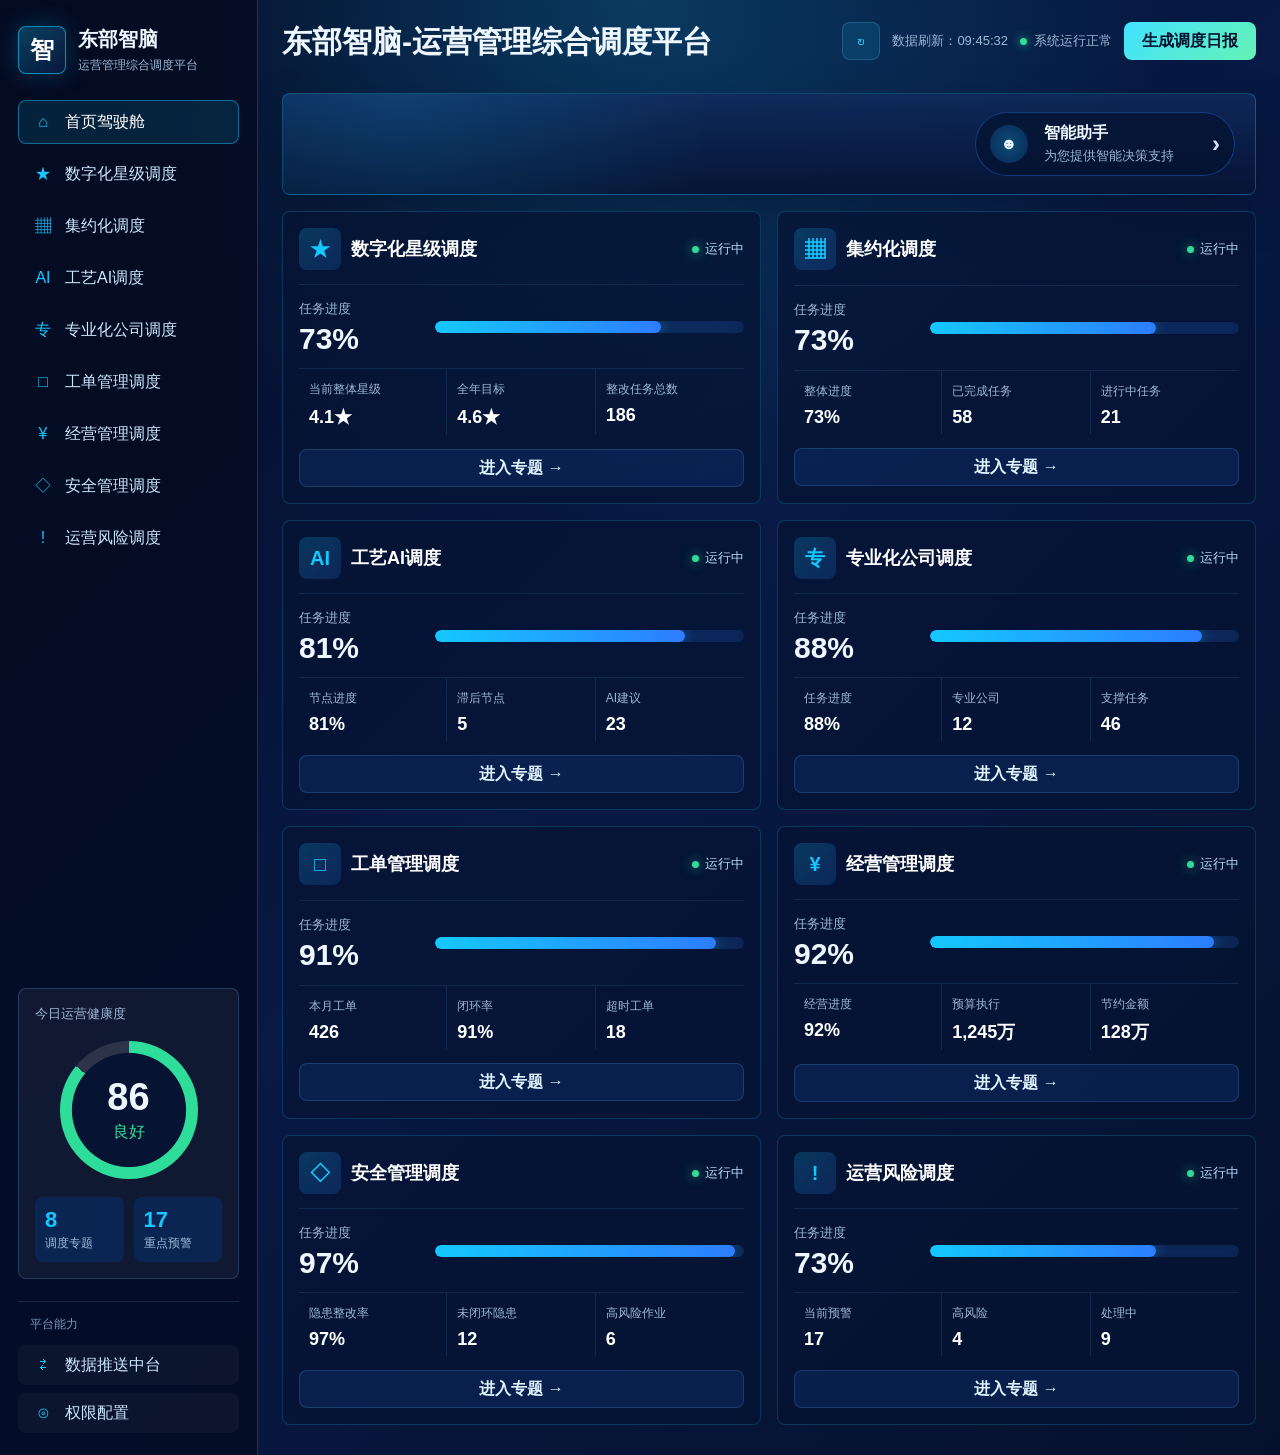
==== index.html @ 99621232 "Initial east brain web prototype" ====
<!doctype html>
<html lang="zh-CN">
  <head>
    <meta charset="UTF-8" />
    <meta name="viewport" content="width=device-width, initial-scale=1.0" />
    <title>东部智脑-运营管理综合调度平台</title>
    <link rel="stylesheet" href="./styles.css?v=20260704-1512" />
  </head>
  <body>
    <div class="app-shell">
      <aside class="sidebar">
        <div class="brand">
          <div class="brand-mark">智</div>
          <div>
            <div class="brand-title">东部智脑</div>
            <div class="brand-subtitle">运营管理综合调度平台</div>
          </div>
        </div>

        <nav class="module-nav" aria-label="功能导航">
          <button class="nav-item active" data-view="cockpit">
            <span class="nav-icon">⌂</span>
            <span>首页驾驶舱</span>
          </button>
        </nav>

        <section class="side-summary">
          <div class="side-label">今日运营健康度</div>
          <div class="health-ring">
            <strong>86</strong>
            <span>良好</span>
          </div>
          <div class="side-stats">
            <div><b>8</b><span>调度专题</span></div>
            <div><b>17</b><span>重点预警</span></div>
          </div>
        </section>

        <nav class="utility-nav" id="utilityNav" aria-label="平台配置"></nav>
      </aside>

      <main class="main">
        <header class="topbar">
          <div>
            <p class="eyebrow" id="topEyebrow">数据源 · 智能分析 · 联动交互 · 科学决策 · 提质增效</p>
            <h1 id="topTitle">东部智脑-运营管理综合调度平台</h1>
            <p class="subtitle" id="topSubtitle">围绕目标、调度、价值三层闭环，形成大区运营管理的一屏统览、专题穿透和风险联动。</p>
          </div>
          <div class="top-actions">
            <button class="icon-btn" title="刷新数据">↻</button>
            <span class="refresh-time">数据刷新：09:45:32</span>
            <span class="system-ok"><i></i>系统运行正常</span>
            <button class="primary-btn">生成调度日报</button>
          </div>
        </header>

        <section class="view active" id="cockpit">
          <section class="cockpit-overview assistant-only">
            <div class="overview-head">
              <button class="assistant-pill" id="assistantEntry" type="button">
                <span>☻</span>
                <div>
                  <strong>智能助手</strong>
                  <small>为您提供智能决策支持</small>
                </div>
                <b>›</b>
              </button>
            </div>
          </section>

          <section class="module-grid" id="moduleCards"></section>
        </section>

        <section class="view" id="moduleDetail">
          <div class="detail-toolbar">
            <button class="ghost-btn" data-view-jump="cockpit">← 返回驾驶舱</button>
            <div>
              <p class="eyebrow" id="detailEyebrow">专题调度</p>
              <h2 id="detailTitle">数字化星级调度</h2>
            </div>
          </div>

          <section class="detail-layout">
            <div class="detail-main">
              <section class="metric-grid" id="detailMetrics"></section>
              <section class="panel">
                <div class="panel-head">
                  <h2>专题工作方案</h2>
                  <span class="muted">当前版本为原型口径</span>
                </div>
                <div class="plan-grid" id="detailPlan"></div>
              </section>
              <section class="panel">
                <div class="panel-head">
                  <h2>重点任务台账</h2>
                  <span class="muted" id="taskCount">0 项</span>
                </div>
                <div class="table-wrap">
                  <table>
                    <thead>
                      <tr>
                        <th>任务事项</th>
                        <th>责任部门</th>
                        <th>状态</th>
                        <th>完成率</th>
                        <th>风险</th>
                      </tr>
                    </thead>
                    <tbody id="detailRows"></tbody>
                  </table>
                </div>
              </section>
            </div>
            <aside class="detail-aside">
              <section class="panel dark-panel">
                <h2>调度判断</h2>
                <p id="detailInsight"></p>
                <div class="mini-chart" id="miniChart"></div>
              </section>
              <section class="panel">
                <div class="panel-head">
                  <h2>风险与动作</h2>
                </div>
                <div class="risk-actions" id="detailActions"></div>
              </section>
            </aside>
          </section>
        </section>
      </main>
    </div>

    <script src="./app.js?v=20260704-1512"></script>
  </body>
</html>
---- styles.css ----
:root {
  --bg: #071333;
  --bg-soft: #0b1f49;
  --panel: #102a5c;
  --panel-2: #0d234f;
  --line: rgba(115, 190, 255, 0.22);
  --text: #eef7ff;
  --muted: #9eb7d6;
  --cyan: #15c8ff;
  --blue: #2d7dff;
  --green: #2fdd9a;
  --amber: #ffc857;
  --red: #ff6575;
  --white: #ffffff;
  --shadow: 0 18px 48px rgba(0, 0, 0, 0.24);
}

* { box-sizing: border-box; }
body {
  margin: 0;
  min-width: 1180px;
  font-family: "Microsoft YaHei", "PingFang SC", Arial, sans-serif;
  color: var(--text);
  background:
    radial-gradient(circle at 50% 0%, rgba(21, 200, 255, 0.22), transparent 34%),
    linear-gradient(135deg, #050a24 0%, #071944 48%, #05112c 100%);
}

button, input, select { font: inherit; }
button { cursor: pointer; }

.app-shell {
  min-height: 100vh;
  display: grid;
  grid-template-columns: 258px minmax(0, 1fr);
}

.sidebar {
  padding: 22px 18px;
  border-right: 1px solid var(--line);
  background: rgba(4, 11, 34, 0.82);
  display: flex;
  flex-direction: column;
  gap: 22px;
}

.brand {
  display: flex;
  align-items: center;
  gap: 12px;
  min-height: 56px;
}

.brand-mark {
  width: 48px;
  height: 48px;
  display: grid;
  place-items: center;
  border: 1px solid rgba(21, 200, 255, 0.62);
  border-radius: 8px;
  background: linear-gradient(145deg, rgba(21, 200, 255, 0.28), rgba(45, 125, 255, 0.12));
  color: #fff;
  font-size: 24px;
  font-weight: 900;
  box-shadow: 0 0 26px rgba(21, 200, 255, 0.22);
}

.brand-title { font-size: 20px; font-weight: 900; }
.brand-subtitle { margin-top: 4px; color: var(--muted); font-size: 12px; }

.module-nav { display: grid; gap: 8px; }

.nav-item {
  width: 100%;
  min-height: 44px;
  display: flex;
  align-items: center;
  gap: 10px;
  border: 1px solid transparent;
  border-radius: 8px;
  padding: 0 12px;
  color: #cde7ff;
  background: transparent;
  text-align: left;
}

.nav-icon {
  width: 24px;
  height: 24px;
  display: grid;
  place-items: center;
  color: var(--cyan);
}

.nav-item.active,
.nav-item:hover {
  border-color: rgba(21, 200, 255, 0.45);
  background: rgba(21, 200, 255, 0.12);
  color: #fff;
}

.side-summary {
  margin-top: auto;
  padding: 16px;
  border: 1px solid var(--line);
  border-radius: 8px;
  background: rgba(255, 255, 255, 0.05);
}

.side-label { color: var(--muted); font-size: 13px; }
.health-ring {
  width: 138px;
  height: 138px;
  margin: 18px auto;
  border-radius: 50%;
  display: grid;
  place-items: center;
  align-content: center;
  background:
    radial-gradient(circle, #071333 58%, transparent 59%),
    conic-gradient(var(--green) 0 86%, rgba(255,255,255,0.12) 86% 100%);
}
.health-ring strong { font-size: 38px; line-height: 1; }
.health-ring span { margin-top: 6px; color: var(--green); }
.side-stats { display: grid; grid-template-columns: 1fr 1fr; gap: 10px; }
.side-stats div {
  padding: 10px;
  border-radius: 8px;
  background: rgba(10, 40, 90, 0.8);
}
.side-stats b { display: block; font-size: 22px; color: var(--cyan); }
.side-stats span { color: var(--muted); font-size: 12px; }

.utility-nav {
  display: grid;
  gap: 8px;
  padding-top: 14px;
  border-top: 1px solid rgba(115, 190, 255, 0.16);
}

.utility-title {
  padding: 0 12px 4px;
  color: #7895b8;
  font-size: 12px;
}

.utility-item {
  min-height: 40px;
  background: rgba(255, 255, 255, 0.03);
}

.main { padding: 22px 24px 30px; overflow-x: hidden; }

.topbar {
  display: flex;
  align-items: flex-start;
  justify-content: space-between;
  gap: 18px;
}

.topbar > div > .eyebrow,
.topbar > div > .subtitle {
  display: none;
}

.topbar.module-mode {
  margin-bottom: 6px;
}

.topbar.module-mode .eyebrow,
.topbar.module-mode .subtitle,
.topbar.module-mode .top-actions {
  display: none;
}

.topbar.module-mode h1 {
  margin: 0;
}

.eyebrow {
  margin: 0 0 8px;
  color: var(--cyan);
  font-size: 13px;
  font-weight: 800;
}

h1, h2, h3, p { margin-top: 0; }
h1 { margin-bottom: 8px; font-size: 30px; letter-spacing: 0; }
h2 { margin-bottom: 0; font-size: 18px; }
h3 { margin-bottom: 8px; font-size: 15px; }
.subtitle { margin: 0; max-width: 760px; color: var(--muted); }

.top-actions {
  display: flex;
  align-items: center;
  gap: 12px;
}

.refresh-time,
.system-ok {
  color: var(--muted);
  font-size: 13px;
  white-space: nowrap;
}

.system-ok {
  display: flex;
  align-items: center;
  gap: 7px;
}

.system-ok i {
  width: 7px;
  height: 7px;
  border-radius: 50%;
  background: var(--green);
  box-shadow: 0 0 10px rgba(47, 221, 154, 0.8);
}
.primary-btn, .icon-btn, .text-btn, .ghost-btn {
  height: 38px;
  border-radius: 8px;
  border: 0;
}
.primary-btn {
  padding: 0 18px;
  color: #03112e;
  background: linear-gradient(135deg, #42e2ff, #64f2b6);
  font-weight: 900;
}

.task-create-btn {
  height: 38px;
  padding: 0 18px;
  border: 1px solid rgba(21, 200, 255, 0.38);
  border-radius: 8px;
  color: #dff8ff;
  background: linear-gradient(135deg, rgba(21, 200, 255, 0.2), rgba(45, 125, 255, 0.24));
  font-weight: 900;
}
.icon-btn {
  width: 38px;
  color: var(--cyan);
  background: rgba(21, 200, 255, 0.12);
  border: 1px solid var(--line);
}
.text-btn, .ghost-btn {
  padding: 0 12px;
  color: var(--cyan);
  background: rgba(21, 200, 255, 0.1);
  border: 1px solid rgba(21, 200, 255, 0.28);
}

.view { display: none; }
.view.active { display: block; }

.cockpit-overview {
  margin-top: 22px;
  padding: 20px 22px 16px;
  border: 1px solid rgba(21, 200, 255, 0.28);
  border-radius: 8px;
  background:
    radial-gradient(circle at 12% 0%, rgba(21, 200, 255, 0.14), transparent 36%),
    linear-gradient(180deg, rgba(16, 42, 92, 0.86), rgba(7, 19, 51, 0.92));
  box-shadow: var(--shadow);
}

.overview-head {
  display: flex;
  justify-content: space-between;
  gap: 18px;
  align-items: flex-start;
}

.cockpit-overview.assistant-only {
  padding: 18px 20px;
}

.cockpit-overview.assistant-only .overview-head {
  justify-content: flex-end;
}

.overview-head h2 {
  margin-bottom: 8px;
  font-size: 24px;
}

.overview-head p {
  margin-bottom: 0;
  color: var(--muted);
}

.assistant-pill {
  min-width: 260px;
  min-height: 58px;
  display: grid;
  grid-template-columns: 44px 1fr auto;
  align-items: center;
  gap: 10px;
  padding: 10px 14px;
  border: 1px solid rgba(45, 125, 255, 0.36);
  border-radius: 999px;
  background: rgba(4, 18, 48, 0.72);
  color: var(--text);
  text-align: left;
}

.assistant-pill > span {
  width: 38px;
  height: 38px;
  display: grid;
  place-items: center;
  border-radius: 50%;
  background: radial-gradient(circle, rgba(21, 200, 255, 0.32), rgba(45, 125, 255, 0.16));
}

.assistant-pill strong,
.assistant-pill small {
  display: block;
}

.assistant-pill small {
  margin-top: 3px;
  color: var(--muted);
}

.assistant-pill b {
  color: #cfe7ff;
  font-size: 24px;
}

.assistant-pill:hover {
  border-color: rgba(21, 200, 255, 0.68);
  box-shadow: 0 0 28px rgba(21, 200, 255, 0.16);
}

.overview-metrics {
  margin-top: 20px;
  display: grid;
  grid-template-columns: repeat(5, minmax(0, 1fr));
  gap: 14px;
}

.overview-card {
  min-height: 112px;
  display: flex;
  align-items: center;
  gap: 16px;
  padding: 16px;
  border: 1px solid rgba(115, 190, 255, 0.18);
  border-radius: 8px;
  background: rgba(6, 20, 52, 0.72);
}

.overview-card span,
.overview-card small {
  color: var(--muted);
}

.overview-card strong {
  display: block;
  margin: 6px 0 4px;
  font-size: 34px;
  line-height: 1;
}

.mini-ring {
  width: 72px;
  height: 72px;
  border-radius: 50%;
  background:
    radial-gradient(circle, #071333 54%, transparent 55%),
    conic-gradient(var(--cyan) 0 73%, rgba(255,255,255,0.12) 73% 100%);
}

.big-icon {
  width: 52px;
  height: 52px;
  display: grid;
  place-items: center;
  border: 1px solid rgba(21, 200, 255, 0.3);
  border-radius: 50%;
  color: var(--cyan) !important;
  font-weight: 900;
  font-size: 24px;
  background: rgba(21, 200, 255, 0.08);
}

.warn-card .big-icon {
  color: var(--red) !important;
  border-color: rgba(255, 101, 117, 0.4);
  background: rgba(255, 101, 117, 0.12);
}

.cockpit-hero {
  display: grid;
  grid-template-columns: minmax(0, 1fr) 330px;
  gap: 16px;
}
.hero-main,
.panel,
.risk-panel {
  border: 1px solid var(--line);
  border-radius: 8px;
  background: linear-gradient(180deg, rgba(16, 42, 92, 0.9), rgba(7, 19, 51, 0.92));
  box-shadow: var(--shadow);
}
.hero-main {
  min-height: 312px;
  display: grid;
  grid-template-columns: 360px 1fr;
  gap: 18px;
  padding: 18px;
}
.hero-kpis { display: grid; gap: 12px; }
.hero-kpis article,
.metric-card,
.module-card {
  border: 1px solid rgba(21, 200, 255, 0.2);
  border-radius: 8px;
  background: rgba(6, 20, 52, 0.72);
}
.hero-kpis article { padding: 16px; }
.hero-kpis span,
.metric-card span,
.module-card p,
.muted,
td small { color: var(--muted); }
.hero-kpis strong {
  display: block;
  margin: 10px 0 4px;
  font-size: 34px;
  color: #fff;
}
.hero-kpis small { color: var(--green); }

.core-map {
  position: relative;
  min-height: 274px;
  display: grid;
  place-items: center;
  overflow: hidden;
  border: 1px solid rgba(21, 200, 255, 0.18);
  border-radius: 8px;
  background:
    linear-gradient(rgba(21,200,255,.08) 1px, transparent 1px),
    linear-gradient(90deg, rgba(21,200,255,.08) 1px, transparent 1px);
  background-size: 34px 34px;
}
.core-center {
  width: 210px;
  height: 210px;
  border-radius: 50%;
  display: grid;
  place-items: center;
  align-content: center;
  text-align: center;
  border: 1px solid rgba(21, 200, 255, 0.52);
  background: radial-gradient(circle, rgba(21,200,255,.26), rgba(45,125,255,.09));
  box-shadow: 0 0 50px rgba(21, 200, 255, 0.22);
}
.core-center b { font-size: 26px; }
.core-center span { width: 150px; margin-top: 10px; color: #bde9ff; font-size: 13px; }
.orbit {
  position: absolute;
  width: 70px;
  height: 70px;
  display: grid;
  place-items: center;
  border-radius: 50%;
  border: 1px solid rgba(100, 242, 182, 0.45);
  background: rgba(6, 20, 52, 0.86);
  color: #fff;
  font-weight: 800;
}
.orbit-a { top: 22px; left: 28%; }
.orbit-b { top: 48px; right: 18%; }
.orbit-c { bottom: 28px; right: 26%; }
.orbit-d { bottom: 48px; left: 18%; }

.risk-panel { padding: 16px; }
.panel-head {
  display: flex;
  align-items: center;
  justify-content: space-between;
  gap: 12px;
  margin-bottom: 14px;
}
.risk-score {
  min-height: 120px;
  display: grid;
  place-items: center;
  align-content: center;
  border-radius: 8px;
  background: rgba(255, 101, 117, 0.12);
  border: 1px solid rgba(255, 101, 117, 0.24);
}
.risk-score strong { font-size: 48px; color: var(--red); }
.risk-score span { color: #ffd0d6; }
.risk-panel ul { margin: 16px 0 0; padding-left: 18px; color: #cfe6ff; }
.risk-panel li { margin: 9px 0; }

.module-grid {
  margin-top: 16px;
  display: grid;
  grid-template-columns: repeat(4, minmax(0, 1fr));
  gap: 16px;
}
.module-card {
  min-height: 250px;
  display: grid;
  grid-template-columns: 1fr;
  align-items: stretch;
  gap: 14px;
  padding: 16px;
}

.cockpit-module-card:hover {
  border-color: rgba(21, 200, 255, 0.62);
  transform: translateY(-2px);
}

.module-card-head {
  display: grid;
  grid-template-columns: 42px 1fr auto;
  align-items: center;
  gap: 10px;
  padding-bottom: 14px;
  border-bottom: 1px solid rgba(115, 190, 255, 0.12);
}

.module-card-head strong {
  font-size: 18px;
  color: #fff;
}

.module-icon {
  width: 42px;
  height: 42px;
  display: grid;
  place-items: center;
  border-radius: 8px;
  background: linear-gradient(135deg, rgba(21, 200, 255, 0.2), rgba(45, 125, 255, 0.18));
  color: var(--cyan);
  font-size: 20px;
  font-weight: 900;
}

.module-card-head em {
  display: flex;
  align-items: center;
  gap: 6px;
  color: #b7d7f7;
  font-style: normal;
  font-size: 13px;
}

.module-card-head i {
  width: 7px;
  height: 7px;
  border-radius: 50%;
  background: var(--green);
  box-shadow: 0 0 12px rgba(47, 221, 154, 0.7);
}

.module-primary {
  display: grid;
  grid-template-columns: 118px 1fr;
  gap: 18px;
  align-items: center;
}

.module-primary span {
  color: var(--muted);
  font-size: 13px;
}

.module-primary strong {
  display: block;
  margin-top: 6px;
  font-size: 30px;
  line-height: 1;
}

.module-progress {
  height: 12px;
  border-radius: 999px;
  background: rgba(45, 125, 255, 0.22);
  overflow: hidden;
  box-shadow: inset 0 0 12px rgba(0, 0, 0, 0.24);
}

.module-progress span {
  display: block;
  height: 100%;
  border-radius: inherit;
  background: linear-gradient(90deg, var(--cyan), var(--blue));
  box-shadow: 0 0 16px rgba(21, 200, 255, 0.45);
}

.module-mini-kpis {
  display: grid;
  grid-template-columns: repeat(3, 1fr);
  gap: 0;
  border-top: 1px solid rgba(115, 190, 255, 0.12);
}

.module-mini-kpis div {
  padding: 12px 10px 6px;
  border-right: 1px solid rgba(115, 190, 255, 0.12);
}

.module-mini-kpis div:last-child {
  border-right: 0;
}

.module-mini-kpis span {
  display: block;
  color: var(--muted);
  font-size: 12px;
}

.module-mini-kpis b {
  display: block;
  margin-top: 7px;
  color: #fff;
  font-size: 18px;
}

.module-enter {
  height: 38px;
  border: 1px solid rgba(115, 190, 255, 0.18);
  border-radius: 8px;
  color: #dff4ff;
  background: rgba(45, 125, 255, 0.12);
  font-weight: 800;
}

.cockpit-bottom {
  margin-top: 16px;
  display: grid;
  grid-template-columns: 1.2fr 1fr;
  gap: 16px;
}
.panel { padding: 16px; }
.warning-list,
.action-list,
.risk-actions,
.plan-grid { display: grid; gap: 10px; }
.warning-item,
.action-list div,
.risk-actions div,
.plan-item {
  padding: 12px;
  border: 1px solid rgba(115, 190, 255, 0.16);
  border-radius: 8px;
  background: rgba(255,255,255,0.05);
}
.warning-item {
  display: grid;
  grid-template-columns: 1fr auto;
  gap: 10px;
}
.warning-item strong { display: block; margin-bottom: 4px; }
.badge {
  align-self: start;
  padding: 5px 9px;
  border-radius: 999px;
  font-size: 12px;
  font-weight: 900;
}
.badge.good { color: var(--green); background: rgba(47, 221, 154, 0.14); }
.badge.warn { color: var(--amber); background: rgba(255, 200, 87, 0.14); }
.badge.danger { color: var(--red); background: rgba(255, 101, 117, 0.14); }
.badge.info { color: var(--cyan); background: rgba(21, 200, 255, 0.14); }
.action-list div {
  display: grid;
  grid-template-columns: 32px 1fr;
  align-items: center;
}
.action-list b {
  width: 26px;
  height: 26px;
  display: grid;
  place-items: center;
  border-radius: 50%;
  color: #03112e;
  background: var(--cyan);
}

.detail-toolbar {
  display: flex;
  align-items: center;
  gap: 16px;
  margin-bottom: 16px;
}
.detail-toolbar h2 { font-size: 26px; }
.detail-layout {
  display: grid;
  grid-template-columns: minmax(0, 1fr) 360px;
  gap: 16px;
}
.detail-main { display: grid; gap: 16px; }
.detail-aside { display: grid; align-content: start; gap: 16px; }
.metric-grid {
  display: grid;
  grid-template-columns: repeat(4, minmax(0, 1fr));
  gap: 12px;
}
.metric-card { padding: 16px; min-height: 116px; }
.metric-card strong {
  display: block;
  margin: 10px 0 4px;
  font-size: 30px;
}
.metric-card small { color: var(--muted); }
.plan-grid {
  grid-template-columns: repeat(3, minmax(0, 1fr));
}
.plan-item h3 { color: #fff; }
.plan-item p { margin-bottom: 0; color: var(--muted); line-height: 1.6; }
.table-wrap { overflow: auto; }
table { width: 100%; min-width: 760px; border-collapse: collapse; }
th, td {
  padding: 12px;
  border-bottom: 1px solid rgba(115, 190, 255, 0.16);
  text-align: left;
}
th {
  color: #b7d7f7;
  font-size: 13px;
  background: rgba(255,255,255,0.04);
}
td { color: #eaf7ff; font-size: 14px; }
.progress {
  width: 100px;
  height: 8px;
  margin-bottom: 4px;
  border-radius: 999px;
  background: rgba(255,255,255,0.12);
  overflow: hidden;
}
.progress span {
  display: block;
  height: 100%;
  border-radius: inherit;
  background: linear-gradient(90deg, var(--blue), var(--green));
}
.dark-panel {
  background: linear-gradient(180deg, rgba(7, 19, 51, 0.94), rgba(4, 10, 29, 0.94));
}
.dark-panel p { color: #cfe6ff; line-height: 1.7; }
.mini-chart {
  margin-top: 18px;
  display: grid;
  grid-template-columns: repeat(6, 1fr);
  align-items: end;
  gap: 8px;
  height: 160px;
}
.mini-chart div {
  min-height: 20px;
  border-radius: 6px 6px 0 0;
  background: linear-gradient(180deg, var(--cyan), var(--blue));
}

.permission-page {
  display: grid;
  gap: 16px;
}

.permission-toolbar {
  justify-content: flex-start;
}

.permission-toolbar .primary-btn {
  margin-left: auto;
}

.permission-metrics {
  display: grid;
  grid-template-columns: repeat(4, minmax(0, 1fr));
  gap: 12px;
}

.permission-metrics article {
  min-height: 116px;
  padding: 16px;
  border: 1px solid rgba(21, 200, 255, 0.2);
  border-radius: 8px;
  background: rgba(6, 20, 52, 0.72);
}

.permission-metrics span,
.permission-metrics small {
  color: var(--muted);
}

.permission-metrics strong {
  display: block;
  margin: 10px 0 4px;
  color: #fff;
  font-size: 34px;
}

.permission-filter-panel {
  display: flex;
  align-items: center;
  justify-content: space-between;
  gap: 16px;
  padding: 16px;
}

.permission-filter-panel p {
  margin-bottom: 0;
}

.permission-filters {
  display: grid;
  grid-template-columns: repeat(3, 180px);
  gap: 10px;
}

.permission-filters label,
.permission-form-grid label {
  display: grid;
  gap: 8px;
  color: var(--muted);
  font-size: 13px;
}

.permission-filters select,
.permission-form-grid select,
.permission-form-grid input {
  height: 38px;
  border: 1px solid rgba(115, 190, 255, 0.24);
  border-radius: 8px;
  color: var(--text);
  background: rgba(3, 14, 34, 0.78);
  padding: 0 10px;
}

.permission-layout {
  display: grid;
  grid-template-columns: minmax(0, 1fr) 340px;
  gap: 16px;
}

.permission-layout.single {
  grid-template-columns: minmax(0, 1fr);
}

.permission-table-panel,
.permission-side {
  padding: 16px;
}

.permission-table {
  display: grid;
  gap: 8px;
  margin-top: 14px;
}

.permission-head,
.permission-row {
  display: grid;
  grid-template-columns: 76px 150px 70px 126px minmax(220px, 1fr) 110px 64px 70px;
  align-items: center;
  gap: 10px;
}

.permission-head {
  padding: 10px;
  border-radius: 8px;
  color: #b7d7f7;
  background: rgba(115, 190, 255, 0.08);
  font-size: 13px;
  font-weight: 800;
}

.permission-row {
  padding: 10px;
  border: 1px solid rgba(115, 190, 255, 0.12);
  border-radius: 8px;
  background: rgba(4, 14, 37, 0.52);
}

.permission-row b {
  display: inline-grid;
  place-items: center;
  min-width: 44px;
  height: 28px;
  border-radius: 7px;
  color: var(--cyan);
  background: rgba(21, 200, 255, 0.1);
}

.permission-row strong {
  color: #fff;
}

.permission-row span {
  color: #cfe7ff;
}

.permission-tags {
  display: flex;
  flex-wrap: wrap;
  gap: 6px;
}

.permission-tags i {
  padding: 5px 8px;
  border-radius: 999px;
  color: var(--cyan);
  background: rgba(21, 200, 255, 0.1);
  font-size: 12px;
  font-style: normal;
}

.permission-row em {
  display: inline-grid;
  place-items: center;
  height: 28px;
  border-radius: 6px;
  font-style: normal;
  font-weight: 900;
}

.permission-row em.enabled {
  color: #041911;
  background: var(--green);
}

.permission-row em.disabled {
  color: #fff;
  background: var(--red);
}

.permission-levels {
  display: grid;
  gap: 12px;
  margin: 14px 0 22px;
}

.permission-levels div {
  display: grid;
  grid-template-columns: 70px 40px 1fr;
  align-items: center;
  gap: 10px;
}

.permission-levels span {
  color: var(--muted);
}

.permission-levels b {
  color: #fff;
}

.permission-levels i {
  height: 8px;
  border-radius: 999px;
  background: linear-gradient(90deg, var(--cyan), var(--green));
}

.permission-rule-list {
  display: grid;
  gap: 10px;
}

.permission-rule-list div {
  padding: 12px;
  border: 1px solid rgba(115, 190, 255, 0.14);
  border-radius: 8px;
  background: rgba(255, 255, 255, 0.05);
}

.permission-rule-list b,
.permission-rule-list span {
  display: block;
}

.permission-rule-list b {
  margin-bottom: 6px;
  color: #fff;
}

.permission-rule-list span {
  color: var(--muted);
  line-height: 1.55;
}

.permission-modal {
  width: min(900px, calc(100vw - 48px));
  max-height: calc(100vh - 48px);
  overflow: auto;
  border: 1px solid rgba(21, 200, 255, 0.26);
  border-radius: 8px;
  background: linear-gradient(180deg, rgba(12, 35, 78, 0.98), rgba(4, 12, 32, 0.98));
  box-shadow: 0 22px 80px rgba(0, 0, 0, 0.42);
}

.permission-modal header,
.permission-modal footer {
  display: flex;
  align-items: center;
  justify-content: space-between;
  gap: 12px;
  padding: 18px;
  border-bottom: 1px solid rgba(115, 190, 255, 0.16);
}

.permission-modal footer {
  justify-content: flex-end;
  border-top: 1px solid rgba(115, 190, 255, 0.16);
  border-bottom: 0;
}

.permission-form-grid {
  display: grid;
  grid-template-columns: repeat(3, minmax(0, 1fr));
  gap: 14px;
  padding: 18px;
}

.permission-checks {
  display: grid;
  grid-template-columns: repeat(3, minmax(0, 1fr));
  gap: 12px;
  padding: 0 18px 18px;
}

.permission-checks > span {
  grid-column: 1 / -1;
  color: #fff;
  font-weight: 900;
}

.permission-checks label {
  display: flex;
  align-items: center;
  gap: 8px;
  color: #cfe7ff;
}

.rule-modal-body,
.push-preview-modal-body {
  display: grid;
  gap: 16px;
  padding: 18px;
}

.rule-modal-body {
  grid-template-columns: 280px minmax(0, 1fr);
}

.rule-modal-body h3 {
  margin-bottom: 12px;
  color: #fff;
}

.push-page {
  display: grid;
  gap: 16px;
}

.push-toolbar {
  justify-content: flex-start;
}

.push-toolbar .primary-btn {
  margin-left: auto;
}

.push-summary-grid {
  display: grid;
  grid-template-columns: repeat(4, minmax(0, 1fr));
  gap: 12px;
}

.push-summary-grid article {
  min-height: 116px;
  padding: 16px;
  border: 1px solid rgba(21, 200, 255, 0.22);
  border-radius: 8px;
  background: linear-gradient(180deg, rgba(10, 34, 80, 0.76), rgba(4, 14, 40, 0.72));
}

.push-summary-grid span,
.push-summary-grid small {
  color: var(--muted);
}

.push-summary-grid strong {
  display: block;
  margin: 10px 0 4px;
  color: #fff;
  font-size: 34px;
}

.push-workbench {
  display: grid;
  grid-template-columns: minmax(0, 1.06fr) minmax(0, 0.94fr);
  gap: 16px;
}

.push-panel {
  padding: 16px;
}

.push-card-list {
  display: grid;
  gap: 12px;
  margin-top: 14px;
}

.push-rule-card,
.instant-push-card,
.preview-message,
.preview-config,
.push-message-box {
  border: 1px solid rgba(115, 190, 255, 0.16);
  border-radius: 8px;
  background: rgba(4, 14, 37, 0.58);
}

.push-rule-card {
  display: grid;
  gap: 10px;
  padding: 14px;
}

.push-rule-card > div:first-child {
  display: flex;
  justify-content: space-between;
  gap: 12px;
}

.push-rule-card b,
.instant-push-card strong {
  color: #fff;
  font-size: 17px;
}

.push-rule-card span,
.instant-push-card small,
.push-rule-card p,
.instant-push-card p,
.instant-push-card em {
  color: var(--muted);
}

.push-rule-card p,
.instant-push-card p {
  margin: 0;
  line-height: 1.6;
}

.push-meta {
  display: flex;
  flex-wrap: wrap;
  gap: 8px;
}

.push-meta i,
.push-meta em {
  padding: 6px 9px;
  border-radius: 999px;
  background: rgba(21, 200, 255, 0.1);
  color: var(--cyan);
  font-size: 12px;
  font-style: normal;
}

.push-meta em {
  color: #041911;
  background: var(--green);
}

.instant-push-grid {
  display: grid;
  grid-template-columns: repeat(2, minmax(0, 1fr));
  gap: 12px;
  margin-top: 14px;
}

.instant-push-card {
  min-height: 190px;
  display: grid;
  align-content: start;
  gap: 9px;
  padding: 14px;
  text-align: left;
  color: var(--text);
}

.instant-push-card:hover {
  border-color: rgba(21, 200, 255, 0.58);
  box-shadow: 0 0 26px rgba(21, 200, 255, 0.12);
  transform: translateY(-1px);
}

.instant-push-card em {
  font-style: normal;
}

.push-preview-board {
  padding: 16px;
}

.preview-layout {
  display: grid;
  grid-template-columns: 360px minmax(0, 1fr);
  gap: 14px;
  margin-top: 14px;
}

.preview-config {
  display: grid;
  gap: 12px;
  padding: 14px;
}

.preview-config label,
.push-preview-modal-body label {
  display: grid;
  gap: 8px;
  color: var(--muted);
  font-size: 13px;
}

.preview-config select,
.push-preview-modal-body select {
  height: 40px;
  border: 1px solid rgba(115, 190, 255, 0.24);
  border-radius: 8px;
  color: var(--text);
  background: rgba(3, 14, 34, 0.78);
  padding: 0 10px;
}

.preview-message {
  display: grid;
  gap: 12px;
  padding: 16px;
}

.preview-message b,
.push-preview-modal-body b {
  color: #fff;
  font-size: 18px;
}

.preview-message p {
  margin: 0;
  color: #cfe7ff;
  line-height: 1.7;
}

.preview-message div {
  display: flex;
  flex-wrap: wrap;
  gap: 8px;
}

.preview-message span {
  padding: 7px 10px;
  border-radius: 999px;
  color: var(--cyan);
  background: rgba(21, 200, 255, 0.1);
  font-size: 12px;
}

.push-preview-modal-body {
  grid-template-columns: 280px minmax(0, 1fr);
}

.push-preview-modal-body aside {
  display: grid;
  align-content: start;
  gap: 14px;
}

.push-message-box {
  margin-top: 12px;
  padding: 16px;
}

.push-message-box strong {
  display: block;
  margin-bottom: 10px;
  color: #fff;
  font-size: 20px;
}

.push-message-box p,
.push-message-box li {
  color: #cfe7ff;
  line-height: 1.7;
}

.push-message-box ul {
  margin: 12px 0 0;
  padding-left: 18px;
}

.star-page {
  display: grid;
  gap: 16px;
  min-width: 0;
}

.star-titlebar {
  margin-top: 18px;
  display: flex;
  align-items: center;
  gap: 16px;
}

.star-titlebar h2 {
  font-size: 28px;
}

.star-view-switch {
  margin-left: auto;
  display: flex;
  flex-wrap: wrap;
  justify-content: flex-end;
  gap: 10px;
}

.star-view-btn {
  height: 38px;
  padding: 0 14px;
  border: 1px solid rgba(21, 200, 255, 0.28);
  border-radius: 8px;
  color: #cfe7ff;
  background: rgba(21, 200, 255, 0.08);
  font-weight: 800;
}

.star-view-btn.active,
.star-view-btn:hover {
  color: #03112e;
  background: linear-gradient(135deg, var(--cyan), #64f2b6);
}

.intensive-page {
  min-height: calc(100vh - 120px);
}

.intensive-view-switch {
  max-width: 820px;
}

.intensive-empty-panel {
  margin-top: 24px;
  min-height: 520px;
  display: grid;
  place-items: center;
  background:
    radial-gradient(circle at 50% 18%, rgba(21, 200, 255, 0.14), transparent 34%),
    linear-gradient(180deg, rgba(18, 55, 111, 0.78), rgba(5, 17, 44, 0.86));
}

.empty-state {
  width: min(640px, 100%);
  display: grid;
  justify-items: center;
  gap: 12px;
  padding: 36px;
  color: #d9efff;
  text-align: center;
}

.empty-state span {
  display: inline-flex;
  align-items: center;
  height: 30px;
  padding: 0 12px;
  border: 1px solid rgba(21, 200, 255, 0.28);
  border-radius: 999px;
  color: var(--cyan);
  background: rgba(21, 200, 255, 0.1);
  font-weight: 900;
}

.empty-state h2 {
  font-size: 30px;
}

.empty-state p {
  max-width: 560px;
  color: var(--muted);
  line-height: 1.8;
}

.automation-dashboard {
  display: grid;
  gap: 18px;
  margin-top: 24px;
}

.automation-filter-card {
  display: grid;
  grid-template-columns: minmax(360px, 1fr) auto;
  align-items: center;
  gap: 18px;
  padding: 18px 20px;
  border: 1px solid rgba(21, 200, 255, 0.22);
  border-radius: 8px;
  background:
    radial-gradient(circle at 20% 0%, rgba(21, 200, 255, 0.16), transparent 36%),
    linear-gradient(180deg, rgba(18, 55, 111, 0.78), rgba(5, 17, 44, 0.86));
}

.automation-filter-card h2 {
  font-size: 26px;
}

.automation-intro {
  min-width: 0;
}

.automation-subnav {
  display: inline-flex;
  align-items: center;
  justify-content: center;
  gap: 8px;
  padding: 6px;
  border: 1px solid rgba(21, 200, 255, 0.24);
  border-radius: 8px;
  background: rgba(4, 14, 37, 0.52);
  box-shadow: inset 0 1px 0 rgba(255, 255, 255, 0.04);
}

.automation-subnav button {
  height: 40px;
  min-width: 108px;
  padding: 0 16px;
  border: 0;
  border-radius: 7px;
  color: #b7d7f7;
  background: transparent;
  font-weight: 900;
}

.automation-subnav button.active,
.automation-subnav button:hover {
  color: #03112e;
  background: linear-gradient(135deg, var(--cyan), #64f2b6);
}

.intensive-subject-card {
  grid-template-columns: minmax(320px, 1fr) auto;
}

.intensive-subnav button {
  min-width: 118px;
}

.intensive-filter-row {
  grid-template-columns: minmax(0, 1fr) minmax(0, 1fr) minmax(360px, 1fr);
  align-items: end;
}

.intensive-inline-switch {
  align-self: stretch;
  justify-content: stretch;
  width: 100%;
  min-width: 0;
  min-height: 56px;
  padding: 6px;
  border-radius: 8px;
  background:
    linear-gradient(180deg, rgba(9, 29, 68, 0.96), rgba(3, 14, 38, 0.96)),
    rgba(4, 14, 37, 0.72);
}

.intensive-inline-switch button {
  flex: 1;
  min-width: 0;
  height: 44px;
  padding: 0 10px;
  font-size: 16px;
  white-space: nowrap;
}

.acceptance-kpis {
  display: grid;
  grid-template-columns: repeat(4, minmax(0, 1fr));
  gap: 12px;
}

.acceptance-kpis article {
  min-height: 126px;
  display: grid;
  align-content: space-between;
  padding: 18px;
  border: 1px solid rgba(21, 200, 255, 0.22);
  border-radius: 8px;
  background:
    radial-gradient(circle at 90% 0%, rgba(80, 235, 189, 0.12), transparent 34%),
    rgba(5, 17, 44, 0.76);
}

.acceptance-kpis span,
.acceptance-kpis small {
  color: var(--muted);
  font-weight: 800;
}

.acceptance-kpis strong {
  color: #f4f9ff;
  font-size: 30px;
  line-height: 1.15;
}

.acceptance-region-summary {
  display: grid;
  grid-template-columns: repeat(5, minmax(0, 1fr));
  gap: 12px;
}

.acceptance-region-summary article {
  min-height: 150px;
  display: grid;
  grid-template-columns: auto minmax(0, 1fr);
  grid-template-rows: auto 1fr;
  gap: 12px;
  padding: 18px;
  border: 1px solid rgba(21, 200, 255, 0.2);
  border-radius: 8px;
  background:
    radial-gradient(circle at 85% 12%, rgba(80, 235, 189, 0.15), transparent 34%),
    linear-gradient(145deg, rgba(18, 55, 111, 0.86), rgba(5, 17, 44, 0.82));
  box-shadow: inset 0 1px 0 rgba(255, 255, 255, 0.04);
}

.acceptance-region-summary .rank-badge {
  width: 42px;
  height: 42px;
  display: grid;
  place-items: center;
  border-radius: 8px;
  color: #03112e;
  background: linear-gradient(135deg, var(--cyan), #64f2b6);
  font-weight: 1000;
}

.region-summary-main {
  display: grid;
  align-content: start;
  gap: 8px;
  min-width: 0;
}

.region-summary-main strong {
  color: #f4f9ff;
  font-size: 21px;
  line-height: 1.25;
}

.region-summary-main span {
  color: var(--muted);
  font-weight: 800;
}

.region-summary-score {
  grid-column: 1 / -1;
  display: grid;
  grid-template-columns: minmax(0, 1fr) auto;
  align-items: end;
  gap: 12px;
  padding-top: 12px;
  border-top: 1px solid rgba(115, 190, 255, 0.16);
}

.region-summary-score b {
  color: #f4f9ff;
  font-size: 40px;
  line-height: 1;
}

.region-summary-score i,
.acceptance-metric-row .delta-up,
.acceptance-metric-row .delta-down,
.acceptance-metric-row .delta-flat {
  display: inline-grid;
  place-items: center;
  min-height: 32px;
  border-radius: 8px;
  font-style: normal;
  font-weight: 1000;
}

.region-summary-score i {
  min-width: 70px;
  padding: 0 10px;
}

.region-summary-score .delta-up,
.acceptance-metric-row .delta-up {
  color: #42f0aa;
  background: rgba(66, 240, 170, 0.12);
  border: 1px solid rgba(66, 240, 170, 0.28);
}

.region-summary-score .delta-down,
.acceptance-metric-row .delta-down {
  color: #ff6f83;
  background: rgba(255, 94, 115, 0.12);
  border: 1px solid rgba(255, 94, 115, 0.3);
}

.acceptance-metric-row .delta-flat {
  color: #b8d8f7;
  background: rgba(115, 190, 255, 0.1);
  border: 1px solid rgba(115, 190, 255, 0.18);
}

.single-acceptance-panel .panel-head > b {
  color: #4cf1c3;
  font-size: 28px;
}

.acceptance-group-table {
  display: grid;
  gap: 14px;
}

.acceptance-indicator-group {
  overflow: hidden;
  border: 1px solid rgba(21, 200, 255, 0.18);
  border-radius: 8px;
  background: rgba(4, 14, 37, 0.54);
}

.acceptance-indicator-group > header {
  display: grid;
  grid-template-columns: minmax(0, 1fr) auto;
  align-items: center;
  gap: 12px;
  padding: 16px 18px;
  background:
    linear-gradient(90deg, rgba(21, 200, 255, 0.16), rgba(80, 235, 189, 0.08)),
    rgba(18, 55, 111, 0.72);
}

.acceptance-indicator-group > header strong {
  color: #f4f9ff;
  font-size: 20px;
}

.acceptance-indicator-group > header span {
  color: var(--muted);
  font-weight: 900;
}

.acceptance-subgroup {
  display: grid;
  gap: 8px;
  padding: 12px;
  border-top: 1px solid rgba(115, 190, 255, 0.12);
}

.acceptance-subtitle {
  justify-self: start;
  padding: 8px 12px;
  border-radius: 8px;
  color: #4cf1c3;
  background: rgba(21, 200, 255, 0.12);
  font-weight: 1000;
}

.acceptance-metric-head,
.acceptance-metric-row {
  display: grid;
  gap: 8px;
  align-items: stretch;
}

.acceptance-group-table.area .acceptance-metric-head,
.acceptance-group-table.area .acceptance-metric-row {
  grid-template-columns: minmax(180px, 1.25fr) 76px repeat(5, minmax(88px, 0.8fr));
}

.acceptance-group-table.single .acceptance-metric-head,
.acceptance-group-table.single .acceptance-metric-row {
  grid-template-columns: minmax(220px, 1.4fr) minmax(110px, 0.72fr) minmax(110px, 0.72fr);
}

.acceptance-metric-head {
  min-height: 44px;
  color: #b8d8f7;
  background: rgba(45, 125, 255, 0.18);
  border-radius: 8px;
  font-weight: 1000;
}

.acceptance-metric-row {
  min-height: 54px;
  padding: 8px;
  border: 1px solid rgba(21, 200, 255, 0.1);
  border-radius: 8px;
  background: rgba(3, 14, 38, 0.68);
}

.acceptance-metric-head span,
.acceptance-metric-row span {
  min-width: 0;
  display: grid;
  place-items: center;
  text-align: center;
  padding: 6px 8px;
  border-radius: 8px;
  font-size: 13px;
  font-weight: 900;
  line-height: 1.35;
}

.acceptance-metric-row span:first-child {
  justify-items: start;
  text-align: left;
  color: #e8f5ff;
}

.project-region-kpis article:first-child strong {
  font-size: 24px;
}

.intensive-project-panel {
  overflow: hidden;
}

.intensive-project-table {
  max-height: min(62vh, 680px);
  overflow-x: auto;
  overflow-y: auto;
  display: grid;
  gap: 8px;
  padding-bottom: 6px;
  border-radius: 8px;
  overscroll-behavior: contain;
}

.intensive-project-head,
.intensive-project-row {
  min-width: 1740px;
  display: grid;
  grid-template-columns: 230px 118px 132px repeat(14, minmax(86px, 1fr));
  gap: 8px;
  align-items: stretch;
}

.intensive-project-head {
  position: sticky;
  top: 0;
  z-index: 8;
  min-height: 48px;
  padding: 0 10px;
  border-radius: 8px;
  color: #b8d8f7;
  background: linear-gradient(180deg, #214d8c, #16396e);
  font-weight: 1000;
  box-shadow: 0 10px 24px rgba(0, 0, 0, 0.18);
}

.intensive-project-row {
  min-height: 76px;
  padding: 10px;
  border: 1px solid rgba(21, 200, 255, 0.12);
  border-radius: 8px;
  background: rgba(4, 14, 37, 0.66);
}

.intensive-project-head span,
.intensive-project-row > span,
.project-name-btn {
  min-width: 0;
  display: grid;
  place-items: center;
  text-align: center;
  border-radius: 8px;
  font-size: 13px;
  font-weight: 900;
  line-height: 1.35;
}

.project-name-btn {
  position: relative;
  justify-items: start;
  padding: 12px;
  border: 1px solid rgba(21, 200, 255, 0.18);
  color: #f4f9ff;
  background:
    radial-gradient(circle at 12% 20%, rgba(21, 200, 255, 0.14), transparent 34%),
    rgba(7, 30, 69, 0.72);
  cursor: pointer;
}

.sticky-project-col {
  position: sticky;
  left: 0;
  z-index: 5;
  box-shadow: 14px 0 22px rgba(3, 14, 38, 0.34);
}

.intensive-project-head .sticky-project-col {
  z-index: 12;
  background: linear-gradient(180deg, #214d8c, #16396e);
}

.intensive-project-row .sticky-project-col {
  z-index: 6;
  background:
    linear-gradient(90deg, rgba(7, 30, 69, 0.98), rgba(7, 30, 69, 0.9)),
    radial-gradient(circle at 12% 20%, rgba(21, 200, 255, 0.16), transparent 34%);
}

.project-name-btn:hover {
  border-color: rgba(21, 200, 255, 0.62);
  transform: translateY(-1px);
}

.project-name-btn strong {
  font-size: 18px;
}

.project-name-btn small {
  max-width: 100%;
  overflow: hidden;
  color: var(--muted);
  text-overflow: ellipsis;
  white-space: nowrap;
}

.intensive-project-row .score-pass,
.intensive-project-row .score-borderline,
.intensive-project-row .score-fail,
.intensive-project-row .delta-up,
.intensive-project-row .delta-down,
.intensive-project-row .delta-flat {
  display: grid;
  place-items: center;
  min-height: 42px;
  border-radius: 8px;
  font-weight: 1000;
}

.intensive-project-row .score-pass {
  border: 1px solid rgba(76, 241, 195, 0.42);
  color: #4cf1c3;
  background:
    radial-gradient(circle at 50% 0%, rgba(76, 241, 195, 0.12), transparent 60%),
    rgba(76, 241, 195, 0.1);
}

.intensive-project-row .score-borderline {
  border: 1px solid rgba(255, 196, 64, 0.46);
  color: #ffd56a;
  background: rgba(255, 196, 64, 0.1);
}

.intensive-project-row .score-fail {
  border: 1px solid rgba(255, 94, 115, 0.62);
  color: #ffc3cc;
  background:
    radial-gradient(circle at 50% 0%, rgba(255, 94, 115, 0.18), transparent 60%),
    rgba(255, 94, 115, 0.15);
}

.intensive-project-row .delta-up {
  border: 1px solid rgba(66, 240, 170, 0.32);
  color: #42f0aa;
  background: rgba(66, 240, 170, 0.1);
}

.intensive-project-row .delta-down {
  border: 1px solid rgba(255, 94, 115, 0.34);
  color: #ff6f83;
  background: rgba(255, 94, 115, 0.12);
}

.intensive-project-row .delta-flat {
  border: 1px solid rgba(115, 190, 255, 0.18);
  color: #b8d8f7;
  background: rgba(115, 190, 255, 0.08);
}

.intensive-task-modal .supervision-measure-table {
  max-height: min(54vh, 560px);
}

.single-acceptance-table {
  display: grid;
  gap: 8px;
}

.single-acceptance-head,
.single-acceptance-row {
  display: grid;
  grid-template-columns: 1.05fr 1.1fr 1.35fr minmax(110px, 0.65fr) minmax(90px, 0.5fr);
  gap: 8px;
  align-items: stretch;
}

.single-acceptance-head {
  min-height: 48px;
  padding: 0 10px;
  border-radius: 8px;
  color: #b8d8f7;
  background: rgba(45, 125, 255, 0.24);
  font-weight: 1000;
}

.single-acceptance-row {
  min-height: 62px;
  padding: 8px 10px;
  border: 1px solid rgba(21, 200, 255, 0.14);
  border-radius: 8px;
  background: rgba(4, 14, 37, 0.64);
}

.single-acceptance-head span,
.single-acceptance-row span {
  min-width: 0;
  display: grid;
  place-items: center;
  text-align: center;
  font-size: 13px;
  font-weight: 900;
  line-height: 1.35;
}

.single-acceptance-row span:nth-child(3) {
  color: #e8f5ff;
}

.acceptance-table {
  display: grid;
  gap: 8px;
}

.acceptance-table-head,
.acceptance-table-row {
  display: grid;
  grid-template-columns: 1fr 1fr 1.2fr 70px repeat(5, minmax(86px, 0.7fr));
  gap: 8px;
  align-items: stretch;
}

.acceptance-table.single-region .acceptance-table-head,
.acceptance-table.single-region .acceptance-table-row {
  grid-template-columns: 1fr 1fr 1.35fr 80px minmax(110px, 0.7fr);
}

.acceptance-table-head {
  min-height: 46px;
  padding: 0 10px;
  border-radius: 8px;
  color: #b8d8f7;
  background: rgba(45, 125, 255, 0.22);
  font-weight: 900;
}

.acceptance-table-row {
  min-height: 68px;
  padding: 10px;
  border: 1px solid rgba(21, 200, 255, 0.14);
  border-radius: 8px;
  background: rgba(4, 14, 37, 0.62);
}

.acceptance-table-row > span,
.acceptance-table-head > span {
  min-width: 0;
  display: grid;
  place-items: center;
  text-align: center;
  font-size: 13px;
  font-weight: 900;
  line-height: 1.35;
}

.acceptance-table-row > span:nth-child(1),
.acceptance-table-row > span:nth-child(2),
.acceptance-table-row > span:nth-child(3) {
  color: #d8ecff;
}

.merged-cell {
  min-height: 100%;
  padding: 8px;
  border-radius: 8px;
  background: rgba(21, 200, 255, 0.08);
}

.merged-cell.repeated {
  background: rgba(21, 200, 255, 0.025);
  border: 1px dashed rgba(21, 200, 255, 0.1);
}

.acceptance-table .score-pass,
.single-acceptance-table .score-pass {
  border: 1px solid rgba(76, 241, 195, 0.45);
  border-radius: 8px;
  color: #4cf1c3;
  background: rgba(76, 241, 195, 0.1);
}

.acceptance-table .score-borderline,
.single-acceptance-table .score-borderline {
  border: 1px solid rgba(255, 196, 64, 0.5);
  border-radius: 8px;
  color: #ffd56a;
  background: rgba(255, 196, 64, 0.1);
}

.acceptance-table .score-fail,
.single-acceptance-table .score-fail,
.acceptance-metric-row .score-fail {
  border: 1px solid rgba(255, 94, 115, 0.5);
  border-radius: 8px;
  color: #ffc8d1;
  background: rgba(255, 94, 115, 0.12);
}

.acceptance-metric-row .score-pass {
  border: 1px solid rgba(76, 241, 195, 0.45);
  color: #4cf1c3;
  background: rgba(76, 241, 195, 0.1);
}

.acceptance-metric-row .score-borderline {
  border: 1px solid rgba(255, 196, 64, 0.5);
  color: #ffd56a;
  background: rgba(255, 196, 64, 0.1);
}

.intensive-rules-overview {
  overflow: hidden;
}

.rules-hero {
  display: grid;
  grid-template-columns: minmax(0, 1fr) auto;
  gap: 18px;
  align-items: center;
  margin-bottom: 16px;
  padding: 22px;
  border: 1px solid rgba(21, 200, 255, 0.2);
  border-radius: 8px;
  background:
    radial-gradient(circle at 12% 20%, rgba(21, 200, 255, 0.18), transparent 32%),
    rgba(5, 17, 44, 0.74);
}

.rules-hero h2 {
  margin: 0 0 8px;
  color: #f4f9ff;
  font-size: 28px;
}

.rules-hero p {
  margin: 0;
  color: var(--muted);
  font-weight: 900;
}

.rules-hero strong {
  padding: 12px 18px;
  border-radius: 8px;
  color: #fff;
  background: linear-gradient(135deg, #d81925, #f34e4e);
  box-shadow: 0 12px 34px rgba(216, 25, 37, 0.28);
}

.rules-overview-table {
  display: grid;
  gap: 14px;
}

.rule-group {
  display: grid;
  grid-template-columns: 154px minmax(0, 1fr);
  border: 1px solid rgba(21, 200, 255, 0.2);
  border-radius: 8px;
  overflow: hidden;
  background: rgba(5, 17, 44, 0.68);
}

.rule-group-title {
  display: grid;
  align-content: center;
  gap: 14px;
  padding: 18px;
  color: #f4f9ff;
  border-right: 1px solid rgba(255, 255, 255, 0.1);
}

.rule-group-title em {
  width: 52px;
  height: 52px;
  display: grid;
  place-items: center;
  border-radius: 10px;
  color: #fff;
  font-size: 24px;
  font-style: normal;
  font-weight: 1000;
}

.rule-group-title div {
  display: grid;
  gap: 8px;
}

.rule-group-title strong {
  font-size: 18px;
  line-height: 1.35;
}

.rule-group-title span {
  color: var(--muted);
  font-weight: 900;
}

.rule-group.blue .rule-group-title em { background: #1558d6; }
.rule-group.green .rule-group-title em { background: #15a85e; }
.rule-group.orange .rule-group-title em { background: #f27a16; }
.rule-group.purple .rule-group-title em { background: #7c3fce; }

.rule-group-table {
  display: grid;
  min-width: 0;
}

.rule-head,
.rule-row {
  display: grid;
  grid-template-columns: 1fr 1fr 0.62fr 1.45fr 1.65fr 0.48fr;
}

.rule-head {
  min-height: 44px;
  color: #b8d8f7;
  background: rgba(45, 125, 255, 0.2);
  font-weight: 1000;
}

.rule-row {
  min-height: 58px;
  border-top: 1px solid rgba(255, 255, 255, 0.08);
}

.rule-head span,
.rule-row span {
  min-width: 0;
  display: grid;
  align-items: center;
  padding: 10px 12px;
  border-right: 1px solid rgba(255, 255, 255, 0.08);
  color: #d8ecff;
  font-size: 12px;
  font-weight: 850;
  line-height: 1.45;
}

.rule-row span:nth-child(4),
.rule-row span:nth-child(5) {
  color: var(--muted);
}

.rule-total {
  display: grid;
  grid-template-columns: minmax(0, 1fr) auto;
  align-items: center;
  padding: 16px 22px;
  border-radius: 8px;
  color: #f4f9ff;
  background: linear-gradient(135deg, rgba(21, 200, 255, 0.28), rgba(80, 235, 189, 0.18));
  font-weight: 1000;
}

.rule-total strong {
  color: #4cf1c3;
  font-size: 28px;
}

.intensive-rule-grid {
  display: grid;
  grid-template-columns: repeat(3, minmax(0, 1fr));
  gap: 14px;
}

.intensive-rule-grid article {
  min-height: 170px;
  display: grid;
  align-content: start;
  gap: 12px;
  padding: 18px;
  border: 1px solid rgba(21, 200, 255, 0.22);
  border-radius: 8px;
  background: rgba(5, 17, 44, 0.74);
}

.intensive-rule-grid strong {
  color: var(--cyan);
  font-size: 28px;
}

.intensive-rule-grid b {
  color: #f4f9ff;
  font-size: 18px;
}

.intensive-rule-grid span {
  color: var(--muted);
  line-height: 1.7;
  font-weight: 800;
}

.automation-subpage-empty {
  min-height: 460px;
  display: grid;
  place-items: center;
  background:
    radial-gradient(circle at 50% 16%, rgba(21, 200, 255, 0.14), transparent 34%),
    linear-gradient(180deg, rgba(18, 55, 111, 0.78), rgba(5, 17, 44, 0.86));
}

.automation-filters {
  display: grid;
  grid-template-columns: repeat(2, minmax(180px, 1fr));
  gap: 12px;
  min-width: min(460px, 100%);
}

.automation-filter-row {
  display: grid;
  grid-template-columns: repeat(3, minmax(180px, 1fr));
  gap: 14px;
  padding: 16px 18px;
  border: 1px solid rgba(21, 200, 255, 0.2);
  border-radius: 8px;
  background:
    linear-gradient(90deg, rgba(21, 200, 255, 0.08), transparent 42%),
    rgba(5, 17, 44, 0.74);
}

.automation-filters label,
.automation-filter-row label {
  display: grid;
  gap: 8px;
  color: var(--muted);
  font-weight: 800;
}

.automation-filters select,
.automation-filter-row select {
  height: 42px;
  padding: 0 12px;
  border: 1px solid rgba(45, 125, 255, 0.46);
  border-radius: 8px;
  color: #f4f9ff;
  background: rgba(4, 14, 37, 0.9);
  font: inherit;
  font-weight: 900;
}

.automation-kpis {
  display: grid;
  grid-template-columns: repeat(5, minmax(0, 1fr));
  gap: 12px;
}

.automation-kpis article {
  min-height: 132px;
  display: grid;
  align-content: space-between;
  padding: 18px;
  border: 1px solid rgba(21, 200, 255, 0.22);
  border-radius: 8px;
  background: rgba(5, 17, 44, 0.72);
}

.automation-kpis span,
.automation-kpis small {
  color: var(--muted);
  font-weight: 800;
}

.automation-kpis strong {
  color: #f2f8ff;
  font-size: 38px;
  line-height: 1;
}

.region-board-kpis {
  grid-template-columns: repeat(5, minmax(0, 1fr));
}

.automation-layout {
  display: grid;
  grid-template-columns: 1.1fr 1fr 1fr;
  gap: 14px;
}

.automation-region-layout {
  display: grid;
  grid-template-columns: 1fr 1fr 1.15fr;
  gap: 14px;
}

.automation-panel {
  min-height: 260px;
}

.score-band-list,
.automation-rank-list {
  display: grid;
  gap: 12px;
}

.region-score-list,
.region-risk-list {
  display: grid;
  gap: 10px;
}

.region-score-list > div {
  min-height: 62px;
  display: grid;
  grid-template-columns: 42px minmax(0, 1fr) auto;
  align-items: center;
  gap: 12px;
  padding: 12px;
  border: 1px solid rgba(45, 125, 255, 0.2);
  border-radius: 8px;
  background: rgba(4, 14, 37, 0.58);
}

.region-score-list em {
  width: 34px;
  height: 34px;
  display: grid;
  place-items: center;
  border-radius: 8px;
  color: #04112c;
  background: linear-gradient(135deg, var(--cyan), #64f2b6);
  font-style: normal;
  font-weight: 900;
}

.region-score-list span,
.region-risk-list strong {
  display: grid;
  gap: 2px;
  color: #f3f8ff;
  font-weight: 900;
}

.region-score-list small,
.region-risk-list small {
  color: var(--muted);
  font-size: 12px;
  font-weight: 800;
}

.region-score-list b {
  color: #f3f8ff;
  font-size: 22px;
}

.region-risk-list > div {
  display: grid;
  grid-template-columns: minmax(120px, 0.7fr) minmax(0, 1fr);
  gap: 10px;
  align-items: center;
  padding: 12px;
  border: 1px solid rgba(255, 94, 115, 0.22);
  border-radius: 8px;
  background: linear-gradient(90deg, rgba(255, 94, 115, 0.14), rgba(4, 14, 37, 0.58));
}

.region-risk-list span {
  color: #ffd7df;
  font-weight: 900;
  text-align: right;
}

.region-detail-panel {
  overflow: hidden;
}

.region-detail-scroll {
  overflow-x: auto;
  padding-bottom: 8px;
}

.region-detail-scroll::-webkit-scrollbar {
  height: 10px;
}

.region-detail-scroll::-webkit-scrollbar-track {
  background: rgba(4, 14, 37, 0.72);
  border-radius: 999px;
}

.region-detail-scroll::-webkit-scrollbar-thumb {
  background: linear-gradient(90deg, rgba(21, 200, 255, 0.72), rgba(80, 235, 189, 0.72));
  border-radius: 999px;
}

.region-detail-table {
  display: grid;
  --sticky-project: 190px;
  --sticky-score: 104px;
  --sticky-status: 104px;
  gap: 8px;
}

.region-detail-table.wide {
  min-width: 3000px;
}

.region-detail-head,
.region-detail-row {
  display: grid;
  grid-template-columns: var(--sticky-project) var(--sticky-score) var(--sticky-status) 92px repeat(11, 92px) repeat(14, 94px) 190px;
  gap: 0;
  align-items: center;
}

.region-detail-head {
  min-height: 42px;
  overflow: visible;
  border-radius: 8px;
  color: #b8d8f7;
  background: linear-gradient(180deg, rgba(34, 83, 154, 0.92), rgba(27, 65, 124, 0.92));
  font-weight: 900;
  box-shadow: inset 0 -1px 0 rgba(255, 255, 255, 0.06);
}

.region-detail-row {
  position: relative;
  min-height: 64px;
  overflow: visible;
  border: 1px solid rgba(21, 200, 255, 0.14);
  border-radius: 8px;
  background: linear-gradient(180deg, rgba(6, 22, 52, 0.86), rgba(4, 15, 38, 0.9));
  box-shadow: inset 0 1px 0 rgba(255, 255, 255, 0.025);
}

.region-detail-row:hover {
  border-color: rgba(21, 200, 255, 0.32);
  background: linear-gradient(180deg, rgba(9, 34, 78, 0.92), rgba(5, 18, 46, 0.94));
}

.region-detail-row > span,
.region-detail-head > span {
  min-height: 52px;
  min-width: 0;
  display: grid;
  place-items: center;
  padding: 8px 10px;
  border-right: 1px solid rgba(45, 125, 255, 0.14);
  text-align: center;
  font-size: 13px;
  font-weight: 900;
}

.region-detail-head > span {
  min-height: 42px;
}

.region-detail-row .factory-cell {
  text-align: center;
}

.region-detail-row .factory-cell b {
  display: block;
  max-width: 100%;
  overflow: hidden;
  text-overflow: ellipsis;
  white-space: nowrap;
  text-align: center;
}

.region-detail-head .sticky-col,
.region-detail-row .sticky-col {
  position: sticky;
  z-index: 6;
  box-shadow:
    1px 0 0 rgba(21, 200, 255, 0.16),
    10px 0 18px rgba(0, 0, 0, 0.3);
}

.region-detail-head .sticky-col {
  z-index: 8;
  background: #1d4786;
}

.region-detail-row .sticky-col {
  background: linear-gradient(180deg, rgba(8, 31, 72, 0.98), rgba(5, 20, 50, 0.98));
}

.region-detail-head .sticky-1,
.region-detail-row .sticky-1 {
  left: 0;
}

.region-detail-head .sticky-2,
.region-detail-row .sticky-2 {
  left: var(--sticky-project);
}

.region-detail-head .sticky-3,
.region-detail-row .sticky-3 {
  left: calc(var(--sticky-project) + var(--sticky-score));
}

.region-detail-row .score-pass,
.region-detail-row .score-fail {
  display: grid;
  gap: 2px;
  justify-items: center;
  padding: 6px 4px;
  border-radius: 8px;
}

.region-detail-row .score-pass {
  color: #39e6a3;
  background: rgba(47, 221, 154, 0.12);
}

.region-detail-row .score-fail {
  color: #ff6b82;
  background: rgba(255, 94, 115, 0.12);
}

.region-detail-row .score-borderline {
  color: #ffd465;
  background: rgba(255, 200, 75, 0.12);
}

.region-detail-row small {
  color: var(--muted);
  font-size: 11px;
}

.loss-tags {
  display: flex;
  flex-wrap: wrap;
  justify-content: center;
  gap: 5px;
}

.loss-tags i {
  padding: 4px 6px;
  border-radius: 999px;
  color: #ffdce2;
  background: rgba(255, 94, 115, 0.14);
  font-style: normal;
  font-size: 11px;
}

.score-band {
  position: relative;
  min-height: 58px;
  display: grid;
  grid-template-columns: 1fr auto;
  align-items: center;
  gap: 12px;
  padding: 12px 14px;
  border: 1px solid rgba(115, 190, 255, 0.14);
  border-radius: 8px;
  background: rgba(4, 14, 37, 0.58);
  overflow: hidden;
}

.score-band div,
.score-band strong {
  position: relative;
  z-index: 1;
}

.score-band b {
  display: block;
  color: #fff;
}

.score-band span {
  color: var(--muted);
  font-size: 13px;
}

.score-band strong {
  font-size: 28px;
}

.score-band i {
  position: absolute;
  left: 0;
  bottom: 0;
  height: 4px;
  border-radius: 999px;
}

.score-band.excellent i { background: var(--green); }
.score-band.qualified i { background: var(--cyan); }
.score-band.risk i { background: #ff5e73; }

.automation-rank-list div {
  display: grid;
  grid-template-columns: 38px 1fr auto;
  align-items: center;
  gap: 12px;
  padding: 12px;
  border: 1px solid rgba(115, 190, 255, 0.14);
  border-radius: 8px;
  background: rgba(4, 14, 37, 0.58);
}

.automation-rank-list em {
  display: grid;
  place-items: center;
  width: 34px;
  height: 34px;
  border-radius: 8px;
  color: #03112e;
  background: linear-gradient(135deg, var(--cyan), #64f2b6);
  font-style: normal;
  font-weight: 900;
}

.automation-rank-list.weak em {
  color: #fff;
  background: rgba(255, 94, 115, 0.36);
}

.automation-rank-list span {
  display: grid;
  gap: 3px;
  color: #fff;
  font-weight: 900;
}

.automation-rank-list small {
  color: var(--muted);
}

.automation-rank-list b {
  font-size: 24px;
}

.automation-table-panel {
  overflow: hidden;
}

.automation-table-headline {
  align-items: center;
}

.automation-table-headline > div:first-child {
  display: grid;
  gap: 4px;
}

.automation-mode-switch {
  display: inline-flex;
  gap: 8px;
  padding: 4px;
  border: 1px solid rgba(21, 200, 255, 0.24);
  border-radius: 8px;
  background: rgba(4, 14, 37, 0.52);
}

.automation-mode-switch button {
  height: 34px;
  padding: 0 12px;
  border: 0;
  border-radius: 7px;
  color: #b7d7f7;
  background: transparent;
  font-weight: 900;
}

.automation-mode-switch button.active,
.automation-mode-switch button:hover {
  color: #03112e;
  background: linear-gradient(135deg, var(--cyan), #64f2b6);
}

.automation-table {
  display: grid;
  gap: 10px;
  overflow: visible;
}

.automation-table-head,
.automation-table-row {
  width: 100%;
  display: grid;
  grid-template-columns: minmax(118px, 1.25fr) 66px 72px repeat(9, minmax(64px, 1fr));
  gap: 8px;
  align-items: center;
  text-align: center;
}

.automation-table-head {
  position: sticky;
  top: 0;
  z-index: 2;
  padding: 12px 14px;
  border-radius: 8px;
  color: #b7d7f7;
  background: rgba(28, 72, 132, 0.96);
  font-size: 15px;
  font-weight: 900;
}

.automation-table-row {
  min-height: 78px;
  padding: 10px 12px;
  border: 1px solid rgba(115, 190, 255, 0.13);
  border-radius: 8px;
  background:
    linear-gradient(90deg, rgba(21, 200, 255, 0.04), transparent 24%),
    rgba(4, 14, 37, 0.62);
}

.automation-table-row span {
  min-width: 0;
  color: #dceeff;
  font-size: 15px;
  font-weight: 900;
  line-height: 1.25;
}

.automation-table-row .factory-cell {
  display: grid;
  justify-items: center;
  gap: 5px;
}

.automation-table-row .factory-cell small {
  max-width: 100%;
  overflow: hidden;
  color: var(--muted);
  font-size: 13px;
  font-weight: 800;
  text-overflow: ellipsis;
  white-space: nowrap;
}

.automation-table-row span.cell-warn,
.automation-table-row span.cell-risk,
.automation-table-row span.cell-up,
.automation-table-row span.cell-down,
.automation-table-row span.cell-flat,
.automation-table-row span.score-pass,
.automation-table-row span.score-borderline,
.automation-table-row span.score-fail {
  display: inline-grid;
  place-items: center;
  min-height: 34px;
  padding: 0 6px;
  border-radius: 8px;
  font-size: 15px;
  font-weight: 900;
}

.automation-table-row span.cell-warn {
  color: #ffd46b;
  background: rgba(255, 195, 73, 0.12);
}

.automation-table-row span.cell-risk {
  color: #ffb3bd;
  background: rgba(255, 94, 115, 0.18);
  box-shadow: inset 0 0 0 1px rgba(255, 94, 115, 0.35);
}

.automation-table-row span.score-pass {
  color: var(--green);
  background: rgba(47, 221, 154, 0.13);
  box-shadow: inset 0 0 0 1px rgba(47, 221, 154, 0.34);
}

.automation-table-row span.score-borderline {
  color: #ffd46b;
  background: rgba(255, 195, 73, 0.14);
  box-shadow: inset 0 0 0 1px rgba(255, 195, 73, 0.35);
}

.automation-table-row span.score-fail {
  color: #ffb3bd;
  background: rgba(255, 94, 115, 0.18);
  box-shadow: inset 0 0 0 1px rgba(255, 94, 115, 0.35);
}

.automation-table-row span.cell-up {
  color: var(--green);
  background: rgba(47, 221, 154, 0.13);
  box-shadow: inset 0 0 0 1px rgba(47, 221, 154, 0.28);
}

.automation-table-row span.cell-down {
  color: #ff8fa0;
  background: rgba(255, 94, 115, 0.18);
  box-shadow: inset 0 0 0 1px rgba(255, 94, 115, 0.35);
}

.automation-table-row span.cell-flat {
  color: #b7d7f7;
  background: rgba(115, 190, 255, 0.08);
}

.automation-table-row b,
.automation-table-row strong {
  display: block;
  color: #fff;
  font-size: 15px;
  line-height: 1.2;
}

.automation-table-row span.cell-up strong { color: var(--green); }
.automation-table-row span.cell-down strong { color: #ff8fa0; }
.automation-table-row span.cell-flat strong { color: #b7d7f7; }
.automation-table-row span.score-pass strong { color: var(--green); }
.automation-table-row span.score-borderline strong { color: #ffd46b; }
.automation-table-row span.score-fail strong { color: #ffb3bd; }

.automation-table-row i {
  display: inline-grid;
  place-items: center;
  min-width: 58px;
  height: 28px;
  border-radius: 999px;
  color: var(--green);
  background: rgba(47, 221, 154, 0.12);
  font-style: normal;
  font-weight: 900;
}

.automation-table-row.risk {
  border-color: rgba(255, 94, 115, 0.34);
  background: linear-gradient(90deg, rgba(255, 94, 115, 0.1), rgba(4, 14, 37, 0.66));
}

.automation-table-row.risk i {
  color: #ffb3bd;
  background: rgba(255, 94, 115, 0.16);
}

.automation-table-row.excellent {
  border-color: rgba(47, 221, 154, 0.28);
}

@media (max-width: 1200px) {
  .automation-filter-card {
    grid-template-columns: 1fr;
  }

  .automation-subnav {
    justify-self: start;
  }

  .automation-kpis,
  .automation-layout,
  .automation-region-layout,
  .acceptance-kpis,
  .acceptance-layout,
  .acceptance-region-summary,
  .intensive-rule-grid {
    grid-template-columns: repeat(2, minmax(0, 1fr));
  }

  .rule-group {
    grid-template-columns: 1fr;
  }

  .rule-group-title {
    grid-template-columns: auto minmax(0, 1fr);
    align-items: center;
    border-right: 0;
    border-bottom: 1px solid rgba(255, 255, 255, 0.1);
  }

  .rule-head,
  .rule-row {
    grid-template-columns: 1fr 1fr 0.7fr 1.2fr 1.2fr 0.5fr;
  }

  .acceptance-table-head,
  .acceptance-table-row {
    grid-template-columns: 1fr 1fr 1.2fr repeat(3, minmax(82px, 0.8fr));
  }

  .acceptance-table-head span:nth-child(4),
  .acceptance-table-row span:nth-child(4),
  .acceptance-table-head span:nth-child(n+8),
  .acceptance-table-row span:nth-child(n+8) {
    display: none;
  }

}

@media (max-width: 820px) {
  .automation-filter-card {
    align-items: stretch;
    grid-template-columns: 1fr;
  }

  .automation-kpis,
  .automation-layout,
  .automation-region-layout,
  .acceptance-kpis,
  .acceptance-layout,
  .acceptance-region-summary,
  .intensive-rule-grid,
  .automation-filters,
  .automation-filter-row {
    grid-template-columns: 1fr;
  }

  .rules-hero {
    grid-template-columns: 1fr;
  }

  .rule-group {
    grid-template-columns: 1fr;
  }

  .rule-head,
  .rule-row {
    grid-template-columns: 1fr 1fr;
  }

  .rule-head span:nth-child(n+3),
  .rule-row span:nth-child(n+3) {
    display: none;
  }

  .single-acceptance-head,
  .single-acceptance-row {
    grid-template-columns: 1fr 1fr;
  }

  .single-acceptance-head span:nth-child(n+3),
  .single-acceptance-row span:nth-child(n+3) {
    display: none;
  }

  .acceptance-table-head,
  .acceptance-table-row {
    grid-template-columns: 1fr 1fr;
  }

  .acceptance-table-head span:nth-child(n+3),
  .acceptance-table-row span:nth-child(n+3) {
    display: none;
  }

}

.star-metrics {
  display: grid;
  gap: 12px;
  min-width: 0;
}

.star-metrics.hide-on-region-view {
  display: none;
}

.star-metrics.hide-on-gantt-view {
  display: none;
}

.star-metrics.hide-on-project-view {
  display: none;
}

.star-metrics.hide-on-supervision-view {
  display: none;
}

.star-score-row {
  display: grid;
  grid-template-columns: repeat(7, minmax(0, 1fr));
  gap: 12px;
  align-items: stretch;
}

.star-task-row {
  display: grid;
  grid-template-columns: repeat(3, minmax(0, 1fr));
  gap: 12px;
  align-items: stretch;
}

.star-score-row .metric-card,
.star-task-row .metric-card {
  min-height: 132px;
  display: grid;
  grid-template-rows: 50px 44px 22px;
  align-content: start;
  gap: 4px;
  min-width: 0;
}

.star-score-row .metric-card {
  padding: 14px 12px;
}

.star-score-row .metric-card span {
  font-size: 13px;
  line-height: 1.32;
  display: flex;
  align-items: flex-start;
  min-height: 50px;
}

.star-score-row .metric-card strong {
  align-self: center;
  margin: 0;
  font-size: 28px;
  line-height: 1;
  white-space: nowrap;
}

.metric-link {
  position: relative;
  cursor: pointer;
  transition: border-color 0.2s ease, box-shadow 0.2s ease, transform 0.2s ease;
}

.metric-link::after {
  content: "查看分析";
  position: absolute;
  right: 12px;
  top: 12px;
  color: var(--cyan);
  font-size: 12px;
  opacity: 0;
  transform: translateY(4px);
  transition: opacity 0.2s ease, transform 0.2s ease;
}

.metric-link:hover {
  border-color: rgba(21, 200, 255, 0.75);
  box-shadow: 0 0 24px rgba(21, 200, 255, 0.18);
  transform: translateY(-2px);
}

.metric-link:hover::after {
  opacity: 1;
  transform: translateY(0);
}

.star-score-row .metric-card small,
.star-task-row .metric-card small {
  align-self: end;
  line-height: 1.2;
}

.star-task-row .metric-card {
  grid-template-rows: 28px 48px 22px auto;
}

.star-task-row .metric-card strong {
  align-self: center;
  margin: 0;
  font-size: 38px;
  line-height: 1;
  white-space: nowrap;
}

.star-task-summary {
  display: grid;
  grid-template-columns: repeat(3, minmax(0, 1fr));
  gap: 12px;
}

.small-progress {
  margin-top: 8px;
  height: 8px;
  border-radius: 999px;
  background: rgba(45, 125, 255, 0.22);
  overflow: hidden;
}

.small-progress i {
  display: block;
  height: 100%;
  border-radius: inherit;
  background: linear-gradient(90deg, var(--cyan), var(--green));
}

.star-gantt-panel {
  padding: 16px;
}

.legend {
  display: flex;
  align-items: center;
  gap: 16px;
  color: var(--muted);
  font-size: 13px;
}

.legend span {
  display: flex;
  align-items: center;
  gap: 6px;
}

.legend i {
  width: 12px;
  height: 12px;
  border-radius: 3px;
  display: block;
}

.legend-done { background: var(--green); }
.legend-doing { background: var(--amber); }
.legend-overdue { background: var(--red); }

.year-gantt {
  border: 1px solid rgba(115, 190, 255, 0.18);
  border-radius: 8px;
  overflow: visible;
  background: rgba(3, 14, 34, 0.78);
}

.gantt-header,
.gantt-row {
  display: grid;
  grid-template-columns: 190px repeat(12, minmax(0, 1fr));
  width: 100%;
}

.gantt-header {
  position: sticky;
  top: 0;
  z-index: 3;
  background: #10233f;
}

.gantt-header > div {
  min-height: 48px;
  display: grid;
  place-items: center;
  border-right: 1px solid rgba(115, 190, 255, 0.16);
  color: #9bbce0;
  font-weight: 800;
}

.project-head {
  justify-content: start;
  padding-left: 10px;
}

.gantt-row {
  position: relative;
  min-height: 76px;
  border-top: 1px solid rgba(115, 190, 255, 0.12);
}

.gantt-row:hover {
  z-index: 40;
}

.project-name {
  padding: 12px 10px;
  display: grid;
  align-content: center;
  gap: 5px;
  border-right: 1px solid rgba(115, 190, 255, 0.16);
  background: rgba(6, 20, 52, 0.72);
}

.project-name strong {
  font-size: 13px;
  color: #fff;
  white-space: nowrap;
  overflow: hidden;
  text-overflow: ellipsis;
}

.project-name span {
  color: var(--muted);
  font-size: 11px;
}

.month-grid {
  position: relative;
  grid-column: span 12;
  display: grid;
  grid-template-columns: repeat(12, minmax(0, 1fr));
  align-items: center;
  min-width: 0;
  overflow: visible;
}

.month-grid > span {
  height: 100%;
  border-right: 1px solid rgba(115, 190, 255, 0.1);
}

.star-bar {
  position: relative;
  z-index: 2;
  height: 34px;
  margin: 0 3px;
  border: 0;
  border-radius: 6px;
  color: #fff;
  text-align: left;
  padding: 0 8px;
  font-weight: 800;
  box-shadow: 0 8px 18px rgba(0, 0, 0, 0.22);
}

.star-bar:hover {
  z-index: 9000;
}

.star-bar b {
  display: block;
  overflow: hidden;
  text-overflow: ellipsis;
  white-space: nowrap;
  font-size: 12px;
}

.star-bar.done { background: #16bd82; }
.star-bar.doing { background: #e6ae32; color: #08162f; }
.star-bar.overdue { background: #f05263; }

.bar-tooltip {
  position: absolute;
  left: 12px;
  top: calc(100% + 10px);
  width: 260px;
  display: none;
  padding: 12px;
  border: 1px solid rgba(115, 190, 255, 0.28);
  border-radius: 8px;
  background: rgba(2, 10, 28, 0.96);
  color: #eaf7ff;
  box-shadow: var(--shadow);
  pointer-events: none;
  z-index: 9999;
}

.bar-tooltip strong,
.bar-tooltip em,
.bar-tooltip small {
  display: block;
  font-style: normal;
}

.bar-tooltip em {
  margin: 7px 0;
  color: var(--muted);
  font-size: 13px;
}

.bar-tooltip small {
  color: var(--cyan);
}

.star-bar:hover .bar-tooltip {
  display: block;
}

.year-board {
  border: 1px solid rgba(115, 190, 255, 0.18);
  border-radius: 8px;
  overflow: visible;
  background: rgba(3, 14, 34, 0.78);
}

.board-header,
.board-row {
  display: grid;
  grid-template-columns: 210px repeat(12, minmax(0, 1fr));
  align-items: stretch;
}

.board-header {
  background: #10233f;
}

.board-header > div {
  min-height: 48px;
  display: grid;
  place-items: center;
  border-right: 1px solid rgba(115, 190, 255, 0.16);
  color: #9bbce0;
  font-weight: 800;
}

.board-row {
  min-height: 76px;
  border-top: 1px solid rgba(115, 190, 255, 0.12);
  position: relative;
}

.board-row:hover {
  z-index: 30;
}

.project-name-button {
  width: 100%;
  border: 0;
  border-right: 1px solid rgba(115, 190, 255, 0.16);
  background: rgba(6, 20, 52, 0.72);
  text-align: left;
  cursor: pointer;
}

.project-name-button:hover strong {
  color: var(--cyan);
}

.month-status {
  position: relative;
  min-height: 54px;
  margin: 10px 5px;
  border: 1px solid rgba(115, 190, 255, 0.12);
  border-radius: 8px;
  background: rgba(255, 255, 255, 0.04);
  color: #9bbce0;
  cursor: pointer;
}

.month-status b {
  font-size: 14px;
}

.month-status.done {
  background: #16bd82;
  color: #031a12;
}

.month-status.doing {
  background: #1d83ff;
  color: #fff;
}

.month-status.overdue {
  background: #f05263;
  color: #fff;
}

.month-status.idle {
  cursor: default;
  opacity: 0.45;
}

.month-status-tooltip {
  position: absolute;
  left: 50%;
  top: calc(100% + 10px);
  width: 320px;
  display: none;
  transform: translateX(-50%);
  padding: 12px;
  border: 1px solid rgba(115, 190, 255, 0.3);
  border-radius: 8px;
  background: rgba(2, 10, 28, 0.98);
  color: #eaf7ff;
  box-shadow: 0 20px 60px rgba(0, 0, 0, 0.45);
  pointer-events: none;
  z-index: 10000;
}

.month-status-tooltip strong,
.month-status-tooltip em,
.month-status-tooltip small {
  display: block;
  font-style: normal;
  text-align: left;
}

.month-status-tooltip em {
  margin: 8px 0;
  color: #cfe7ff;
  line-height: 1.5;
}

.month-status-tooltip small {
  color: var(--muted);
  line-height: 1.6;
}

.month-status:hover {
  z-index: 10001;
}

.month-status:hover .month-status-tooltip {
  display: block;
}

.task-annual-gantt {
  margin-top: 12px;
  border: 1px solid rgba(115, 190, 255, 0.18);
  border-radius: 8px;
  overflow: hidden;
  background: rgba(3, 14, 34, 0.78);
}

.task-gantt-header,
.task-gantt-row {
  display: grid;
  grid-template-columns: 280px repeat(12, minmax(0, 1fr));
}

.task-gantt-header {
  background: #10233f;
}

.task-gantt-header > div {
  min-height: 44px;
  display: grid;
  place-items: center;
  border-right: 1px solid rgba(115, 190, 255, 0.16);
  color: #9bbce0;
  font-weight: 800;
}

.task-gantt-row {
  min-height: 68px;
  border-top: 1px solid rgba(115, 190, 255, 0.12);
}

.task-gantt-name {
  padding: 10px;
  display: grid;
  align-content: center;
  gap: 5px;
  border-right: 1px solid rgba(115, 190, 255, 0.16);
  background: rgba(6, 20, 52, 0.72);
  border-top: 0;
  border-left: 0;
  border-bottom: 0;
  text-align: left;
  cursor: pointer;
}

.task-gantt-name:hover strong {
  color: var(--cyan);
}

.task-gantt-name strong {
  color: #fff;
  font-size: 13px;
}

.task-gantt-name span {
  color: var(--muted);
  font-size: 12px;
}

.task-gantt-months {
  grid-column: span 12;
  display: grid;
  grid-template-columns: repeat(12, minmax(0, 1fr));
  align-items: center;
  position: relative;
}

.task-gantt-months > span {
  height: 100%;
  border-right: 1px solid rgba(115, 190, 255, 0.08);
}

.task-gantt-bar {
  height: 32px;
  margin: 0 4px;
  border: 0;
  border-radius: 8px;
  display: grid;
  place-items: center;
  color: #fff;
  font-weight: 900;
  z-index: 2;
  cursor: pointer;
}

.task-gantt-bar.done { background: #16bd82; color: #031a12; }
.task-gantt-bar.doing { background: #1d83ff; }
.task-gantt-bar.overdue { background: #f05263; }

.task-detail-modal {
  width: min(980px, calc(100vw - 48px));
  max-height: calc(100vh - 48px);
  overflow: auto;
  border: 1px solid rgba(21, 200, 255, 0.28);
  border-radius: 8px;
  background: linear-gradient(180deg, rgba(12, 35, 78, 0.98), rgba(4, 12, 32, 0.98));
  box-shadow: 0 22px 80px rgba(0, 0, 0, 0.42);
}

.task-detail-modal header,
.task-detail-modal footer {
  display: flex;
  align-items: center;
  justify-content: space-between;
  gap: 12px;
  padding: 18px;
  border-bottom: 1px solid rgba(115, 190, 255, 0.16);
}

.task-detail-modal footer {
  justify-content: flex-end;
  border-top: 1px solid rgba(115, 190, 255, 0.16);
  border-bottom: 0;
}

.task-detail-grid {
  display: grid;
  grid-template-columns: repeat(5, minmax(0, 1fr));
  gap: 10px;
  padding: 18px;
}

.task-detail-grid div {
  min-height: 80px;
  padding: 12px;
  border: 1px solid rgba(115, 190, 255, 0.14);
  border-radius: 8px;
  background: rgba(255, 255, 255, 0.05);
}

.task-detail-grid span,
.task-detail-grid b {
  display: block;
}

.task-detail-grid span {
  margin-bottom: 8px;
  color: var(--muted);
  font-size: 12px;
}

.task-detail-grid b {
  color: #fff;
  line-height: 1.45;
}

.task-detail-sections {
  display: grid;
  gap: 12px;
  padding: 0 18px 18px;
}

.task-detail-sections section {
  padding: 14px;
  border: 1px solid rgba(115, 190, 255, 0.14);
  border-radius: 8px;
  background: rgba(255, 255, 255, 0.05);
}

.task-detail-sections h3 {
  color: #fff;
}

.task-detail-sections p {
  margin-bottom: 0;
  color: #cfe7ff;
  line-height: 1.7;
}

.month-drilldown {
  min-height: 120px;
}

.empty-drill {
  min-height: 88px;
  display: grid;
  place-items: center;
  color: var(--muted);
  border: 1px dashed rgba(115, 190, 255, 0.28);
  border-radius: 8px;
}

.week-gantt {
  border: 1px solid rgba(115, 190, 255, 0.16);
  border-radius: 8px;
  overflow: hidden;
  background: rgba(3, 14, 34, 0.72);
}

.week-header,
.week-row {
  display: grid;
  grid-template-columns: 300px repeat(4, 1fr);
}

.week-header div {
  min-height: 42px;
  display: grid;
  place-items: center;
  border-right: 1px solid rgba(115, 190, 255, 0.14);
  background: rgba(255, 255, 255, 0.04);
  color: #b7d7f7;
  font-weight: 800;
}

.week-row {
  min-height: 70px;
  border-top: 1px solid rgba(115, 190, 255, 0.12);
}

.week-task {
  padding: 12px;
  display: grid;
  align-content: center;
  gap: 5px;
  border-right: 1px solid rgba(115, 190, 255, 0.14);
}

.week-task span {
  color: var(--muted);
  font-size: 12px;
}

.week-track {
  grid-column: span 4;
  display: grid;
  grid-template-columns: repeat(4, 1fr);
  align-items: center;
}

.week-bar {
  height: 30px;
  margin: 0 10px;
  border: 0;
  display: grid;
  place-items: center;
  border-radius: 6px;
  font-weight: 800;
  color: #fff;
}

.week-bar.done { background: #16bd82; }
.week-bar.doing { background: #e6ae32; color: #08162f; }
.week-bar.overdue { background: #f05263; }

.weekly-table {
  margin-top: 14px;
}

.star-analysis-grid {
  display: grid;
  grid-template-columns: minmax(0, 1.6fr) 360px;
  gap: 16px;
}

.star-analysis-main,
.star-analysis-side,
.analysis-wide,
.region-filter-panel,
.project-overview-panel {
  padding: 16px;
}

.analysis-wide {
  grid-column: 1 / -1;
}

.score-chart {
  height: 300px;
  display: grid;
  grid-template-columns: repeat(12, 1fr);
  align-items: end;
  gap: 10px;
  padding-top: 24px;
}

.score-point {
  min-height: 40px;
  display: grid;
  align-content: end;
  gap: 8px;
  text-align: center;
}

.score-point::before {
  content: "";
  display: block;
  height: 100%;
  min-height: 28px;
  border-radius: 8px 8px 0 0;
  background: linear-gradient(180deg, var(--cyan), rgba(45, 125, 255, 0.22));
  box-shadow: 0 0 18px rgba(21, 200, 255, 0.18);
}

.score-point b {
  color: #fff;
  font-size: 13px;
}

.score-point span {
  color: var(--muted);
  font-size: 12px;
}

.star-total {
  margin: 18px 0;
  padding: 18px;
  border-radius: 8px;
  background: rgba(21, 200, 255, 0.1);
}

.star-total strong {
  display: block;
  font-size: 42px;
}

.star-total span {
  color: var(--muted);
}

.analysis-list {
  display: grid;
  gap: 10px;
}

.analysis-list div,
.status-summary div {
  display: flex;
  align-items: center;
  justify-content: space-between;
  gap: 12px;
  padding: 12px;
  border: 1px solid rgba(115, 190, 255, 0.14);
  border-radius: 8px;
  background: rgba(255, 255, 255, 0.05);
}

.analysis-list span,
.status-summary span {
  color: var(--muted);
}

.analysis-list b,
.status-summary b {
  color: #fff;
  font-size: 20px;
}

.status-summary {
  display: grid;
  grid-template-columns: repeat(3, 1fr);
  gap: 14px;
}

.status-summary i {
  width: 10px;
  height: 10px;
  border-radius: 50%;
}

.status-summary .done { background: var(--green); }
.status-summary .doing { background: var(--amber); }
.status-summary .overdue { background: var(--red); }

.area-bulletin-grid {
  display: grid;
  grid-template-columns: minmax(0, 1fr) 300px;
  gap: 16px;
}

.area-bulletin-main,
.area-bulletin-side {
  padding: 16px;
}

.bulletin-toolbar {
  display: flex;
  align-items: flex-start;
  justify-content: space-between;
  gap: 16px;
}

.bulletin-toolbar h2 {
  margin-bottom: 8px;
}

.bulletin-filter-card {
  min-width: 268px;
  padding: 12px;
  border: 1px solid rgba(21, 200, 255, 0.22);
  border-radius: 8px;
  background: rgba(21, 200, 255, 0.08);
}

.bulletin-filter-card > span {
  display: block;
  margin-bottom: 10px;
  color: var(--muted);
  font-size: 13px;
}

.bulletin-filter-card div {
  display: grid;
  grid-template-columns: 1fr 1fr;
  gap: 8px;
}

.bulletin-filter-card button {
  height: 34px;
  border: 1px solid rgba(115, 190, 255, 0.22);
  border-radius: 8px;
  color: #cfe7ff;
  background: rgba(4, 14, 37, 0.64);
  font-weight: 800;
}

.bulletin-filter-card button.active,
.bulletin-filter-card button:hover {
  color: #03112e;
  background: linear-gradient(135deg, var(--cyan), #64f2b6);
}

.bulletin-table {
  display: grid;
  gap: 8px;
  margin-top: 16px;
  overflow: hidden;
}

.bulletin-head,
.bulletin-row {
  display: grid;
  grid-template-columns: 62px minmax(132px, 1.4fr) 82px repeat(3, 48px) 74px 82px;
  align-items: center;
  gap: 8px;
}

.bulletin-head {
  padding: 10px;
  border-radius: 8px;
  color: #b7d7f7;
  background: rgba(115, 190, 255, 0.08);
  font-size: 12px;
  font-weight: 800;
}

.bulletin-row {
  min-width: 0;
  padding: 10px;
  border: 1px solid rgba(115, 190, 255, 0.12);
  border-radius: 8px;
  background: rgba(4, 14, 37, 0.5);
}

.bulletin-row.risk {
  border-color: rgba(240, 82, 99, 0.28);
  background: linear-gradient(90deg, rgba(240, 82, 99, 0.12), rgba(4, 14, 37, 0.5) 36%);
}

.bulletin-row > b {
  display: grid;
  place-items: center;
  width: 28px;
  height: 28px;
  border-radius: 8px;
  color: var(--cyan);
  background: rgba(21, 200, 255, 0.1);
}

.bulletin-row strong {
  color: #fff;
  min-width: 0;
  overflow: hidden;
  text-overflow: ellipsis;
  white-space: nowrap;
}

.bulletin-row span {
  color: #cfe7ff;
  min-width: 0;
  overflow: hidden;
  text-overflow: ellipsis;
  white-space: nowrap;
}

.bulletin-row em {
  display: inline-grid;
  place-items: center;
  min-width: 44px;
  height: 28px;
  border-radius: 6px;
  font-style: normal;
  font-weight: 900;
  font-size: 14px;
}

.bulletin-row em.positive {
  color: #031a12;
  background: var(--green);
}

.bulletin-row em.negative {
  color: #fff;
  background: var(--red);
}

.area-bulletin-total {
  margin: 16px 0;
  padding: 18px;
  border-radius: 8px;
  background: rgba(240, 82, 99, 0.12);
}

.area-bulletin-total strong {
  display: block;
  color: #fff;
  font-size: 40px;
}

.area-bulletin-total span {
  color: var(--muted);
}

.bulletin-focus {
  margin-top: 16px;
}

.bulletin-focus h3 {
  margin-bottom: 10px;
  color: #fff;
}

.bulletin-focus div {
  display: grid;
  grid-template-columns: 30px 1fr;
  gap: 8px 10px;
  padding: 10px 0;
  border-bottom: 1px solid rgba(115, 190, 255, 0.12);
}

.bulletin-focus b {
  display: grid;
  place-items: center;
  width: 26px;
  height: 26px;
  border-radius: 7px;
  color: var(--cyan);
  background: rgba(21, 200, 255, 0.1);
}

.bulletin-focus span {
  color: #fff;
  font-weight: 800;
}

.bulletin-focus em {
  grid-column: 2;
  color: var(--muted);
  font-style: normal;
  font-size: 13px;
}

.metric-drill-panel {
  padding: 18px;
}

.metric-drill-head {
  display: flex;
  align-items: center;
  gap: 16px;
  margin-bottom: 16px;
}

.metric-drill-head div {
  flex: 1;
}

.metric-drill-head h2 {
  margin-bottom: 6px;
  font-size: 26px;
}

.metric-drill-layout {
  display: grid;
  grid-template-columns: minmax(300px, 0.85fr) minmax(0, 1.15fr);
  gap: 14px;
  margin-bottom: 14px;
}

.metric-hero-card,
.metric-analysis-card {
  border: 1px solid rgba(21, 200, 255, 0.22);
  border-radius: 8px;
  background: linear-gradient(180deg, rgba(18, 52, 108, 0.86), rgba(6, 20, 52, 0.86));
  padding: 18px;
}

.metric-hero-card span,
.metric-analysis-card h3 {
  color: #b7d7f7;
}

.metric-hero-card strong {
  display: block;
  margin: 12px 0 6px;
  color: #fff;
  font-size: 58px;
  line-height: 1;
}

.metric-hero-card em {
  margin-left: 8px;
  color: var(--muted);
  font-size: 20px;
  font-style: normal;
}

.metric-hero-card p,
.metric-analysis-card p {
  margin-bottom: 14px;
  color: var(--muted);
  line-height: 1.7;
}

.metric-delta-row,
.metric-focus-list {
  display: grid;
  grid-template-columns: repeat(2, minmax(0, 1fr));
  gap: 10px;
}

.metric-delta-row b,
.metric-focus-list span {
  padding: 10px 12px;
  border: 1px solid rgba(115, 190, 255, 0.16);
  border-radius: 8px;
  background: rgba(255, 255, 255, 0.05);
  color: #eaf7ff;
}

.metric-focus-list {
  grid-template-columns: repeat(3, minmax(0, 1fr));
}

.metric-focus-list span {
  color: #cfe7ff;
  line-height: 1.5;
}

.metric-drill-grid {
  display: grid;
  grid-template-columns: minmax(0, 1.25fr) 360px 360px;
  gap: 14px;
}

.region-drill-panel .metric-drill-grid {
  grid-template-columns: minmax(0, 1.35fr) minmax(360px, 0.65fr);
}

.metric-trend-card,
.metric-table-card,
.metric-action-card {
  padding: 16px;
}

.metric-bar-chart {
  height: 300px;
  display: grid;
  grid-template-columns: repeat(6, minmax(0, 1fr));
  align-items: end;
  gap: 14px;
  padding-top: 18px;
}

.metric-bar-item {
  height: 100%;
  display: grid;
  grid-template-rows: 26px 1fr 24px;
  align-items: end;
  text-align: center;
}

.metric-bar-item b {
  color: #fff;
  font-size: 14px;
}

.metric-bar-item i {
  display: block;
  width: 100%;
  min-height: 22px;
  border-radius: 8px 8px 2px 2px;
  background: linear-gradient(180deg, #45e4ff, #1f76ff 72%, rgba(31, 118, 255, 0.32));
  box-shadow: 0 0 20px rgba(21, 200, 255, 0.18);
}

.metric-bar-item i.negative {
  background: linear-gradient(180deg, #ff6b7d, #e23f57 72%, rgba(226, 63, 87, 0.35));
  box-shadow: 0 0 20px rgba(240, 82, 99, 0.18);
}

.metric-bar-item span {
  color: var(--muted);
  font-size: 12px;
}

.metric-data-table,
.metric-action-list {
  display: grid;
  gap: 10px;
}

.metric-data-table div,
.metric-action-list div {
  display: grid;
  align-items: center;
  gap: 10px;
  padding: 11px 12px;
  border: 1px solid rgba(115, 190, 255, 0.14);
  border-radius: 8px;
  background: rgba(255, 255, 255, 0.05);
}

.metric-data-table div {
  grid-template-columns: 1fr auto auto;
}

.metric-data-table span,
.metric-data-table em,
.metric-action-list span {
  color: var(--muted);
  font-style: normal;
}

.metric-data-table b {
  color: #fff;
  font-size: 20px;
}

.metric-action-list div {
  grid-template-columns: 38px 1fr;
}

.metric-action-list b {
  display: grid;
  place-items: center;
  width: 32px;
  height: 32px;
  border-radius: 8px;
  color: var(--cyan);
  background: rgba(21, 200, 255, 0.1);
}

.region-select {
  display: flex;
  align-items: center;
  gap: 10px;
  color: var(--muted);
}

.region-select select {
  width: 180px;
  height: 36px;
  border: 1px solid rgba(115, 190, 255, 0.28);
  border-radius: 8px;
  color: var(--text);
  background: rgba(3, 14, 34, 0.78);
  padding: 0 10px;
}

.region-dashboard {
  display: grid;
  grid-template-columns: repeat(4, 1fr);
  gap: 14px;
}

.region-dashboard article {
  padding: 16px;
  border: 1px solid rgba(115, 190, 255, 0.16);
  border-radius: 8px;
  background: rgba(255, 255, 255, 0.05);
}

.region-dashboard span,
.region-dashboard small {
  color: var(--muted);
}

.region-dashboard strong {
  display: block;
  margin: 8px 0 4px;
  font-size: 30px;
}

.region-metric-grid {
  display: grid;
  grid-template-columns: repeat(7, minmax(0, 1fr));
  gap: 12px;
  margin-top: 16px;
}

.region-metric-card {
  min-height: 126px;
  display: grid;
  grid-template-rows: 46px 42px 22px;
  gap: 4px;
  padding: 14px 12px;
}

.region-metric-card span {
  color: var(--muted);
  font-size: 13px;
  line-height: 1.35;
}

.region-metric-card strong {
  align-self: center;
  margin: 0;
  color: #fff;
  font-size: 30px;
  line-height: 1;
}

.region-metric-card.active {
  border-color: rgba(21, 200, 255, 0.78);
  background: linear-gradient(180deg, rgba(17, 69, 128, 0.88), rgba(7, 24, 60, 0.9));
  box-shadow: 0 0 24px rgba(21, 200, 255, 0.18);
}

.region-metric-card.positive strong {
  color: var(--green);
}

.region-metric-card.negative strong {
  color: var(--red);
}

.region-ranking-panel {
  display: grid;
  grid-template-columns: minmax(0, 1fr) 390px;
  gap: 16px;
}

.region-ranking-main,
.region-ranking-side {
  padding: 16px;
}

.region-ranking-summary {
  display: grid;
  grid-template-columns: repeat(4, minmax(0, 1fr));
  gap: 12px;
  margin: 16px 0;
}

.region-ranking-summary div {
  padding: 14px;
  border: 1px solid rgba(115, 190, 255, 0.16);
  border-radius: 8px;
  background: rgba(255, 255, 255, 0.05);
}

.region-ranking-summary span,
.region-ranking-summary small {
  display: block;
  color: var(--muted);
}

.region-ranking-summary strong {
  display: block;
  margin: 8px 0 4px;
  color: #fff;
  font-size: 26px;
  white-space: nowrap;
}

.region-rank-list {
  display: grid;
  gap: 8px;
}

.region-rank-row {
  display: grid;
  grid-template-columns: 34px 190px minmax(0, 1fr) 58px;
  align-items: center;
  gap: 12px;
  padding: 10px 12px;
  border: 1px solid rgba(115, 190, 255, 0.12);
  border-radius: 8px;
  background: rgba(4, 14, 37, 0.52);
}

.region-rank-row > b {
  display: grid;
  place-items: center;
  width: 28px;
  height: 28px;
  border-radius: 8px;
  color: var(--cyan);
  background: rgba(21, 200, 255, 0.1);
}

.region-rank-name {
  display: grid;
  gap: 3px;
}

.region-rank-name strong {
  color: #fff;
}

.region-rank-name span {
  color: var(--muted);
  font-size: 12px;
}

.region-rank-bar {
  height: 12px;
  border-radius: 999px;
  background: rgba(45, 125, 255, 0.18);
  overflow: hidden;
}

.region-rank-bar i {
  display: block;
  height: 100%;
  border-radius: inherit;
  background: linear-gradient(90deg, var(--cyan), var(--green));
}

.region-rank-row em {
  color: #fff;
  font-size: 18px;
  font-style: normal;
  font-weight: 900;
  text-align: right;
}

.region-mini-table {
  margin-top: 16px;
}

.region-mini-table h3 {
  margin-bottom: 10px;
  color: #fff;
}

.region-mini-table div {
  display: grid;
  grid-template-columns: 1.35fr repeat(4, 0.6fr);
  gap: 8px;
  padding: 9px 0;
  border-bottom: 1px solid rgba(115, 190, 255, 0.12);
  color: var(--muted);
  font-size: 13px;
}

.region-mini-table b {
  color: #eaf7ff;
}

.region-note {
  margin: 14px 0 0;
  line-height: 1.6;
}

.project-overview-list {
  display: grid;
  gap: 12px;
}

.project-overview-list article {
  display: grid;
  grid-template-columns: 260px 70px 1fr 210px;
  align-items: center;
  gap: 14px;
  padding: 14px;
  border: 1px solid rgba(115, 190, 255, 0.16);
  border-radius: 8px;
  background: rgba(255, 255, 255, 0.05);
}

.project-overview-list strong,
.project-overview-list span {
  display: block;
}

.project-overview-list span,
.project-overview-list em {
  color: var(--muted);
  font-style: normal;
  font-size: 13px;
}

.project-overview-list b {
  color: #fff;
  font-size: 24px;
}

.project-dashboard-panel {
  padding: 16px;
}

.project-select-panel {
  margin-top: 14px;
  display: grid;
  grid-template-columns: minmax(220px, 280px) minmax(220px, 280px) minmax(180px, 1fr) 130px 110px;
  align-items: end;
  gap: 14px;
  padding: 14px;
  border: 1px solid rgba(115, 190, 255, 0.16);
  border-radius: 8px;
  background: rgba(4, 14, 37, 0.6);
}

.project-select-panel label {
  display: grid;
  gap: 8px;
  color: var(--muted);
  font-size: 13px;
  font-weight: 800;
}

.project-select-panel select {
  height: 42px;
  border: 1px solid rgba(115, 190, 255, 0.28);
  border-radius: 8px;
  color: #fff;
  background: rgba(3, 14, 34, 0.84);
  padding: 0 12px;
  font-weight: 800;
}

.project-select-panel > span {
  align-self: center;
  display: flex;
  align-items: center;
  gap: 8px;
  color: var(--cyan);
  font-weight: 800;
}

.project-select-panel > span i {
  width: 8px;
  height: 8px;
  border-radius: 50%;
  background: var(--blue);
  box-shadow: 0 0 0 4px rgba(45, 125, 255, 0.16);
}

.project-info-strip {
  display: grid;
  grid-template-columns: 1fr 1.2fr 0.7fr 0.8fr 1fr;
  gap: 0;
  margin-bottom: 14px;
  border: 1px solid rgba(21, 200, 255, 0.2);
  border-radius: 8px;
  overflow: hidden;
  background: rgba(4, 14, 37, 0.58);
}

.project-info-strip div {
  min-height: 68px;
  display: grid;
  align-content: center;
  gap: 6px;
  padding: 12px 16px;
  border-right: 1px solid rgba(115, 190, 255, 0.16);
}

.project-info-strip div:last-child {
  border-right: 0;
}

.project-info-strip span {
  color: var(--muted);
  font-size: 13px;
}

.project-info-strip strong {
  color: #fff;
  font-size: 18px;
}

.project-info-strip strong.good,
.project-info-strip strong.warn,
.project-info-strip strong.danger {
  display: inline-grid;
  width: max-content;
  padding: 6px 18px;
  border-radius: 7px;
}

.project-info-strip strong.good {
  color: #d9fff1;
  background: rgba(46, 215, 148, 0.28);
}

.project-info-strip strong.warn {
  color: #221704;
  background: var(--amber);
}

.project-info-strip strong.danger {
  color: #fff;
  background: var(--red);
}

.project-stars {
  color: #2084ff !important;
  letter-spacing: 1px;
}

.project-kpi-grid {
  display: grid;
  grid-template-columns: repeat(6, minmax(0, 1fr));
  gap: 12px;
}

.project-kpi-card {
  min-height: 186px;
  display: grid;
  grid-template-rows: 48px 44px 24px 28px 1fr;
  align-content: stretch;
  gap: 6px;
  padding: 16px;
  border: 1px solid rgba(21, 200, 255, 0.28);
  border-radius: 8px;
  background:
    radial-gradient(circle at 20% 0%, rgba(21, 200, 255, 0.16), transparent 44%),
    linear-gradient(180deg, rgba(10, 45, 106, 0.9), rgba(4, 16, 46, 0.9));
  overflow: hidden;
}

.project-kpi-card span,
.project-kpi-card small {
  color: var(--muted);
}

.project-kpi-card > span {
  align-self: start;
  line-height: 1.45;
  min-height: 42px;
}

.project-kpi-card strong {
  align-self: end;
  color: #fff;
  font-size: 34px;
  line-height: 1.1;
}

.project-kpi-card small {
  align-self: center;
}

.project-kpi-card em {
  align-self: center;
  font-style: normal;
  font-weight: 900;
}

.project-kpi-card em.positive { color: var(--green); }
.project-kpi-card em.negative { color: var(--red); }

.sparkline {
  height: 42px;
  display: grid;
  grid-template-columns: repeat(5, 1fr);
  align-items: end;
  gap: 7px;
  margin-top: auto;
}

.sparkline i {
  min-height: 8px;
  border-radius: 8px 8px 2px 2px;
  background: linear-gradient(180deg, var(--cyan), var(--blue));
}

.project-analysis-grid {
  display: grid;
  grid-template-columns: minmax(0, 1.35fr) minmax(320px, 0.65fr);
  gap: 14px;
  margin-top: 14px;
}

.project-ai-card,
.project-data-card {
  padding: 16px;
}

.project-ai-card h2 {
  margin-bottom: 10px;
}

.project-ai-card p {
  margin: 0;
  color: #cfe7ff;
  line-height: 1.75;
}

.project-data-card {
  display: grid;
  gap: 10px;
}

.project-data-card div {
  display: flex;
  align-items: center;
  justify-content: space-between;
  gap: 12px;
  padding: 12px;
  border: 1px solid rgba(115, 190, 255, 0.14);
  border-radius: 8px;
  background: rgba(255, 255, 255, 0.05);
}

.project-data-card span,
.project-data-card em {
  color: var(--muted);
  font-style: normal;
}

.project-data-card b {
  color: #fff;
  font-size: 24px;
}

.supervision-page {
  display: grid;
  gap: 16px;
}

.supervision-head {
  padding: 18px;
  border: 1px solid rgba(21, 200, 255, 0.22);
  border-radius: 8px;
  background: linear-gradient(180deg, rgba(12, 42, 92, 0.78), rgba(5, 18, 48, 0.78));
}

.supervision-head h2 {
  margin-bottom: 0;
  font-size: 28px;
}

.supervision-head p {
  margin: 0;
  line-height: 1.7;
}

.supervision-stats {
  display: grid;
  grid-template-columns: repeat(3, minmax(0, 1fr));
  gap: 14px;
}

.supervision-stats article {
  min-height: 128px;
  display: grid;
  align-content: center;
  gap: 10px;
  padding: 18px 20px;
  border: 1px solid rgba(21, 200, 255, 0.22);
  border-radius: 8px;
  background:
    radial-gradient(circle at 10% 0%, rgba(21, 200, 255, 0.16), transparent 38%),
    rgba(4, 14, 37, 0.62);
}

.supervision-stats span {
  color: var(--muted);
  font-size: 13px;
}

.supervision-stats strong {
  color: #fff;
  font-size: 42px;
  line-height: 1;
}

.supervision-layout {
  display: grid;
  grid-template-columns: minmax(0, 1fr);
  gap: 16px;
  align-items: start;
}

.supervision-panel {
  padding: 18px;
  min-width: 0;
}

.supervision-actions {
  display: flex;
  justify-content: flex-end;
  gap: 10px;
}

.supervision-rule-list {
  display: grid;
  grid-template-columns: repeat(3, minmax(0, 1fr));
  gap: 10px;
  margin: 14px 0;
}

.supervision-rule-list span {
  min-height: 62px;
  display: flex;
  align-items: center;
  padding: 12px 14px;
  border: 1px solid rgba(115, 190, 255, 0.14);
  border-radius: 8px;
  color: #cfe7ff;
  background: linear-gradient(180deg, rgba(18, 52, 108, 0.46), rgba(4, 14, 37, 0.54));
  line-height: 1.5;
}

.supervision-table {
  display: grid;
  gap: 8px;
}

.supervision-table-head,
.supervision-row {
  display: grid;
  align-items: center;
  gap: 10px;
}

.need-table .supervision-table-head,
.need-table .supervision-row {
  grid-template-columns: minmax(190px, 1.1fr) minmax(190px, 1.2fr) repeat(5, minmax(112px, 0.58fr));
}

.report-table .supervision-table-head,
.report-table .supervision-row {
  grid-template-columns: 150px 66px 116px 78px minmax(130px, 1fr);
}

.supervision-table-head {
  padding: 12px 18px;
  border-radius: 8px;
  color: #b7d7f7;
  background: rgba(115, 190, 255, 0.1);
  font-size: 13px;
  font-weight: 900;
}

.supervision-row {
  min-height: 96px;
  padding: 16px 18px;
  border: 1px solid rgba(115, 190, 255, 0.12);
  border-radius: 8px;
  background:
    radial-gradient(circle at 0% 50%, rgba(21, 200, 255, 0.08), transparent 24%),
    rgba(4, 14, 37, 0.6);
  box-shadow: inset 0 1px 0 rgba(255, 255, 255, 0.03);
}

.supervision-row b,
.supervision-row span {
  color: #eaf7ff;
}

.supervision-project-link {
  padding: 0;
  border: 0;
  color: #fff;
  background: transparent;
  font: inherit;
  font-weight: 900;
  font-size: 18px;
  text-align: left;
  cursor: pointer;
}

.supervision-project-link:hover {
  color: var(--cyan);
  text-decoration: underline;
  text-underline-offset: 4px;
}

.supervision-row small {
  display: block;
  color: var(--muted);
  line-height: 1.45;
}

.supervision-project-cell {
  display: grid;
  gap: 6px;
}

.supervision-value {
  display: grid;
  gap: 4px;
  align-content: center;
  min-height: 58px;
  padding: 10px 12px;
  border: 1px solid rgba(115, 190, 255, 0.12);
  border-radius: 8px;
  background: rgba(255, 255, 255, 0.035);
}

.supervision-value b {
  color: #eaf7ff;
  font-size: 18px;
}

.supervision-value small {
  font-size: 12px;
}

.supervision-value.positive b,
.supervision-value.positive small {
  color: var(--green);
}

.supervision-value.negative b,
.supervision-value.negative small {
  color: var(--red);
}

.supervision-row .positive {
  color: var(--green);
}

.supervision-row .negative {
  color: var(--red);
}

.supervision-tags {
  display: flex;
  flex-wrap: wrap;
  gap: 6px;
}

.supervision-tags i {
  padding: 5px 8px;
  border-radius: 999px;
  color: var(--cyan);
  background: rgba(21, 200, 255, 0.1);
  font-size: 12px;
  font-style: normal;
}

.supervision-status-grid {
  display: grid;
  grid-template-columns: repeat(4, minmax(0, 1fr));
  gap: 10px;
  margin: 14px 0;
}

.supervision-status-grid article {
  display: grid;
  gap: 6px;
  padding: 12px;
  border: 1px solid rgba(115, 190, 255, 0.14);
  border-radius: 8px;
  background: rgba(255, 255, 255, 0.04);
}

.supervision-status-grid span {
  color: var(--muted);
  font-size: 13px;
}

.supervision-status-grid strong {
  color: #fff;
  font-size: 28px;
}

.supervision-row em {
  display: inline-grid;
  place-items: center;
  min-height: 30px;
  padding: 0 9px;
  border-radius: 7px;
  font-style: normal;
  font-weight: 900;
  text-align: center;
}

.supervision-status-grid .approved,
.supervision-row em.approved {
  border-color: rgba(46, 215, 148, 0.28);
  color: #d9fff1;
  background: rgba(46, 215, 148, 0.16);
}

.supervision-status-grid .submitted,
.supervision-row em.submitted {
  border-color: rgba(21, 200, 255, 0.28);
  color: var(--cyan);
  background: rgba(21, 200, 255, 0.12);
}

.supervision-status-grid .rejected,
.supervision-row em.rejected {
  border-color: rgba(240, 82, 99, 0.3);
  color: #ffd6dc;
  background: rgba(240, 82, 99, 0.16);
}

.supervision-status-grid .pending,
.supervision-row em.pending {
  border-color: rgba(230, 174, 50, 0.32);
  color: #ffe7aa;
  background: rgba(230, 174, 50, 0.16);
}

.supervision-rule-modal,
.supervision-region-modal {
  width: min(920px, calc(100vw - 44px));
  max-height: calc(100vh - 44px);
  border: 1px solid rgba(21, 200, 255, 0.26);
  border-radius: 8px;
  background: linear-gradient(180deg, rgba(12, 35, 78, 0.98), rgba(4, 12, 32, 0.98));
  box-shadow: 0 22px 80px rgba(0, 0, 0, 0.42);
  overflow: hidden;
}

.supervision-rule-modal header,
.supervision-rule-modal footer,
.supervision-region-modal header {
  display: flex;
  align-items: center;
  justify-content: space-between;
  gap: 12px;
  padding: 18px;
  border-bottom: 1px solid rgba(115, 190, 255, 0.16);
}

.supervision-rule-modal footer {
  justify-content: flex-end;
  border-top: 1px solid rgba(115, 190, 255, 0.16);
  border-bottom: 0;
}

.rule-card-grid {
  display: grid;
  grid-template-columns: repeat(3, minmax(0, 1fr));
  gap: 14px;
  padding: 18px;
}

.rule-card-grid article {
  min-height: 210px;
  display: grid;
  align-content: start;
  gap: 12px;
  padding: 16px;
  border: 1px solid rgba(115, 190, 255, 0.16);
  border-radius: 8px;
  background: linear-gradient(180deg, rgba(18, 52, 108, 0.58), rgba(4, 14, 37, 0.64));
}

.rule-card-grid b {
  width: 44px;
  height: 32px;
  display: grid;
  place-items: center;
  border-radius: 999px;
  color: var(--cyan);
  background: rgba(21, 200, 255, 0.12);
}

.rule-card-grid strong {
  color: #fff;
  font-size: 18px;
}

.rule-card-grid span {
  color: #cfe7ff;
  line-height: 1.65;
}

.region-filter-grid {
  display: grid;
  grid-template-columns: repeat(3, minmax(0, 1fr));
  gap: 10px;
  max-height: min(520px, calc(100vh - 190px));
  overflow: auto;
  padding: 18px;
}

.region-filter-grid button {
  min-height: 46px;
  border: 1px solid rgba(21, 200, 255, 0.22);
  border-radius: 8px;
  color: #cfe7ff;
  background: rgba(21, 200, 255, 0.08);
  font-weight: 900;
}

.region-filter-grid button:hover {
  color: #03112e;
  background: linear-gradient(135deg, var(--cyan), #64f2b6);
}

.supervision-measure-modal {
  width: min(1380px, calc(100vw - 44px));
  max-height: calc(100vh - 44px);
  display: grid;
  grid-template-rows: auto minmax(0, 1fr) auto;
  border: 1px solid rgba(21, 200, 255, 0.26);
  border-radius: 8px;
  background: linear-gradient(180deg, rgba(12, 35, 78, 0.98), rgba(4, 12, 32, 0.98));
  box-shadow: 0 22px 80px rgba(0, 0, 0, 0.42);
  overflow: hidden;
}

.supervision-measure-modal header,
.supervision-measure-modal footer {
  display: flex;
  align-items: center;
  justify-content: space-between;
  gap: 12px;
  padding: 18px;
  border-bottom: 1px solid rgba(115, 190, 255, 0.16);
}

.supervision-measure-modal footer {
  justify-content: flex-end;
  border-top: 1px solid rgba(115, 190, 255, 0.16);
  border-bottom: 0;
}

.task-modal-backdrop {
  z-index: 92;
}

.task-create-modal {
  width: min(1180px, calc(100vw - 44px));
  max-height: calc(100vh - 44px);
  display: grid;
  grid-template-rows: auto minmax(0, 1fr) auto;
  border: 1px solid rgba(21, 200, 255, 0.34);
  border-radius: 8px;
  background:
    radial-gradient(circle at 18% 0%, rgba(21, 200, 255, 0.18), transparent 36%),
    linear-gradient(180deg, rgba(13, 38, 84, 0.98), rgba(4, 12, 32, 0.98));
  box-shadow: 0 30px 90px rgba(0, 0, 0, 0.48);
  overflow: hidden;
}

.task-create-modal header,
.task-create-modal footer {
  display: flex;
  align-items: center;
  justify-content: space-between;
  gap: 14px;
  padding: 18px 22px;
  border-bottom: 1px solid rgba(115, 190, 255, 0.16);
}

.task-create-modal footer {
  justify-content: flex-end;
  border-top: 1px solid rgba(115, 190, 255, 0.16);
  border-bottom: 0;
  background: rgba(2, 11, 31, 0.76);
}

.task-create-modal h2 {
  margin-top: 4px;
  font-size: 26px;
}

.modal-kicker {
  display: inline-flex;
  align-items: center;
  height: 26px;
  padding: 0 10px;
  border: 1px solid rgba(21, 200, 255, 0.25);
  border-radius: 999px;
  color: var(--cyan);
  background: rgba(21, 200, 255, 0.1);
  font-size: 13px;
  font-weight: 900;
}

.task-form-body {
  display: grid;
  gap: 16px;
  padding: 18px 22px;
  overflow: auto;
}

.task-form-section {
  padding: 18px;
  border: 1px solid rgba(21, 200, 255, 0.2);
  border-radius: 8px;
  background:
    linear-gradient(180deg, rgba(25, 67, 131, 0.72), rgba(8, 24, 58, 0.58));
  box-shadow: inset 0 1px 0 rgba(255, 255, 255, 0.04);
}

.task-form-section.compact {
  padding-bottom: 20px;
}

.section-title {
  display: flex;
  align-items: end;
  justify-content: space-between;
  gap: 14px;
  margin-bottom: 16px;
  padding-bottom: 12px;
  border-bottom: 1px solid rgba(115, 190, 255, 0.16);
}

.section-title b {
  color: #f1f8ff;
  font-size: 20px;
}

.section-title span {
  color: var(--muted);
  font-size: 14px;
}

.task-form-grid {
  display: grid;
  gap: 16px;
}

.task-form-grid.two-cols {
  grid-template-columns: repeat(2, minmax(0, 1fr));
}

.task-form-grid.single-title {
  grid-template-columns: minmax(280px, 0.45fr) minmax(0, 1fr);
  align-items: start;
}

.task-form-grid.single-title .task-field:first-child {
  grid-column: 1 / -1;
  max-width: 520px;
}

.task-form-grid.four-cols {
  grid-template-columns: repeat(4, minmax(0, 1fr));
}

.task-form-grid.three-cols {
  grid-template-columns: repeat(3, minmax(0, 1fr));
}

.task-field {
  display: grid;
  gap: 9px;
  min-width: 0;
}

.task-field.wide {
  grid-column: 1 / -1;
}

.task-field span {
  color: #dbefff;
  font-weight: 900;
}

.task-field em {
  color: #ff667a;
  font-style: normal;
}

.task-field small {
  color: var(--muted);
  font-size: 13px;
}

.task-field input,
.task-field select,
.task-field textarea {
  width: 100%;
  border: 1px solid rgba(45, 125, 255, 0.46);
  border-radius: 8px;
  color: #f4f9ff;
  background:
    linear-gradient(180deg, rgba(4, 18, 45, 0.96), rgba(4, 12, 32, 0.96));
  box-shadow:
    inset 0 0 0 1px rgba(21, 200, 255, 0.08),
    0 14px 34px rgba(0, 0, 0, 0.16);
  font: inherit;
  outline: 0;
}

.task-field input,
.task-field select {
  height: 50px;
  padding: 0 14px;
}

.task-field textarea {
  min-height: 116px;
  padding: 14px;
  resize: vertical;
  line-height: 1.55;
}

.task-field input:focus,
.task-field select:focus,
.task-field textarea:focus {
  border-color: var(--cyan);
  box-shadow:
    0 0 0 3px rgba(21, 200, 255, 0.13),
    0 18px 44px rgba(21, 200, 255, 0.08);
}

.resource-fields {
  display: none;
  grid-template-columns: repeat(2, minmax(0, 1fr));
  gap: 16px;
  margin-top: 16px;
  padding: 16px;
  border: 1px dashed rgba(21, 200, 255, 0.35);
  border-radius: 8px;
  background: rgba(21, 200, 255, 0.06);
}

.resource-fields.active {
  display: grid;
}

.task-upload-box {
  display: grid;
  place-items: center;
  gap: 8px;
  min-height: 118px;
  border: 1px dashed rgba(21, 200, 255, 0.42);
  border-radius: 8px;
  color: #dff8ff;
  background:
    radial-gradient(circle at center, rgba(21, 200, 255, 0.16), transparent 62%),
    rgba(4, 14, 37, 0.5);
  text-align: center;
}

.task-upload-box strong {
  font-size: 18px;
}

.task-upload-box span {
  color: var(--muted);
}

@media (max-width: 980px) {
  .task-form-grid.two-cols,
  .task-form-grid.four-cols,
  .task-form-grid.three-cols,
  .task-form-grid.single-title,
  .resource-fields {
    grid-template-columns: 1fr;
  }

  .task-form-grid.single-title .task-field:first-child {
    max-width: none;
  }
}

.measure-table {
  display: grid;
  gap: 8px;
  padding: 18px;
  overflow: auto;
}

.measure-head,
.measure-row {
  min-width: 1220px;
  display: grid;
  grid-template-columns: 160px 210px 96px 96px 82px 82px 92px 170px 110px 110px;
  gap: 8px;
  align-items: stretch;
}

.measure-head {
  position: sticky;
  top: 0;
  z-index: 2;
  padding: 10px;
  border-radius: 8px;
  color: #b7d7f7;
  background: rgba(28, 72, 132, 0.96);
  font-weight: 900;
}

.measure-row {
  padding: 10px;
  border: 1px solid rgba(115, 190, 255, 0.12);
  border-radius: 8px;
  background: rgba(4, 14, 37, 0.6);
}

.measure-row span,
.measure-row em {
  color: #dceeff;
  line-height: 1.5;
  font-style: normal;
}

.measure-row em {
  display: grid;
  place-items: center;
  min-height: 34px;
  border-radius: 7px;
  color: var(--cyan);
  background: rgba(21, 200, 255, 0.1);
  font-weight: 900;
  text-align: center;
}

.project-progress-line {
  height: 10px;
  border-radius: 999px;
  background: rgba(45, 125, 255, 0.22);
  overflow: hidden;
}

.project-progress-line i {
  display: block;
  height: 100%;
  border-radius: inherit;
  background: linear-gradient(90deg, var(--cyan), var(--green));
}

.weekly-table tbody tr {
  cursor: pointer;
}

.weekly-table tbody tr:hover {
  background: rgba(21, 200, 255, 0.08);
}

.project-progress-page .star-titlebar {
  align-items: flex-start;
}

.project-progress-page .star-titlebar p {
  margin: 6px 0 0;
}

.project-metrics {
  grid-template-columns: repeat(6, minmax(0, 1fr));
}

.project-year-panel {
  padding: 16px;
}

.project-months {
  display: grid;
  grid-template-columns: repeat(12, minmax(0, 1fr));
  gap: 8px;
}

.project-month {
  min-height: 72px;
  padding: 10px 6px;
  border: 1px solid rgba(115, 190, 255, 0.18);
  border-radius: 8px;
  background: rgba(255, 255, 255, 0.05);
  color: var(--muted);
}

.project-month b,
.project-month span {
  display: block;
}

.project-month b {
  margin-bottom: 8px;
  color: #fff;
  font-size: 16px;
}

.project-month span {
  font-size: 12px;
}

.project-month.done {
  border-color: rgba(47, 221, 154, 0.42);
  background: rgba(47, 221, 154, 0.14);
}

.project-month.doing {
  border-color: rgba(255, 200, 87, 0.42);
  background: rgba(255, 200, 87, 0.14);
}

.project-month.overdue {
  border-color: rgba(255, 101, 117, 0.48);
  background: rgba(255, 101, 117, 0.16);
}

.project-month.selected {
  outline: 2px solid var(--cyan);
  box-shadow: 0 0 22px rgba(21, 200, 255, 0.2);
}

.modal-backdrop {
  position: fixed;
  inset: 0;
  z-index: 80;
  display: grid;
  place-items: center;
  padding: 28px;
  background: rgba(0, 6, 20, 0.66);
}

.pdca-modal {
  width: min(1080px, 96vw);
  max-height: 92vh;
  overflow: auto;
  border: 1px solid rgba(21, 200, 255, 0.34);
  border-radius: 8px;
  background:
    radial-gradient(circle at 20% 0%, rgba(21, 200, 255, 0.14), transparent 32%),
    linear-gradient(180deg, #102a5c 0%, #071333 100%);
  color: var(--text);
  box-shadow: 0 28px 80px rgba(0, 0, 0, 0.42);
}

.pdca-head {
  position: sticky;
  top: 0;
  z-index: 2;
  display: flex;
  justify-content: space-between;
  gap: 18px;
  padding: 24px 28px 18px;
  background: rgba(7, 19, 51, 0.96);
  border-bottom: 1px solid rgba(115, 190, 255, 0.2);
}

.pdca-head h2 {
  margin: 0;
  color: #fff;
  font-size: 24px;
}

.pdca-head p {
  margin: 8px 0 0;
  color: var(--muted);
}

.modal-close {
  width: 38px;
  height: 38px;
  border: 0;
  border-radius: 8px;
  background: rgba(255, 255, 255, 0.06);
  color: var(--text);
  font-size: 30px;
}

.pdca-tabs {
  display: grid;
  grid-template-columns: repeat(4, 1fr);
  gap: 8px;
  padding: 0 28px;
  background: rgba(7, 19, 51, 0.9);
  border-bottom: 1px solid rgba(115, 190, 255, 0.16);
}

.pdca-tabs button {
  height: 50px;
  display: grid;
  place-items: center;
  border: 0;
  border-bottom: 3px solid transparent;
  background: transparent;
  color: var(--muted);
  font-weight: 800;
}

.pdca-tabs button.active {
  color: var(--cyan);
  border-color: var(--cyan);
  background: rgba(21, 200, 255, 0.08);
}

.pdca-form {
  padding: 22px 28px 26px;
  min-height: 540px;
}

.pdca-section {
  border: 1px solid rgba(115, 190, 255, 0.18);
  border-radius: 8px;
  background: rgba(6, 20, 52, 0.72);
  padding: 20px;
  display: none;
  gap: 12px;
}

.pdca-section.active {
  display: grid;
}

.pdca-section h3 {
  margin: 0;
  color: #fff;
  font-size: 22px;
}

.pdca-section label {
  color: var(--muted);
  font-size: 13px;
}

.field-control {
  display: grid;
  gap: 9px;
}

.field-title {
  display: flex;
  align-items: center;
  gap: 5px;
  color: #eaf7ff;
  font-size: 14px;
  font-weight: 800;
}

.field-title b {
  color: #ff6575;
}

.field-control small {
  color: #7895b8;
  font-size: 12px;
}

.input-shell {
  min-height: 48px;
  position: relative;
  display: grid;
  grid-template-columns: 28px minmax(0, 1fr) auto;
  align-items: center;
  gap: 8px;
  border: 1px solid rgba(45, 125, 255, 0.48);
  border-radius: 8px;
  padding: 0 12px;
  background:
    linear-gradient(180deg, rgba(5, 17, 44, 0.96), rgba(3, 14, 34, 0.86));
  box-shadow:
    inset 0 0 18px rgba(21, 200, 255, 0.05),
    0 0 0 1px rgba(21, 200, 255, 0.03);
}

.input-shell i {
  color: #2d9dff;
  font-style: normal;
  font-weight: 900;
  text-align: center;
  text-shadow: 0 0 12px rgba(21, 200, 255, 0.55);
}

.input-shell em {
  color: #7895b8;
  font-style: normal;
  font-size: 12px;
}

.textarea-shell {
  min-height: 112px;
  align-items: start;
  padding-top: 12px;
}

.textarea-shell em {
  align-self: end;
  padding-bottom: 8px;
}

.pdca-section input,
.pdca-section textarea,
.pdca-section select {
  min-width: 0;
  border: 0;
  color: var(--text);
  background: transparent;
  outline: none;
  padding: 0;
}

.pdca-section input,
.pdca-section select {
  height: 44px;
}

.pdca-section textarea {
  min-height: 88px;
  padding-top: 3px;
  line-height: 1.55;
  resize: vertical;
}

.input-shell:focus-within {
  border-color: var(--cyan);
  box-shadow:
    0 0 0 3px rgba(21, 200, 255, 0.12),
    0 0 24px rgba(21, 200, 255, 0.14),
    inset 0 0 20px rgba(21, 200, 255, 0.08);
}

.section-title {
  display: flex;
  align-items: flex-end;
  justify-content: space-between;
  gap: 16px;
  padding-bottom: 12px;
  border-bottom: 1px solid rgba(115, 190, 255, 0.16);
}

.section-title span {
  color: var(--muted);
  font-size: 13px;
}

.form-card {
  border: 1px solid rgba(21, 200, 255, 0.16);
  border-radius: 8px;
  padding: 18px;
  background: rgba(255, 255, 255, 0.04);
  display: grid;
  gap: 18px;
}

.hero-form-card {
  grid-template-columns: repeat(2, minmax(0, 1fr));
  align-items: stretch;
}

.hero-form-card .field-control {
  height: 100%;
}

.hero-form-card .input-shell {
  min-height: 160px;
  height: 100%;
  align-items: start;
  padding-top: 18px;
}

.hero-form-card .input-shell textarea {
  min-height: 112px;
  height: 112px;
}

.hero-form-card .input-shell em {
  align-self: end;
  padding-bottom: 8px;
}

.pdca-grid {
  display: grid;
  grid-template-columns: repeat(2, minmax(0, 1fr));
  gap: 12px;
}

.pdca-grid.compact {
  grid-template-columns: repeat(4, minmax(0, 1fr));
}

.progress-editor {
  display: grid;
  grid-template-columns: 42px 1fr 52px;
  align-items: center;
  gap: 12px;
  padding: 18px;
  border: 1px solid rgba(21, 200, 255, 0.16);
  border-radius: 8px;
  background: rgba(255, 255, 255, 0.04);
}

.progress-editor span {
  color: var(--muted);
  font-weight: 800;
}

.progress-editor input {
  accent-color: var(--cyan);
}

.upload-zone {
  position: relative;
  min-height: 172px;
  display: grid;
  place-items: center;
  align-content: center;
  gap: 10px;
  border: 1px dashed rgba(21, 200, 255, 0.52);
  border-radius: 8px;
  background:
    radial-gradient(circle at 50% 40%, rgba(21, 200, 255, 0.2), transparent 26%),
    rgba(21, 200, 255, 0.06);
  box-shadow: inset 0 0 26px rgba(21, 200, 255, 0.08);
}

.upload-zone strong {
  font-size: 22px;
  color: #fff;
}

.upload-zone::before {
  content: "☁";
  width: 48px;
  height: 48px;
  display: grid;
  place-items: center;
  border: 1px solid rgba(21, 200, 255, 0.45);
  border-radius: 50%;
  color: var(--cyan);
  font-size: 28px;
  box-shadow: 0 0 22px rgba(21, 200, 255, 0.24);
}

.upload-zone span {
  color: var(--muted);
}

.upload-zone input {
  position: absolute;
  inset: 0;
  opacity: 0;
  cursor: pointer;
}

.pdca-actions {
  position: sticky;
  bottom: 0;
  display: flex;
  justify-content: flex-end;
  gap: 12px;
  margin-top: 16px;
  padding-top: 14px;
  background: rgba(7, 19, 51, 0.9);
  border-top: 1px solid rgba(115, 190, 255, 0.16);
}

.pdca-actions .ghost-btn {
  color: var(--cyan);
  background: rgba(21, 200, 255, 0.08);
  border-color: rgba(21, 200, 255, 0.28);
}

.agent-backdrop {
  position: fixed;
  inset: 0;
  z-index: 90;
  display: grid;
  place-items: center;
  padding: 34px;
  background:
    radial-gradient(circle at 70% 20%, rgba(21, 200, 255, 0.18), transparent 30%),
    rgba(0, 6, 20, 0.72);
  backdrop-filter: blur(8px);
}

.agent-modal {
  width: min(1180px, 96vw);
  height: min(760px, 90vh);
  display: grid;
  grid-template-columns: 320px 1fr;
  border: 1px solid rgba(21, 200, 255, 0.34);
  border-radius: 12px;
  overflow: hidden;
  background:
    linear-gradient(135deg, rgba(16, 42, 92, 0.96), rgba(5, 14, 38, 0.98));
  box-shadow: 0 30px 90px rgba(0, 0, 0, 0.48);
}

.agent-side {
  padding: 28px;
  border-right: 1px solid rgba(115, 190, 255, 0.18);
  background:
    radial-gradient(circle at 20% 10%, rgba(21, 200, 255, 0.22), transparent 34%),
    rgba(3, 14, 34, 0.72);
}

.agent-avatar {
  width: 68px;
  height: 68px;
  display: grid;
  place-items: center;
  border: 1px solid rgba(21, 200, 255, 0.5);
  border-radius: 18px;
  color: var(--cyan);
  font-size: 24px;
  font-weight: 900;
  background: rgba(21, 200, 255, 0.12);
  box-shadow: 0 0 32px rgba(21, 200, 255, 0.18);
}

.agent-side h2 {
  margin: 22px 0 10px;
  font-size: 24px;
}

.agent-side p {
  color: var(--muted);
  line-height: 1.7;
}

.agent-topics {
  margin-top: 28px;
  display: grid;
  gap: 12px;
}

.agent-topics button {
  min-height: 46px;
  border: 1px solid rgba(115, 190, 255, 0.2);
  border-radius: 8px;
  color: #dff4ff;
  background: rgba(45, 125, 255, 0.1);
  text-align: left;
  padding: 0 14px;
}

.agent-topics button:hover {
  border-color: var(--cyan);
  background: rgba(21, 200, 255, 0.12);
}

.agent-chat {
  display: grid;
  grid-template-rows: auto 1fr auto;
  min-width: 0;
}

.agent-chat-head {
  display: flex;
  align-items: center;
  justify-content: space-between;
  gap: 16px;
  padding: 22px 24px;
  border-bottom: 1px solid rgba(115, 190, 255, 0.16);
}

.agent-chat-head strong,
.agent-chat-head span {
  display: block;
}

.agent-chat-head strong {
  font-size: 20px;
}

.agent-chat-head span {
  margin-top: 6px;
  color: var(--muted);
  font-size: 13px;
}

.agent-chat-head i {
  display: inline-block;
  width: 7px;
  height: 7px;
  margin-right: 6px;
  border-radius: 50%;
  background: var(--green);
}

.agent-messages {
  padding: 24px;
  overflow: auto;
  display: grid;
  align-content: start;
  gap: 16px;
}

.agent-message {
  display: grid;
  grid-template-columns: 38px minmax(0, 1fr);
  gap: 10px;
  max-width: 86%;
}

.agent-message.user {
  justify-self: end;
  grid-template-columns: minmax(0, 1fr) 38px;
}

.agent-message span {
  width: 38px;
  height: 38px;
  display: grid;
  place-items: center;
  border-radius: 50%;
  color: var(--cyan);
  background: rgba(21, 200, 255, 0.12);
  font-weight: 900;
}

.agent-message.user span {
  grid-column: 2;
  color: #fff;
  background: rgba(47, 221, 154, 0.2);
}

.agent-message p {
  margin: 0;
  padding: 13px 15px;
  border: 1px solid rgba(115, 190, 255, 0.18);
  border-radius: 8px;
  background: rgba(6, 20, 52, 0.72);
  color: #eaf7ff;
  line-height: 1.7;
}

.agent-message.user p {
  grid-column: 1;
  grid-row: 1;
  background: rgba(21, 200, 255, 0.14);
}

.agent-input {
  display: grid;
  grid-template-columns: 1fr 104px;
  gap: 12px;
  padding: 18px 24px 24px;
  border-top: 1px solid rgba(115, 190, 255, 0.16);
}

.agent-input input {
  height: 46px;
  border: 1px solid rgba(115, 190, 255, 0.28);
  border-radius: 8px;
  padding: 0 14px;
  color: var(--text);
  background: rgba(3, 14, 34, 0.82);
}

.agent-input button {
  border: 0;
  border-radius: 8px;
  color: #04142d;
  background: linear-gradient(135deg, var(--cyan), #64f2b6);
  font-weight: 900;
}

@media (max-width: 1300px) {
  body { min-width: 1180px; }
  .module-card {
    grid-template-columns: 1fr;
  }
  .module-grid { grid-template-columns: repeat(2, minmax(0, 1fr)); }
  .overview-metrics { grid-template-columns: repeat(3, minmax(0, 1fr)); }
  .pdca-grid.compact {
    grid-template-columns: repeat(2, minmax(0, 1fr));
  }
  .hero-form-card {
    grid-template-columns: 1fr;
  }
  .hero-main { grid-template-columns: 1fr; }
}
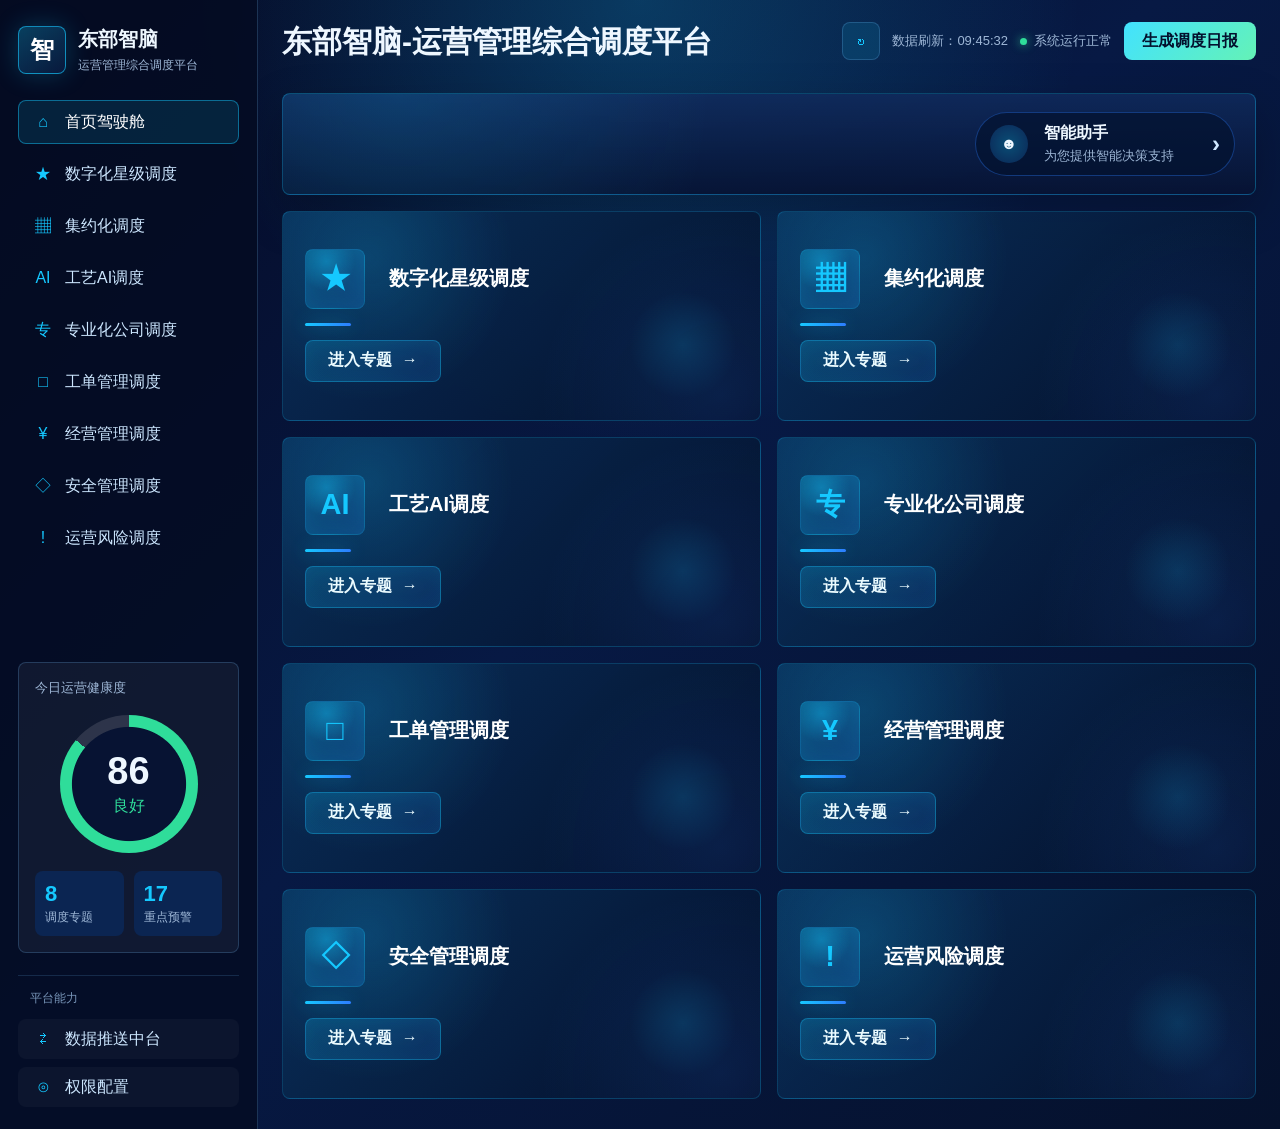
==== commit 01355cd2: "更新专业化公司与调度看板页面" ====
--- a/index.html
+++ b/index.html
@@ -4,7 +4,7 @@
     <meta charset="UTF-8" />
     <meta name="viewport" content="width=device-width, initial-scale=1.0" />
     <title>东部智脑-运营管理综合调度平台</title>
-    <link rel="stylesheet" href="./styles.css?v=20260704-1512" />
+    <link rel="stylesheet" href="./styles.css?v=20260706-1015" />
   </head>
   <body>
     <div class="app-shell">
@@ -129,6 +129,8 @@
       </main>
     </div>
 
-    <script src="./app.js?v=20260704-1512"></script>
+    <script src="./intensive-tasks-data.js?v=20260705-1010"></script>
+    <script src="./intensive-review-data.js?v=20260705-1120"></script>
+    <script src="./app.js?v=20260706-1015"></script>
   </body>
 </html>
--- a/styles.css
+++ b/styles.css
@@ -514,6 +514,31 @@
   padding: 16px;
 }
 
+.cockpit-topic-card {
+  position: relative;
+  min-height: 210px;
+  align-content: center;
+  padding: 22px 22px 24px;
+  overflow: hidden;
+  cursor: pointer;
+  background:
+    radial-gradient(circle at 18% 22%, rgba(21, 200, 255, 0.18), transparent 34%),
+    radial-gradient(circle at 92% 88%, rgba(45, 125, 255, 0.12), transparent 38%),
+    linear-gradient(135deg, rgba(10, 49, 92, 0.9), rgba(4, 15, 41, 0.92));
+}
+
+.cockpit-topic-card::before {
+  content: "";
+  position: absolute;
+  inset: auto 18px 16px auto;
+  width: 118px;
+  height: 118px;
+  border-radius: 999px;
+  background: radial-gradient(circle, rgba(21, 200, 255, 0.16), transparent 64%);
+  opacity: 0.9;
+  pointer-events: none;
+}
+
 .cockpit-module-card:hover {
   border-color: rgba(21, 200, 255, 0.62);
   transform: translateY(-2px);
@@ -528,9 +553,24 @@
   border-bottom: 1px solid rgba(115, 190, 255, 0.12);
 }
 
+.cockpit-topic-card .module-card-head {
+  position: relative;
+  grid-template-columns: 66px 1fr;
+  gap: 18px;
+  padding-bottom: 0;
+  border-bottom: 0;
+  z-index: 1;
+}
+
 .module-card-head strong {
   font-size: 18px;
   color: #fff;
+}
+
+.cockpit-topic-card .module-card-head strong {
+  font-size: 20px;
+  letter-spacing: 0;
+  white-space: nowrap;
 }
 
 .module-icon {
@@ -543,6 +583,28 @@
   color: var(--cyan);
   font-size: 20px;
   font-weight: 900;
+}
+
+.cockpit-topic-card .module-icon {
+  width: 60px;
+  height: 60px;
+  border: 1px solid rgba(21, 200, 255, 0.22);
+  border-radius: 8px;
+  background:
+    radial-gradient(circle at 35% 20%, rgba(21, 200, 255, 0.36), transparent 48%),
+    linear-gradient(135deg, rgba(21, 200, 255, 0.18), rgba(45, 125, 255, 0.16));
+  box-shadow: inset 0 0 20px rgba(21, 200, 255, 0.12);
+  font-size: 29px;
+}
+
+.topic-card-accent {
+  position: relative;
+  z-index: 1;
+  width: 46px;
+  height: 3px;
+  border-radius: 999px;
+  background: linear-gradient(90deg, #16c8ff, #2d7dff);
+  box-shadow: 0 0 18px rgba(21, 200, 255, 0.48);
 }
 
 .module-card-head em {
@@ -633,6 +695,28 @@
   color: #dff4ff;
   background: rgba(45, 125, 255, 0.12);
   font-weight: 800;
+}
+
+.cockpit-topic-card .module-enter {
+  position: relative;
+  z-index: 1;
+  width: 136px;
+  height: 42px;
+  justify-self: start;
+  border-color: rgba(21, 200, 255, 0.34);
+  color: #ebfbff;
+  background: linear-gradient(135deg, rgba(21, 200, 255, 0.18), rgba(45, 125, 255, 0.15));
+  box-shadow: inset 0 0 18px rgba(21, 200, 255, 0.08);
+}
+
+.cockpit-topic-card .module-enter span {
+  display: inline-block;
+  margin-left: 5px;
+  transition: transform 0.18s ease;
+}
+
+.cockpit-topic-card:hover .module-enter span {
+  transform: translateX(4px);
 }
 
 .cockpit-bottom {
@@ -1548,6 +1632,56 @@
   font-weight: 1000;
 }
 
+.review-region-summary {
+  grid-template-columns: repeat(3, minmax(0, 1fr));
+  gap: 14px;
+}
+
+.review-region-summary article {
+  min-height: 118px;
+  grid-template-columns: 44px minmax(0, 1fr) auto;
+  grid-template-rows: auto;
+  align-items: center;
+  padding: 16px 18px;
+  background:
+    radial-gradient(circle at 96% 0%, rgba(80, 235, 189, 0.18), transparent 30%),
+    linear-gradient(135deg, rgba(18, 72, 132, 0.88), rgba(5, 17, 44, 0.86));
+}
+
+.review-region-summary .rank-badge {
+  width: 44px;
+  height: 44px;
+  font-size: 18px;
+}
+
+.review-region-summary .region-summary-main {
+  gap: 6px;
+}
+
+.review-region-summary .region-summary-main strong {
+  font-size: 22px;
+  white-space: nowrap;
+}
+
+.review-region-summary .region-summary-score {
+  grid-column: auto;
+  grid-template-columns: 1fr;
+  justify-items: end;
+  align-items: center;
+  padding-top: 0;
+  border-top: 0;
+}
+
+.review-region-summary .region-summary-score b {
+  font-size: 36px;
+}
+
+.review-region-summary .region-summary-score i {
+  min-width: 64px;
+  min-height: 28px;
+  font-size: 14px;
+}
+
 .region-summary-main {
   display: grid;
   align-content: start;
@@ -1683,6 +1817,136 @@
 .acceptance-group-table.area .acceptance-metric-head,
 .acceptance-group-table.area .acceptance-metric-row {
   grid-template-columns: minmax(180px, 1.25fr) 76px repeat(5, minmax(88px, 0.8fr));
+}
+
+.review-detail-panel {
+  overflow: hidden;
+}
+
+.review-sheet-list {
+  display: grid;
+  gap: 14px;
+}
+
+.review-sheet-group {
+  display: grid;
+  gap: 12px;
+  padding: 14px;
+  border: 1px solid rgba(21, 200, 255, 0.18);
+  border-radius: 8px;
+  background: rgba(4, 14, 37, 0.48);
+}
+
+.review-sheet-group > header {
+  display: flex;
+  align-items: center;
+  justify-content: space-between;
+  padding: 10px 12px;
+  border-radius: 8px;
+  color: #f4f9ff;
+  background: rgba(28, 72, 132, 0.78);
+  font-weight: 1000;
+}
+
+.review-sheet-group > header span {
+  color: var(--muted);
+}
+
+.review-sheet-section {
+  display: grid;
+  gap: 10px;
+}
+
+.review-sheet-section-title {
+  justify-self: start;
+  padding: 7px 12px;
+  border-radius: 7px;
+  color: #4cf1c3;
+  background: rgba(21, 200, 255, 0.12);
+  font-size: 15px;
+  font-weight: 1000;
+}
+
+.review-sheet-table {
+  display: grid;
+  gap: 10px;
+  overflow: visible;
+  border: 0;
+  border-radius: 0;
+  background: transparent;
+}
+
+.review-sheet-head,
+.review-sheet-row {
+  display: grid;
+  grid-template-columns: minmax(150px, 1.25fr) 54px repeat(9, minmax(0, 1fr));
+  gap: 8px;
+  min-height: 46px;
+}
+
+.review-sheet-head span,
+.review-sheet-row span {
+  min-width: 0;
+  display: grid;
+  place-items: center;
+  padding: 7px 8px;
+  border-right: 0;
+  color: #dceeff;
+  font-size: 12px;
+  font-weight: 900;
+  line-height: 1.15;
+  white-space: nowrap;
+  overflow: hidden;
+  text-overflow: ellipsis;
+}
+
+.review-sheet-head {
+  padding: 0 10px;
+  border-radius: 8px;
+  background: rgba(28, 72, 132, 0.78);
+}
+
+.review-sheet-head span {
+  color: #c9def7;
+  font-size: 13px;
+}
+
+.review-sheet-row span {
+  min-height: 40px;
+}
+
+.review-sheet-row {
+  padding: 8px 10px;
+  border: 1px solid rgba(21, 200, 255, 0.12);
+  border-radius: 8px;
+  background: rgba(3, 14, 38, 0.72);
+}
+
+.review-sheet-row span:first-child,
+.review-sheet-row span:nth-child(2) {
+  justify-items: center;
+  color: #f4f9ff;
+  background: transparent;
+  border: 0;
+}
+
+.review-sheet-row span:nth-child(n+3) {
+  border: 1px solid rgba(47, 221, 154, 0.32);
+  border-radius: 8px;
+  background: rgba(21, 200, 255, 0.1);
+  color: #4cf1c3;
+  font-size: 14px;
+  font-weight: 1000;
+}
+
+.review-sheet-row .score-pass,
+.review-sheet-row .score-borderline,
+.review-sheet-row .score-fail,
+.review-sheet-row .delta-up,
+.review-sheet-row .delta-down,
+.review-sheet-row .delta-flat {
+  margin: 0;
+  border-radius: 6px;
 }
 
 .acceptance-group-table.single .acceptance-metric-head,
@@ -1890,6 +2154,353 @@
 
 .intensive-task-modal .supervision-measure-table {
   max-height: min(54vh, 560px);
+}
+
+.intensive-task-kpis.compact {
+  margin: 14px 0 18px;
+}
+
+.intensive-task-kpis {
+  grid-template-columns: repeat(auto-fit, minmax(190px, 1fr));
+}
+
+.intensive-task-board {
+  overflow: visible;
+}
+
+.task-board-actions {
+  display: flex;
+  flex-wrap: wrap;
+  justify-content: flex-end;
+  gap: 8px;
+  align-items: center;
+}
+
+.density-btn {
+  height: 34px;
+  padding: 0 12px;
+  border: 1px solid rgba(21, 200, 255, 0.26);
+  border-radius: 8px;
+  color: #cfe7ff;
+  background: rgba(21, 200, 255, 0.08);
+  font-weight: 900;
+}
+
+.density-btn.active,
+.density-btn:hover {
+  color: #041b28;
+  background: linear-gradient(135deg, var(--cyan), #5df0bb);
+}
+
+.task-legend {
+  display: flex;
+  gap: 16px;
+  align-items: center;
+  color: var(--muted);
+  font-weight: 900;
+}
+
+.task-legend span {
+  display: inline-flex;
+  gap: 7px;
+  align-items: center;
+}
+
+.task-legend i {
+  width: 13px;
+  height: 13px;
+  border-radius: 4px;
+}
+
+.task-legend .done { background: #28d9a2; }
+.task-legend .doing { background: #278cff; }
+.task-legend .overdue { background: #ff5c72; }
+
+.intensive-task-filter-row {
+  display: flex;
+  align-items: end;
+  justify-content: space-between;
+  gap: 16px;
+  margin: 16px 0;
+  padding: 14px 16px;
+  border: 1px solid rgba(21, 200, 255, 0.18);
+  border-radius: 8px;
+  background:
+    linear-gradient(135deg, rgba(21, 200, 255, 0.08), rgba(71, 225, 190, 0.04)),
+    rgba(4, 14, 37, 0.54);
+}
+
+.intensive-task-filter-row label {
+  display: grid;
+  gap: 8px;
+  min-width: min(360px, 100%);
+  color: var(--muted);
+  font-weight: 1000;
+}
+
+.intensive-task-filter-row select {
+  height: 44px;
+  padding: 0 14px;
+  border: 1px solid rgba(21, 200, 255, 0.38);
+  border-radius: 8px;
+  color: #eef7ff;
+  background: rgba(4, 14, 37, 0.88);
+  font: inherit;
+  font-weight: 950;
+}
+
+.intensive-task-filter-row strong {
+  color: #42e8d0;
+  font-weight: 1000;
+  white-space: nowrap;
+}
+
+.intensive-task-overview-table,
+.intensive-region-gantt {
+  display: grid;
+  gap: 6px;
+  width: 100%;
+  overflow-x: hidden;
+  overflow-y: visible;
+  padding-bottom: 6px;
+}
+
+.intensive-task-overview-head,
+.intensive-task-overview-row {
+  display: grid;
+  grid-template-columns: minmax(150px, 1.45fr) repeat(12, minmax(36px, 1fr));
+  gap: 6px;
+  align-items: stretch;
+}
+
+.intensive-task-overview-head,
+.intensive-region-gantt-head {
+  position: sticky;
+  top: 0;
+  z-index: 8;
+  min-height: 44px;
+  padding: 0 8px;
+  border-radius: 8px;
+  color: #b8d8f7;
+  background: linear-gradient(180deg, #214d8c, #15386d);
+  font-weight: 1000;
+}
+
+.intensive-task-overview-head span,
+.intensive-task-overview-row > span,
+.intensive-region-gantt-head span {
+  display: grid;
+  place-items: center;
+  min-width: 0;
+  border-radius: 8px;
+  text-align: center;
+  font-weight: 1000;
+}
+
+.intensive-task-overview-row {
+  min-height: 78px;
+  padding: 8px;
+  border: 1px solid rgba(21, 200, 255, 0.12);
+  border-radius: 8px;
+  background: rgba(4, 14, 37, 0.66);
+}
+
+.intensive-region-name,
+.intensive-task-name {
+  display: grid;
+  justify-items: start;
+  align-content: center;
+  gap: 6px;
+  min-width: 0;
+  border: 1px solid rgba(21, 200, 255, 0.18);
+  border-radius: 8px;
+  color: #f4f9ff;
+  background:
+    radial-gradient(circle at 12% 20%, rgba(21, 200, 255, 0.14), transparent 34%),
+    rgba(7, 30, 69, 0.72);
+  cursor: pointer;
+}
+
+.intensive-region-name {
+  padding: 10px;
+}
+
+.intensive-region-name:hover,
+.intensive-task-name:hover {
+  border-color: rgba(21, 200, 255, 0.62);
+  transform: translateY(-1px);
+}
+
+.intensive-region-name strong,
+.intensive-task-name strong {
+  font-size: 17px;
+}
+
+.intensive-region-name small,
+.intensive-task-name small {
+  max-width: 100%;
+  color: var(--muted);
+  line-height: 1.35;
+}
+
+.task-month-cell {
+  position: relative;
+  min-height: 58px;
+  border: 1px solid rgba(115, 190, 255, 0.14);
+  color: #9eb8d7;
+  background: rgba(115, 190, 255, 0.05);
+}
+
+.task-month-cell.done {
+  border-color: rgba(40, 217, 162, 0.44);
+  color: #041b13;
+  background: linear-gradient(135deg, #28d9a2, #16bd82);
+}
+
+.task-month-cell.doing {
+  border-color: rgba(39, 140, 255, 0.54);
+  color: #eef7ff;
+  background: linear-gradient(135deg, #30c9ff, #278cff);
+}
+
+.task-month-cell.overdue {
+  border-color: rgba(255, 92, 114, 0.6);
+  color: #fff5f7;
+  background: linear-gradient(135deg, #ff6b7f, #f05263);
+}
+
+.task-month-cell[data-tip]:hover::after {
+  content: attr(data-tip);
+  position: absolute;
+  left: 50%;
+  bottom: calc(100% + 10px);
+  z-index: 60;
+  width: min(260px, 32vw);
+  transform: translateX(-50%);
+  padding: 12px 14px;
+  border: 1px solid rgba(21, 200, 255, 0.34);
+  border-radius: 8px;
+  color: #eaf6ff;
+  background: rgba(4, 13, 33, 0.96);
+  box-shadow: 0 18px 42px rgba(0, 0, 0, 0.34);
+  font-size: 13px;
+  font-weight: 800;
+  line-height: 1.55;
+  text-align: left;
+  white-space: pre-line;
+  pointer-events: none;
+}
+
+.intensive-region-gantt-head,
+.intensive-region-gantt-row {
+  display: grid;
+  grid-template-columns: minmax(170px, 1.35fr) repeat(12, minmax(36px, 1fr));
+  gap: 6px;
+}
+
+.intensive-region-gantt-row {
+  min-height: 54px;
+  padding: 6px;
+  border: 1px solid rgba(21, 200, 255, 0.12);
+  border-radius: 8px;
+  background: rgba(4, 14, 37, 0.68);
+}
+
+.intensive-task-board.relaxed-density .intensive-region-gantt-row {
+  min-height: 88px;
+  padding: 8px;
+}
+
+.intensive-task-name {
+  justify-items: center;
+  padding: 8px 10px;
+  text-align: center;
+}
+
+.intensive-task-name strong {
+  display: -webkit-box;
+  max-width: 100%;
+  overflow: hidden;
+  -webkit-box-orient: vertical;
+  -webkit-line-clamp: 2;
+  font-size: 14px;
+  line-height: 1.25;
+}
+
+.intensive-task-board.relaxed-density .intensive-task-name strong {
+  font-size: 16px;
+  -webkit-line-clamp: 3;
+}
+
+.intensive-task-month-grid {
+  grid-column: span 12;
+  position: relative;
+  display: grid;
+  grid-template-columns: repeat(12, minmax(36px, 1fr));
+  gap: 6px;
+  min-width: 0;
+}
+
+.intensive-task-month-grid > span {
+  min-height: 40px;
+  border-left: 1px solid rgba(115, 190, 255, 0.12);
+}
+
+.intensive-task-board.relaxed-density .intensive-task-month-grid > span {
+  min-height: 62px;
+}
+
+.intensive-task-bar {
+  position: absolute;
+  top: 9px;
+  left: var(--bar-left);
+  width: max(38px, calc(var(--bar-width) - 6px));
+  display: grid;
+  place-items: center;
+  height: 30px;
+  border: 0;
+  border-radius: 8px;
+  color: #fff;
+  font-size: 13px;
+  font-weight: 1000;
+  cursor: pointer;
+}
+
+.intensive-task-board.relaxed-density .intensive-task-bar {
+  top: 18px;
+  height: 38px;
+  font-size: 15px;
+}
+
+.intensive-task-bar.done { background: #16bd82; color: #031a12; }
+.intensive-task-bar.doing { background: #278cff; }
+.intensive-task-bar.overdue { background: #f05263; }
+
+.floating-task-tooltip {
+  position: fixed;
+  z-index: 99999;
+  display: none;
+  max-height: min(320px, calc(100vh - 36px));
+  overflow: auto;
+  padding: 12px 14px;
+  border: 1px solid rgba(21, 200, 255, 0.42);
+  border-radius: 8px;
+  color: #eaf6ff;
+  background: rgba(4, 13, 33, 0.98);
+  box-shadow: 0 24px 60px rgba(0, 0, 0, 0.42), 0 0 0 1px rgba(21, 200, 255, 0.12) inset;
+  font-size: 13px;
+  font-weight: 850;
+  line-height: 1.65;
+  white-space: pre-line;
+  pointer-events: none;
+}
+
+.floating-task-tooltip.active {
+  display: block;
+}
+
+.intensive-task-detail-modal {
+  width: min(1180px, calc(100vw - 44px));
 }
 
 .single-acceptance-table {
@@ -2997,9 +3608,872 @@
 
 .star-task-row {
   display: grid;
-  grid-template-columns: repeat(3, minmax(0, 1fr));
+  grid-template-columns: repeat(5, minmax(0, 1fr));
   gap: 12px;
   align-items: stretch;
+}
+
+.star-report-shell {
+  display: grid;
+  gap: 14px;
+}
+
+.star-report-actions {
+  display: flex;
+  justify-content: center;
+  gap: 14px;
+  padding: 14px;
+  border: 1px solid rgba(21, 200, 255, 0.2);
+  border-radius: 8px;
+  background:
+    radial-gradient(circle at 50% 0%, rgba(21, 200, 255, 0.16), transparent 36%),
+    rgba(5, 18, 48, 0.72);
+}
+
+.star-report-actions.compact {
+  padding: 8px;
+  justify-content: flex-start;
+}
+
+.star-report-btn {
+  min-width: 160px;
+  height: 48px;
+  border: 1px solid rgba(21, 200, 255, 0.32);
+  border-radius: 8px;
+  color: #cfe7ff;
+  background: rgba(21, 200, 255, 0.08);
+  font-size: 16px;
+  font-weight: 1000;
+}
+
+.star-report-btn.active,
+.star-report-btn:hover {
+  color: #03112e;
+  background: linear-gradient(135deg, var(--cyan), #64f2b6);
+}
+
+.star-report-empty,
+.star-task-interaction-page {
+  min-height: 360px;
+  display: grid;
+  place-items: center;
+  align-content: center;
+  gap: 10px;
+  text-align: center;
+}
+
+.star-task-interaction-page.active-workspace {
+  place-items: stretch;
+  align-content: stretch;
+  text-align: left;
+  gap: 18px;
+}
+
+.star-report-empty strong {
+  color: #f5fbff;
+  font-size: 24px;
+}
+
+.star-report-empty span {
+  color: var(--muted);
+  font-size: 15px;
+}
+
+.star-task-interaction {
+  margin-bottom: 14px;
+}
+
+.star-task-interaction-grid {
+  display: grid;
+  grid-template-columns: repeat(3, minmax(0, 1fr));
+  gap: 14px;
+}
+
+.star-task-interaction-grid button {
+  min-height: 136px;
+  display: grid;
+  align-content: center;
+  justify-items: start;
+  gap: 8px;
+  padding: 20px;
+  border: 1px solid rgba(21, 200, 255, 0.22);
+  border-radius: 8px;
+  color: #eaf7ff;
+  background:
+    radial-gradient(circle at 100% 0%, rgba(66, 232, 208, 0.18), transparent 34%),
+    linear-gradient(135deg, rgba(18, 72, 132, 0.68), rgba(4, 14, 37, 0.76));
+  text-align: left;
+}
+
+.star-task-interaction-grid button:hover {
+  border-color: rgba(66, 232, 208, 0.62);
+  transform: translateY(-2px);
+}
+
+.star-task-interaction-grid span {
+  color: var(--muted);
+  font-weight: 900;
+}
+
+.star-task-interaction-grid strong {
+  color: #fff;
+  font-size: 26px;
+}
+
+.star-task-interaction-grid small {
+  color: #9fb7d7;
+  font-weight: 800;
+}
+
+.star-task-metric-panel {
+  display: grid;
+  gap: 18px;
+}
+
+.task-trend-summary {
+  display: grid;
+  grid-template-columns: minmax(0, 0.9fr) minmax(0, 1.1fr);
+  gap: 14px;
+}
+
+.task-trend-grid {
+  display: grid;
+  grid-template-columns: minmax(0, 1.1fr) minmax(0, 0.9fr);
+  gap: 16px;
+}
+
+.task-trend-card {
+  min-height: 360px;
+  padding: 18px;
+  border: 1px solid rgba(21, 200, 255, 0.2);
+  border-radius: 8px;
+  background:
+    radial-gradient(circle at 50% 0%, rgba(21, 200, 255, 0.12), transparent 42%),
+    rgba(5, 18, 48, 0.74);
+}
+
+.task-ratio-chart {
+  height: 292px;
+  padding: 14px 18px 8px;
+}
+
+.task-ratio-svg {
+  width: 100%;
+  height: 100%;
+  overflow: visible;
+}
+
+.task-ratio-svg .grid-line {
+  stroke: rgba(160, 195, 230, 0.12);
+  stroke-width: 1;
+  stroke-dasharray: 3 6;
+}
+
+.task-ratio-svg .axis-line {
+  stroke: rgba(160, 195, 230, 0.26);
+  stroke-width: 1.4;
+}
+
+.task-ratio-svg .axis-label,
+.task-ratio-svg .ratio-month {
+  fill: #9fb7d7;
+  font-size: 12px;
+  font-weight: 800;
+}
+
+.task-ratio-svg .ratio-value {
+  fill: #f7fbff;
+  font-size: 13px;
+  font-weight: 1000;
+}
+
+.task-ratio-svg .ratio-polyline {
+  fill: none;
+  stroke: #16c8ff;
+  stroke-width: 3.4;
+  stroke-linecap: round;
+  stroke-linejoin: round;
+  filter: drop-shadow(0 0 6px rgba(21, 200, 255, 0.45));
+}
+
+.task-ratio-svg .ratio-polyline.green { stroke: #35dba0; }
+.task-ratio-svg .ratio-polyline.amber { stroke: #ffd166; }
+.task-ratio-svg .ratio-polyline.red { stroke: #ff5f78; }
+.task-ratio-svg .ratio-polyline.blue { stroke: #16c8ff; }
+
+.task-ratio-svg .ratio-node {
+  fill: #071a40;
+  stroke: #8af8ff;
+  stroke-width: 3;
+}
+
+.task-ratio-svg .ratio-node.green { stroke: #64f2b6; }
+.task-ratio-svg .ratio-node.amber { stroke: #ffd166; }
+.task-ratio-svg .ratio-node.red { stroke: #ff8da0; }
+.task-ratio-svg .ratio-node.blue { stroke: #8af8ff; }
+}
+
+.star-task-month-chart {
+  min-height: 320px;
+}
+
+.star-task-workflow-cards {
+  display: grid;
+  grid-template-columns: repeat(3, minmax(0, 1fr));
+  gap: 14px;
+}
+
+.star-task-workflow-cards button {
+  min-height: 112px;
+  display: grid;
+  grid-template-columns: 54px 1fr;
+  grid-template-rows: auto auto;
+  align-items: center;
+  gap: 8px 14px;
+  padding: 18px;
+  border: 1px solid rgba(21, 200, 255, 0.2);
+  border-radius: 8px;
+  color: #dceeff;
+  background:
+    radial-gradient(circle at 100% 0%, rgba(21, 200, 255, 0.15), transparent 38%),
+    rgba(6, 20, 51, 0.76);
+  text-align: left;
+}
+
+.star-task-workflow-cards button i {
+  grid-row: 1 / 3;
+  width: 54px;
+  height: 54px;
+  display: grid;
+  place-items: center;
+  border-radius: 8px;
+  color: var(--cyan);
+  background: rgba(21, 200, 255, 0.12);
+  font-style: normal;
+  font-size: 25px;
+  font-weight: 1000;
+}
+
+.star-task-workflow-cards button span {
+  color: #f6fbff;
+  font-size: 20px;
+  font-weight: 1000;
+}
+
+.star-task-workflow-cards button small {
+  color: var(--muted);
+  line-height: 1.45;
+}
+
+.star-task-workflow-cards button.active {
+  border-color: rgba(66, 232, 208, 0.78);
+  background:
+    linear-gradient(135deg, rgba(66, 232, 208, 0.2), rgba(21, 200, 255, 0.1)),
+    rgba(5, 22, 54, 0.94);
+  box-shadow:
+    inset 0 0 0 1px rgba(66, 232, 208, 0.2),
+    0 18px 46px rgba(21, 200, 255, 0.1);
+}
+
+.star-task-workspace-grid {
+  display: grid;
+  grid-template-columns: minmax(0, 1fr) 300px;
+  gap: 16px;
+  align-items: start;
+}
+
+.star-task-workspace-grid.full-width {
+  grid-template-columns: minmax(0, 1fr);
+}
+
+.star-task-main-form,
+.star-progress-layout {
+  display: grid;
+  gap: 16px;
+}
+
+.star-task-side-panel {
+  display: grid;
+  gap: 14px;
+  position: sticky;
+  top: 14px;
+}
+
+.star-task-side-panel section {
+  padding: 18px;
+  border: 1px solid rgba(21, 200, 255, 0.2);
+  border-radius: 8px;
+  background:
+    radial-gradient(circle at 100% 0%, rgba(66, 232, 208, 0.12), transparent 34%),
+    rgba(5, 18, 48, 0.74);
+}
+
+.star-task-side-panel h3 {
+  margin-bottom: 10px;
+  color: #f4fbff;
+  font-size: 18px;
+}
+
+.star-task-side-panel p {
+  color: var(--muted);
+  line-height: 1.7;
+}
+
+.star-step-list {
+  display: grid;
+  gap: 10px;
+}
+
+.star-step-list.horizontal {
+  grid-template-columns: repeat(4, minmax(150px, 1fr));
+}
+
+.star-step-list span {
+  display: flex;
+  align-items: center;
+  gap: 10px;
+  min-height: 56px;
+  padding: 10px;
+  border: 1px solid rgba(21, 200, 255, 0.18);
+  border-radius: 8px;
+  background: rgba(5, 18, 48, 0.46);
+  color: #dceeff;
+  font-weight: 900;
+  line-height: 1.25;
+  white-space: nowrap;
+}
+
+.star-step-list b {
+  flex: 0 0 34px;
+  width: 34px;
+  height: 34px;
+  display: grid;
+  place-items: center;
+  border-radius: 50%;
+  color: #061331;
+  background: linear-gradient(135deg, var(--cyan), #66f0b8);
+}
+
+.star-upload-grid {
+  display: grid;
+  grid-template-columns: repeat(3, minmax(0, 1fr));
+  gap: 14px;
+  margin-bottom: 16px;
+}
+
+.star-upload-grid div {
+  display: grid;
+  gap: 6px;
+  min-height: 84px;
+  padding: 16px;
+  border: 1px dashed rgba(21, 200, 255, 0.32);
+  border-radius: 8px;
+  background: rgba(5, 18, 48, 0.62);
+}
+
+.star-upload-grid b {
+  color: #f4fbff;
+}
+
+.star-upload-grid span,
+.star-subtask-table span,
+.star-subtask-table em {
+  color: var(--muted);
+}
+
+.star-subtask-table {
+  display: grid;
+  gap: 8px;
+}
+
+.star-subtask-table > div {
+  display: grid;
+  grid-template-columns: 1.45fr 1fr 1fr 1fr 0.9fr 90px;
+  align-items: center;
+  gap: 10px;
+  min-height: 54px;
+  padding: 8px 12px;
+  border-radius: 8px;
+  background: rgba(4, 14, 37, 0.58);
+}
+
+.star-subtask-table > div:first-child {
+  color: #a9c7eb;
+  background: rgba(31, 83, 148, 0.62);
+  font-weight: 900;
+}
+
+.star-subtask-table > div:first-child span {
+  text-align: center;
+}
+
+.star-subtask-table input,
+.star-subtask-table select,
+.star-week-table input,
+.star-week-table select {
+  width: 100%;
+  height: 38px;
+  min-width: 0;
+  border: 1px solid rgba(45, 125, 255, 0.34);
+  border-radius: 8px;
+  color: #f4f9ff;
+  background: rgba(4, 14, 37, 0.88);
+  text-align: center;
+  font-weight: 900;
+  outline: 0;
+}
+
+.star-subtask-table input:focus,
+.star-subtask-table select:focus,
+.star-week-table input:focus,
+.star-week-table select:focus {
+  border-color: var(--cyan);
+  box-shadow: 0 0 0 3px rgba(21, 200, 255, 0.12);
+}
+
+.task-add-row-btn {
+  justify-self: start;
+  height: 42px;
+  margin-top: 12px;
+  padding: 0 18px;
+  border: 1px solid rgba(21, 200, 255, 0.4);
+  border-radius: 8px;
+  color: var(--cyan);
+  background: rgba(21, 200, 255, 0.1);
+  font-weight: 1000;
+}
+
+.task-add-row-btn:hover {
+  color: #061331;
+  background: linear-gradient(135deg, var(--cyan), #66f0b8);
+}
+
+.star-task-footer {
+  display: flex;
+  justify-content: flex-end;
+  gap: 12px;
+}
+
+.star-task-guidance {
+  display: grid;
+  grid-template-columns: 0.9fr 1.1fr;
+  gap: 14px;
+  grid-column: 1 / -1;
+}
+
+.star-task-guidance article {
+  padding: 18px;
+  border: 1px solid rgba(21, 200, 255, 0.2);
+  border-radius: 8px;
+  background:
+    radial-gradient(circle at 100% 0%, rgba(66, 232, 208, 0.12), transparent 34%),
+    rgba(5, 18, 48, 0.74);
+}
+
+.star-task-guidance h3 {
+  margin-bottom: 10px;
+  color: #f4fbff;
+  font-size: 18px;
+}
+
+.star-task-guidance p {
+  color: var(--muted);
+  line-height: 1.7;
+}
+
+.danger-btn {
+  height: 44px;
+  padding: 0 20px;
+  border: 1px solid rgba(255, 91, 112, 0.4);
+  border-radius: 8px;
+  color: #ffd6dc;
+  background: rgba(255, 91, 112, 0.12);
+  font-weight: 1000;
+}
+
+.danger-btn:hover {
+  background: rgba(255, 91, 112, 0.2);
+}
+
+.star-progress-hero {
+  display: flex;
+  justify-content: space-between;
+  align-items: center;
+  min-height: 140px;
+}
+
+.star-progress-hero h2 {
+  margin: 10px 0 6px;
+}
+
+.progress-ring-mini {
+  width: 118px;
+  height: 118px;
+  display: grid;
+  place-items: center;
+  align-content: center;
+  border: 10px solid rgba(21, 200, 255, 0.22);
+  border-top-color: var(--cyan);
+  border-radius: 50%;
+  background: rgba(3, 13, 36, 0.72);
+}
+
+.progress-ring-mini strong {
+  color: #f5fbff;
+  font-size: 24px;
+}
+
+.progress-ring-mini span {
+  color: var(--muted);
+  font-size: 12px;
+}
+
+.star-progress-cards {
+  display: grid;
+  grid-template-columns: repeat(3, minmax(0, 1fr));
+  gap: 14px;
+}
+
+.star-progress-cards article {
+  display: grid;
+  gap: 8px;
+  padding: 18px;
+  border: 1px solid rgba(21, 200, 255, 0.2);
+  border-radius: 8px;
+  background: rgba(5, 18, 48, 0.74);
+}
+
+.star-progress-cards span,
+.star-progress-cards small {
+  color: var(--muted);
+  font-weight: 900;
+}
+
+.star-progress-cards strong {
+  color: #fff;
+  font-size: 36px;
+}
+
+.star-task-filter-panel {
+  background:
+    linear-gradient(135deg, rgba(21, 200, 255, 0.12), rgba(66, 232, 208, 0.06)),
+    rgba(5, 18, 48, 0.72);
+}
+
+.task-form-grid.four-filter {
+  grid-template-columns: 1.2fr repeat(3, minmax(0, 1fr));
+}
+
+.star-progress-task-list {
+  display: grid;
+  gap: 14px;
+}
+
+.star-progress-task-items {
+  display: grid;
+  gap: 10px;
+}
+
+.star-progress-task-items button {
+  display: grid;
+  grid-template-columns: minmax(0, 1fr) 120px 86px;
+  align-items: center;
+  gap: 12px;
+  min-height: 72px;
+  padding: 14px 18px;
+  border: 1px solid rgba(21, 200, 255, 0.16);
+  border-radius: 8px;
+  color: #dceeff;
+  background: rgba(4, 14, 37, 0.64);
+  text-align: left;
+}
+
+.star-progress-task-items button:hover,
+.star-progress-task-items button.active {
+  border-color: rgba(66, 232, 208, 0.62);
+  background:
+    linear-gradient(135deg, rgba(21, 200, 255, 0.18), rgba(66, 232, 208, 0.08)),
+    rgba(5, 18, 48, 0.84);
+}
+
+.star-progress-task-items span {
+  display: grid;
+  gap: 5px;
+}
+
+.star-progress-task-items b {
+  color: #f4fbff;
+  font-size: 18px;
+}
+
+.star-progress-task-items small {
+  color: var(--muted);
+  font-weight: 900;
+}
+
+.star-progress-task-items em,
+.star-progress-task-items strong {
+  justify-self: stretch;
+  display: grid;
+  place-items: center;
+  min-height: 40px;
+  border-radius: 8px;
+  font-style: normal;
+  font-weight: 1000;
+}
+
+.star-progress-task-items em {
+  color: var(--cyan);
+  background: rgba(21, 200, 255, 0.12);
+}
+
+.star-progress-task-items strong {
+  color: #42e8d0;
+  background: rgba(66, 232, 208, 0.12);
+}
+
+.progress-slider-field {
+  padding: 16px;
+  border: 1px solid rgba(21, 200, 255, 0.18);
+  border-radius: 8px;
+  background: rgba(4, 14, 37, 0.42);
+}
+
+.progress-slider-box {
+  display: grid;
+  grid-template-columns: minmax(0, 1fr) 110px;
+  align-items: center;
+  gap: 14px;
+}
+
+.progress-slider-box input[type="range"] {
+  height: 8px;
+  padding: 0;
+  accent-color: var(--cyan);
+  box-shadow: none;
+}
+
+.progress-slider-box input:not([type="range"]) {
+  text-align: center;
+  color: #42e8d0;
+  font-weight: 1000;
+}
+
+.star-week-gantt {
+  display: grid;
+  gap: 14px;
+}
+
+.star-week-table {
+  display: grid;
+  gap: 8px;
+}
+
+.star-week-table > div {
+  display: grid;
+  grid-template-columns: 1.4fr repeat(4, 1fr) 0.7fr;
+  gap: 8px;
+  align-items: center;
+  min-height: 58px;
+  padding: 8px;
+  border-radius: 8px;
+  background: rgba(4, 14, 37, 0.58);
+}
+
+.star-week-table > div:first-child {
+  color: #a9c7eb;
+  background: rgba(31, 83, 148, 0.62);
+}
+
+.star-week-table strong {
+  padding-left: 10px;
+  color: #f4fbff;
+}
+
+.star-week-table span {
+  display: grid;
+  place-items: center;
+  min-height: 34px;
+  border-radius: 8px;
+  color: #061331;
+  font-weight: 1000;
+}
+
+.star-week-table span.done {
+  background: var(--green);
+}
+
+.star-week-table span.doing {
+  background: #2d8cff;
+  color: #fff;
+}
+
+.star-week-table span.idle {
+  background: rgba(255, 255, 255, 0.06);
+  color: var(--muted);
+}
+
+.star-week-table select.done {
+  border-color: rgba(67, 224, 162, 0.46);
+  color: #43e0a2;
+  background: rgba(67, 224, 162, 0.12);
+}
+
+.star-week-table select.doing {
+  border-color: rgba(45, 140, 255, 0.54);
+  color: #8dc6ff;
+  background: rgba(45, 140, 255, 0.12);
+}
+
+.star-week-table select.idle {
+  color: #9fb7d7;
+  background: rgba(255, 255, 255, 0.06);
+}
+
+.star-week-table em {
+  color: #42e8d0;
+  font-style: normal;
+  font-weight: 1000;
+  text-align: center;
+}
+
+.star-audit-layout {
+  display: grid;
+  grid-template-columns: minmax(330px, 0.38fr) minmax(0, 1fr);
+  gap: 16px;
+  align-items: start;
+}
+
+.star-audit-list,
+.star-audit-detail {
+  display: grid;
+  gap: 14px;
+}
+
+.star-audit-tabs {
+  display: grid;
+  grid-template-columns: repeat(4, minmax(0, 1fr));
+  gap: 8px;
+}
+
+.star-audit-tabs button,
+.star-audit-items button {
+  border: 1px solid rgba(21, 200, 255, 0.18);
+  border-radius: 8px;
+  color: #dceeff;
+  background: rgba(4, 14, 37, 0.62);
+  font-weight: 900;
+}
+
+.star-audit-tabs button {
+  height: 42px;
+}
+
+.star-audit-tabs button.active,
+.star-audit-items button.active {
+  border-color: rgba(66, 232, 208, 0.62);
+  background: rgba(21, 200, 255, 0.13);
+}
+
+.star-audit-items {
+  display: grid;
+  gap: 10px;
+  max-height: 620px;
+  overflow-y: auto;
+  padding-right: 4px;
+}
+
+.star-audit-items button {
+  display: grid;
+  gap: 6px;
+  min-height: 112px;
+  padding: 16px;
+  text-align: left;
+}
+
+.star-audit-items strong {
+  color: #f4fbff;
+}
+
+.star-audit-items span {
+  color: var(--muted);
+}
+
+.star-audit-items em {
+  justify-self: start;
+  padding: 4px 10px;
+  border-radius: 999px;
+  color: #ffd28a;
+  background: rgba(255, 186, 73, 0.12);
+  font-style: normal;
+}
+
+.star-audit-items em.ok {
+  color: #43e0a2;
+  background: rgba(67, 224, 162, 0.12);
+}
+
+.star-audit-items em.danger {
+  color: #ff7e8d;
+  background: rgba(255, 91, 112, 0.12);
+}
+
+.star-audit-info-grid,
+.star-audit-checks {
+  display: grid;
+  gap: 10px;
+}
+
+.star-audit-info-grid {
+  grid-template-columns: repeat(4, minmax(0, 1fr));
+}
+
+.star-audit-info-grid div,
+.star-audit-checks div,
+.star-audit-summary {
+  padding: 14px;
+  border: 1px solid rgba(21, 200, 255, 0.16);
+  border-radius: 8px;
+  background: rgba(4, 14, 37, 0.56);
+}
+
+.star-audit-info-grid span {
+  display: block;
+  color: var(--muted);
+  margin-bottom: 6px;
+}
+
+.star-audit-info-grid b,
+.star-audit-summary h3 {
+  color: #f4fbff;
+}
+
+.star-audit-summary p {
+  margin-top: 8px;
+  color: var(--muted);
+  line-height: 1.7;
+}
+
+.star-audit-checks {
+  grid-template-columns: repeat(5, minmax(0, 1fr));
+}
+
+.star-audit-checks div {
+  display: flex;
+  justify-content: space-between;
+  gap: 8px;
+}
+
+.star-audit-checks span {
+  color: #dceeff;
+}
+
+.star-audit-checks b.ok {
+  color: #43e0a2;
+}
+
+.star-audit-checks b.warning {
+  color: #ffba49;
 }
 
 .star-score-row .metric-card,
@@ -3079,10 +4553,74 @@
   white-space: nowrap;
 }
 
+.star-task-status-card {
+  overflow: hidden;
+}
+
+.star-task-status-card.neutral {
+  background: linear-gradient(180deg, rgba(16, 55, 108, 0.86), rgba(5, 18, 48, 0.9));
+}
+
+.star-task-status-card.blue {
+  border-color: rgba(45, 140, 255, 0.42);
+}
+
+.star-task-status-card.green {
+  border-color: rgba(67, 224, 162, 0.42);
+}
+
+.star-task-status-card.amber {
+  border-color: rgba(255, 186, 73, 0.5);
+}
+
+.star-task-status-card.red {
+  border-color: rgba(255, 94, 112, 0.52);
+}
+
+.metric-bar-item i.blue,
+.star-task-status-card.blue .small-progress i {
+  background: linear-gradient(180deg, #35c8ff, #2d7dff);
+}
+
+.metric-bar-item i.green,
+.star-task-status-card.green .small-progress i {
+  background: linear-gradient(90deg, #16c8ff, #43e0a2);
+}
+
+.metric-bar-item i.amber,
+.star-task-status-card.amber .small-progress i {
+  background: linear-gradient(90deg, #ffd166, #ffba49);
+}
+
+.metric-bar-item i.red,
+.star-task-status-card.red .small-progress i {
+  background: linear-gradient(90deg, #ff7a8a, #ff4d68);
+}
+
 .star-task-summary {
   display: grid;
   grid-template-columns: repeat(3, minmax(0, 1fr));
   gap: 12px;
+}
+
+.star-task-board-entry {
+  margin: 14px 0;
+  cursor: pointer;
+}
+
+.star-task-board-entry:hover {
+  border-color: rgba(66, 232, 208, 0.55);
+  box-shadow: 0 0 28px rgba(21, 200, 255, 0.14);
+}
+
+.annual-task-card-row {
+  display: grid;
+  grid-template-columns: repeat(4, minmax(0, 1fr));
+  gap: 12px;
+}
+
+.annual-task-card-row .metric-card {
+  min-height: 120px;
 }
 
 .small-progress {
@@ -4204,22 +5742,43 @@
 
 .region-metric-grid {
   display: grid;
+  grid-template-columns: minmax(0, 1fr);
+  gap: 16px;
+  margin-top: 18px;
+}
+
+.region-metric-row {
+  display: grid;
+  gap: 14px;
+}
+
+.region-metric-row.star-counts {
   grid-template-columns: repeat(7, minmax(0, 1fr));
-  gap: 12px;
-  margin-top: 16px;
+}
+
+.region-metric-row.quality-counts {
+  grid-template-columns: repeat(4, minmax(0, 1fr));
+}
+
+.region-metric-row.task-counts {
+  grid-template-columns: repeat(5, minmax(0, 1fr));
 }
 
 .region-metric-card {
-  min-height: 126px;
-  display: grid;
-  grid-template-rows: 46px 42px 22px;
+  min-height: 132px;
+  display: grid;
+  grid-template-rows: 44px 42px 22px auto;
   gap: 4px;
-  padding: 14px 12px;
+  padding: 16px 14px;
+  border-radius: 8px;
+  background:
+    radial-gradient(circle at 18% 0%, rgba(21, 200, 255, 0.12), transparent 46%),
+    linear-gradient(180deg, rgba(6, 25, 66, 0.96), rgba(3, 13, 39, 0.96));
 }
 
 .region-metric-card span {
   color: var(--muted);
-  font-size: 13px;
+  font-size: 14px;
   line-height: 1.35;
 }
 
@@ -4282,6 +5841,121 @@
   color: #fff;
   font-size: 26px;
   white-space: nowrap;
+}
+
+.star-task-board-page {
+  display: grid;
+  gap: 18px;
+}
+
+.task-board-toolbar {
+  display: grid;
+  grid-template-columns: auto minmax(0, 1fr);
+  gap: 14px;
+  align-items: center;
+}
+
+.task-board-filters {
+  display: grid;
+  grid-template-columns: repeat(3, minmax(180px, 1fr));
+  gap: 12px;
+  align-items: end;
+}
+
+.task-board-filters label {
+  display: grid;
+  gap: 8px;
+  color: var(--muted);
+  font-size: 13px;
+  font-weight: 900;
+}
+
+.task-board-filters select {
+  height: 44px;
+  border: 1px solid rgba(21, 200, 255, 0.32);
+  border-radius: 8px;
+  color: #f5fbff;
+  background: rgba(3, 14, 34, 0.86);
+  padding: 0 12px;
+  font-weight: 900;
+}
+
+.star-task-board-table {
+  display: grid;
+  gap: 10px;
+}
+
+.task-board-head,
+.task-board-row {
+  display: grid;
+  grid-template-columns: 80px minmax(220px, 1.4fr) repeat(4, minmax(130px, 1fr));
+  gap: 10px;
+  align-items: center;
+}
+
+.task-board-head {
+  min-height: 54px;
+  padding: 0 14px;
+  border-radius: 8px;
+  color: #b9d4f2;
+  background: rgba(40, 92, 158, 0.55);
+  font-weight: 1000;
+}
+
+.task-board-row {
+  min-height: 74px;
+  padding: 12px 14px;
+  border: 1px solid rgba(21, 200, 255, 0.15);
+  border-radius: 8px;
+  background: rgba(3, 14, 34, 0.72);
+}
+
+.task-board-row b {
+  width: 42px;
+  height: 42px;
+  display: grid;
+  place-items: center;
+  border-radius: 8px;
+  color: #05122f;
+  background: linear-gradient(135deg, #16c8ff, #64f2b6);
+}
+
+.task-board-row strong {
+  color: #f5fbff;
+  font-size: 18px;
+}
+
+.task-board-row span {
+  min-height: 44px;
+  display: grid;
+  place-items: center;
+  border-radius: 8px;
+  color: #eaf7ff;
+  background: rgba(255, 255, 255, 0.06);
+  font-weight: 1000;
+}
+
+.task-board-row .task-board-cell.total {
+  color: #eaf7ff;
+  background: rgba(255, 255, 255, 0.07);
+}
+
+.task-board-row .task-board-cell.done {
+  color: #0d1f34;
+  background: linear-gradient(135deg, #35dba0, #64f2b6);
+  box-shadow: inset 0 0 20px rgba(255, 255, 255, 0.14);
+}
+
+.task-board-row .task-board-cell.overdue-done {
+  color: #071832;
+  background: linear-gradient(135deg, #ffd166, #ffba49);
+  box-shadow: inset 0 0 20px rgba(255, 255, 255, 0.12);
+}
+
+.task-board-row .task-board-cell.overdue-open {
+  color: #fff;
+  background: linear-gradient(135deg, #ff7588, #ff4d68);
+  box-shadow: inset 0 0 20px rgba(255, 255, 255, 0.1);
 }
 
 .region-rank-list {
@@ -4572,6 +6246,19 @@
 
 .project-kpi-card em.positive { color: var(--green); }
 .project-kpi-card em.negative { color: var(--red); }
+
+.project-detail-content {
+  display: grid;
+  gap: 18px;
+}
+
+.project-metric-panel {
+  padding: 20px;
+}
+
+.project-metric-grid {
+  margin-top: 16px;
+}
 
 .sparkline {
   height: 42px;
@@ -5153,6 +6840,18 @@
   grid-template-columns: repeat(4, minmax(0, 1fr));
 }
 
+.task-form-grid.task-basic-grid {
+  grid-template-columns: repeat(20, minmax(0, 1fr));
+}
+
+.task-form-grid.task-basic-grid .task-field {
+  grid-column: span 5;
+}
+
+.task-form-grid.task-basic-grid .task-field:nth-child(n + 5) {
+  grid-column: span 4;
+}
+
 .task-form-grid.three-cols {
   grid-template-columns: repeat(3, minmax(0, 1fr));
 }
@@ -5220,6 +6919,14 @@
     0 18px 44px rgba(21, 200, 255, 0.08);
 }
 
+.task-field input[readonly] {
+  color: #42e8d0;
+  background:
+    linear-gradient(135deg, rgba(66, 232, 208, 0.12), rgba(21, 200, 255, 0.05)),
+    rgba(4, 14, 37, 0.86);
+  cursor: default;
+}
+
 .resource-fields {
   display: none;
   grid-template-columns: repeat(2, minmax(0, 1fr));
@@ -5235,6 +6942,19 @@
   display: grid;
 }
 
+.specialty-routing-fields {
+  display: grid;
+  grid-template-columns: repeat(2, minmax(0, 1fr));
+  gap: 16px;
+  margin-top: 16px;
+  padding: 16px;
+  border: 1px solid rgba(66, 232, 208, 0.24);
+  border-radius: 8px;
+  background:
+    linear-gradient(135deg, rgba(66, 232, 208, 0.1), rgba(21, 200, 255, 0.04)),
+    rgba(4, 14, 37, 0.52);
+}
+
 .task-upload-box {
   display: grid;
   place-items: center;
@@ -5260,14 +6980,24 @@
 @media (max-width: 980px) {
   .task-form-grid.two-cols,
   .task-form-grid.four-cols,
+  .task-form-grid.task-basic-grid,
   .task-form-grid.three-cols,
   .task-form-grid.single-title,
   .resource-fields {
     grid-template-columns: 1fr;
   }
 
+  .task-form-grid.task-basic-grid .task-field,
+  .task-form-grid.task-basic-grid .task-field:nth-child(n + 5) {
+    grid-column: auto;
+  }
+
   .task-form-grid.single-title .task-field:first-child {
     max-width: none;
+  }
+
+  .star-step-list.horizontal {
+    grid-template-columns: repeat(2, minmax(0, 1fr));
   }
 }
 
@@ -5953,6 +7683,838 @@
   color: #04142d;
   background: linear-gradient(135deg, var(--cyan), #64f2b6);
   font-weight: 900;
+}
+
+.specialty-page {
+  display: grid;
+  grid-template-columns: minmax(0, 1fr);
+  gap: 14px;
+  max-width: 100%;
+  min-width: 0;
+  overflow: visible;
+}
+
+.specialty-page > * {
+  max-width: 100%;
+  min-width: 0;
+}
+
+.specialty-titlebar {
+  display: grid;
+  grid-template-columns: auto minmax(0, 1fr);
+  gap: 10px 16px;
+  align-items: center;
+  width: 100%;
+  min-width: 0;
+}
+
+.specialty-titlebar > * {
+  min-width: 0;
+}
+
+.specialty-titlebar h2 {
+  margin: 0;
+  font-size: 30px;
+  color: #f3fbff;
+}
+
+.specialty-user-tools {
+  grid-column: 1 / -1;
+  display: flex;
+  align-items: center;
+  flex-wrap: wrap;
+  justify-content: flex-end;
+  gap: 10px;
+  color: var(--muted);
+  font-weight: 800;
+  white-space: nowrap;
+}
+
+.specialty-hero-switch {
+  display: grid;
+  grid-template-columns: 1fr 1fr;
+  gap: 12px;
+  width: 100%;
+  min-width: 0;
+}
+
+.specialty-hero-switch button {
+  min-height: 72px;
+  display: grid;
+  grid-template-columns: 50px minmax(0, 1fr) auto;
+  gap: 12px;
+  align-items: center;
+  padding: 12px 16px;
+  border: 1px solid rgba(115, 190, 255, 0.2);
+  border-radius: 8px;
+  color: #f2fbff;
+  background:
+    radial-gradient(circle at 8% 20%, rgba(21, 200, 255, 0.22), transparent 36%),
+    linear-gradient(135deg, rgba(10, 47, 86, 0.78), rgba(4, 16, 42, 0.9));
+  text-align: left;
+  box-shadow: inset 0 0 28px rgba(21, 200, 255, 0.05);
+}
+
+.specialty-hero-switch button.active {
+  border-color: rgba(64, 239, 204, 0.62);
+  background:
+    radial-gradient(circle at 18% 10%, rgba(64, 239, 204, 0.26), transparent 38%),
+    linear-gradient(135deg, rgba(21, 118, 255, 0.92), rgba(45, 125, 255, 0.72));
+}
+
+.specialty-hero-switch i {
+  width: 44px;
+  height: 44px;
+  display: grid;
+  place-items: center;
+  border-radius: 8px;
+  color: #dffffb;
+  background: rgba(255, 255, 255, 0.14);
+  font-style: normal;
+  font-size: 24px;
+  font-weight: 900;
+}
+
+.specialty-hero-switch strong {
+  display: block;
+  font-size: 20px;
+}
+
+.specialty-hero-switch small {
+  display: block;
+  margin-top: 4px;
+  color: #b9d6ef;
+  font-size: 13px;
+}
+
+.specialty-hero-switch b {
+  color: #eaffff;
+  font-size: 30px;
+}
+
+.specialty-filter-panel {
+  display: grid;
+  grid-template-columns: repeat(auto-fit, minmax(170px, 1fr));
+  gap: 12px;
+  align-items: end;
+  width: 100%;
+  max-width: 100%;
+  min-width: 0;
+  padding: 14px;
+  border: 1px solid rgba(115, 190, 255, 0.18);
+  border-radius: 8px;
+  background: rgba(6, 27, 66, 0.72);
+}
+
+.specialty-filter-panel label,
+.specialty-gantt-head label {
+  display: grid;
+  gap: 8px;
+  min-width: 0;
+  color: var(--muted);
+  font-weight: 900;
+}
+
+.specialty-filter-panel select,
+.specialty-gantt-head select {
+  width: 100%;
+  min-width: 0;
+  height: 42px;
+  border: 1px solid rgba(45, 125, 255, 0.5);
+  border-radius: 8px;
+  padding: 0 12px;
+  color: #f0fbff;
+  background: rgba(4, 15, 41, 0.92);
+  font-weight: 900;
+}
+
+.specialty-filter-panel .primary-btn,
+.specialty-filter-panel .ghost-btn {
+  min-width: 0;
+  height: 42px;
+  padding: 0 16px;
+  white-space: nowrap;
+}
+
+.specialty-filter-panel .primary-btn,
+.specialty-filter-panel .ghost-btn { grid-column: auto; }
+
+#specialtyContent {
+  max-width: 100%;
+  min-width: 0;
+}
+
+.specialty-overview-grid {
+  display: grid;
+  grid-template-columns: minmax(0, 1.05fr) minmax(320px, 0.95fr);
+  gap: 12px;
+  align-items: start;
+  min-width: 0;
+}
+
+.specialty-summary-card,
+.specialty-progress-card,
+.specialty-trend-card,
+.specialty-risk-card,
+.specialty-gantt-panel {
+  max-width: 100%;
+  min-width: 0;
+  overflow: hidden;
+  border: 1px solid rgba(115, 190, 255, 0.18);
+  border-radius: 8px;
+  padding: 16px;
+  background:
+    radial-gradient(circle at 12% 8%, rgba(21, 200, 255, 0.14), transparent 36%),
+    rgba(8, 31, 73, 0.76);
+  box-shadow: inset 0 0 28px rgba(21, 200, 255, 0.04);
+}
+
+.specialty-summary-card .panel-head,
+.specialty-trend-card .panel-head,
+.specialty-risk-card .panel-head,
+.specialty-gantt-head {
+  margin-bottom: 12px;
+}
+
+.specialty-summary-card h3,
+.specialty-progress-card h3,
+.specialty-trend-card h3,
+.specialty-risk-card h3,
+.specialty-gantt-panel h3 {
+  margin: 0;
+  color: #fff;
+  font-size: 20px;
+}
+
+.specialty-mini-grid {
+  display: grid;
+  grid-template-columns: repeat(3, minmax(0, 1fr));
+  gap: 10px;
+}
+
+.specialty-mini {
+  min-height: 62px;
+  display: grid;
+  grid-template-columns: 30px 1fr;
+  grid-template-rows: 1fr auto;
+  gap: 6px 10px;
+  align-items: center;
+  padding: 12px;
+  border: 1px solid rgba(115, 190, 255, 0.16);
+  border-radius: 8px;
+  background: rgba(4, 15, 41, 0.48);
+}
+
+.specialty-mini i {
+  grid-row: span 2;
+  width: 28px;
+  height: 28px;
+  border-radius: 8px;
+  background: linear-gradient(135deg, #19c9ff, #2d7dff);
+  box-shadow: 0 0 18px rgba(21, 200, 255, 0.22);
+}
+
+.specialty-mini.check i { background: linear-gradient(135deg, #34e5a1, #1ebf86); }
+.specialty-mini.clock i { background: linear-gradient(135deg, #40b5ff, #267dff); }
+.specialty-mini.alarm i { background: linear-gradient(135deg, #ff6678, #f13850); }
+.specialty-mini.user i { background: linear-gradient(135deg, #a8b6c9, #61738e); }
+.specialty-mini.pie i { background: linear-gradient(135deg, #44e7df, #36d39d); }
+
+.specialty-mini span {
+  color: var(--muted);
+  font-size: 13px;
+  font-weight: 800;
+}
+
+.specialty-mini strong {
+  color: #fff;
+  font-size: 24px;
+  line-height: 1;
+}
+
+.specialty-progress-card {
+  display: grid;
+  place-items: center;
+  align-content: center;
+  text-align: center;
+}
+
+.specialty-donut {
+  width: 132px;
+  height: 132px;
+  display: grid;
+  place-items: center;
+  margin: 12px auto;
+  border-radius: 50%;
+  background:
+    radial-gradient(circle, #061734 55%, transparent 57%),
+    conic-gradient(#1ed4ff var(--value), rgba(45, 125, 255, 0.2) 0);
+}
+
+.specialty-donut b {
+  font-size: 32px;
+  color: #fff;
+}
+
+.specialty-donut span {
+  display: block;
+  margin-top: -36px;
+  color: var(--muted);
+  font-size: 12px;
+  font-weight: 800;
+}
+
+.specialty-progress-card p {
+  margin: 0;
+  color: var(--muted);
+  font-weight: 800;
+}
+
+.specialty-progress-card em {
+  color: var(--green);
+  font-style: normal;
+}
+
+.specialty-trend-card {
+  overflow: hidden;
+}
+
+.specialty-trend-legend {
+  display: flex;
+  justify-content: flex-end;
+  gap: 10px;
+  margin: -2px 0 4px;
+  color: var(--muted);
+  font-size: 12px;
+  font-weight: 900;
+}
+
+.specialty-trend-legend span {
+  display: inline-flex;
+  align-items: center;
+  gap: 6px;
+}
+
+.specialty-trend-legend i {
+  width: 10px;
+  height: 10px;
+  border-radius: 999px;
+}
+
+.specialty-trend-svg {
+  width: 100%;
+  max-width: 100%;
+  height: 190px;
+  display: block;
+  overflow: hidden;
+}
+
+.specialty-chart-grid {
+  stroke: rgba(143, 191, 255, 0.16);
+  stroke-dasharray: 4 7;
+}
+
+.specialty-chart-axis {
+  stroke: rgba(143, 191, 255, 0.28);
+  stroke-width: 1.5;
+}
+
+.specialty-chart-label,
+.specialty-chart-value {
+  fill: #dff4ff;
+  font-size: 13px;
+  font-weight: 900;
+  text-anchor: middle;
+}
+
+.specialty-chart-value {
+  font-size: 12px;
+}
+
+.specialty-risk-numbers {
+  display: grid;
+  grid-template-columns: repeat(2, 1fr);
+  gap: 8px;
+  margin-bottom: 10px;
+}
+
+.specialty-risk-numbers article {
+  padding: 12px;
+  border-radius: 8px;
+  background: rgba(255, 255, 255, 0.06);
+}
+
+.specialty-risk-numbers b {
+  display: block;
+  color: #fff;
+  font-size: 26px;
+}
+
+.specialty-risk-numbers span,
+.specialty-risk-list span {
+  color: var(--muted);
+  font-size: 12px;
+}
+
+.specialty-risk-list {
+  display: grid;
+  grid-template-columns: repeat(2, minmax(0, 1fr));
+  gap: 8px;
+  max-height: none;
+  overflow: visible;
+}
+
+.specialty-risk-list p {
+  display: grid;
+  grid-template-columns: 10px 1fr auto;
+  gap: 8px;
+  align-items: center;
+  margin: 0;
+  padding: 8px 10px;
+  border-radius: 8px;
+  background: rgba(4, 15, 41, 0.48);
+}
+
+.specialty-risk-list i,
+.specialty-gantt-legend i,
+.specialty-month-cell i {
+  display: inline-block;
+  border-radius: 999px;
+}
+
+.specialty-risk-list i {
+  width: 8px;
+  height: 8px;
+}
+
+.specialty-risk-list strong {
+  color: #ecfbff;
+  font-size: 13px;
+}
+
+.specialty-status.done,
+.specialty-risk-list i.done,
+.specialty-gantt-legend i.done,
+.specialty-month-cell i.done { background: #22d795; }
+.specialty-status.doing,
+.specialty-risk-list i.doing,
+.specialty-gantt-legend i.doing,
+.specialty-month-cell i.doing { background: #288dff; }
+.specialty-status.overdue,
+.specialty-risk-list i.overdue,
+.specialty-gantt-legend i.overdue,
+.specialty-month-cell i.overdue { background: #ff5b70; }
+.specialty-status.warning,
+.specialty-risk-list i.warning,
+.specialty-gantt-legend i.warning,
+.specialty-month-cell i.warning { background: #ff9f3d; }
+.specialty-status.pending,
+.specialty-risk-list i.pending,
+.specialty-gantt-legend i.pending,
+.specialty-month-cell i.pending { background: #7f91ac; }
+
+.specialty-gantt-head {
+  display: flex;
+  justify-content: space-between;
+  align-items: center;
+  gap: 14px;
+}
+
+.specialty-gantt-head label {
+  width: min(260px, 36vw);
+  min-width: 180px;
+}
+
+.specialty-gantt-legend {
+  display: flex;
+  justify-content: flex-end;
+  gap: 14px;
+  margin-bottom: 10px;
+  color: var(--muted);
+  font-weight: 900;
+}
+
+.specialty-gantt-legend span {
+  display: inline-flex;
+  align-items: center;
+  gap: 7px;
+}
+
+.specialty-gantt-legend i {
+  width: 12px;
+  height: 12px;
+}
+
+.specialty-gantt {
+  min-width: 1020px;
+}
+
+.specialty-gantt-row {
+  display: grid;
+  grid-template-columns: 38px 150px 68px 72px repeat(12, minmax(36px, 1fr));
+  gap: 4px;
+  align-items: center;
+  min-height: 52px;
+  padding: 6px;
+  border-bottom: 1px solid rgba(115, 190, 255, 0.1);
+}
+
+.specialty-gantt-header {
+  min-height: 42px;
+  border-radius: 8px;
+  background: rgba(45, 125, 255, 0.28);
+}
+
+.specialty-gantt-row > span,
+.specialty-gantt-row > button,
+.specialty-gantt-row > strong {
+  text-align: center;
+  color: #d8edff;
+  font-weight: 900;
+}
+
+.specialty-gantt-row > button {
+  min-height: 40px;
+  border: 1px solid rgba(21, 200, 255, 0.18);
+  border-radius: 8px;
+  color: #fff;
+  background: rgba(4, 15, 41, 0.58);
+}
+
+.specialty-risk-card {
+  display: grid;
+  grid-template-columns: minmax(150px, 0.35fr) minmax(0, 1fr);
+  gap: 12px;
+  align-items: start;
+}
+
+.specialty-risk-card .panel-head {
+  grid-column: 1 / -1;
+}
+
+.specialty-gantt-scroll {
+  max-width: 100%;
+  overflow-x: auto;
+  padding-bottom: 6px;
+}
+
+.specialty-task-link {
+  display: grid;
+  gap: 2px;
+  place-items: center;
+  padding: 6px 8px;
+  cursor: pointer;
+}
+
+.specialty-task-link strong {
+  max-width: 100%;
+  overflow: hidden;
+  color: #f6fdff;
+  font-size: 13px;
+  text-overflow: ellipsis;
+  white-space: nowrap;
+}
+
+.specialty-task-link small {
+  max-width: 100%;
+  overflow: hidden;
+  color: var(--muted);
+  font-size: 11px;
+  font-weight: 800;
+  text-overflow: ellipsis;
+  white-space: nowrap;
+}
+
+.specialty-project-detail {
+  display: grid;
+  gap: 16px;
+}
+
+.specialty-project-top,
+.specialty-year-overview,
+.specialty-week-overview {
+  border: 1px solid rgba(115, 190, 255, 0.2);
+  border-radius: 8px;
+  background:
+    radial-gradient(circle at 10% 0%, rgba(21, 200, 255, 0.16), transparent 34%),
+    rgba(8, 31, 73, 0.78);
+  box-shadow: inset 0 0 28px rgba(21, 200, 255, 0.04);
+}
+
+.specialty-project-top {
+  display: grid;
+  grid-template-columns: auto minmax(0, 1fr) auto;
+  gap: 18px;
+  align-items: center;
+  padding: 18px;
+}
+
+.specialty-project-top h3 {
+  margin: 0;
+  color: #fff;
+  font-size: 24px;
+}
+
+.specialty-project-top p {
+  margin: 6px 0 0;
+  color: var(--muted);
+  font-weight: 800;
+}
+
+.specialty-project-kpis {
+  display: grid;
+  grid-template-columns: repeat(4, minmax(0, 1fr));
+  gap: 12px;
+}
+
+.specialty-project-kpis article {
+  min-height: 92px;
+  display: grid;
+  align-content: center;
+  gap: 10px;
+  padding: 16px;
+  border: 1px solid rgba(115, 190, 255, 0.18);
+  border-radius: 8px;
+  background: rgba(5, 18, 45, 0.78);
+}
+
+.specialty-project-kpis span {
+  color: var(--muted);
+  font-weight: 900;
+}
+
+.specialty-project-kpis strong {
+  color: #fff;
+  font-size: 24px;
+}
+
+.specialty-year-overview,
+.specialty-week-overview {
+  padding: 18px;
+  overflow: hidden;
+}
+
+.specialty-month-strip {
+  display: grid;
+  grid-template-columns: repeat(12, minmax(72px, 1fr));
+  gap: 8px;
+  margin-bottom: 14px;
+}
+
+.specialty-month-strip button {
+  min-height: 72px;
+  display: grid;
+  place-items: center;
+  gap: 5px;
+  border: 1px solid rgba(115, 190, 255, 0.22);
+  border-radius: 8px;
+  color: #eaf7ff;
+  background: rgba(5, 18, 45, 0.66);
+  cursor: pointer;
+}
+
+.specialty-month-strip button.active {
+  border-color: var(--cyan);
+  box-shadow: 0 0 0 2px rgba(21, 200, 255, 0.22);
+}
+
+.specialty-month-strip button.done { background: rgba(31, 183, 129, 0.2); border-color: rgba(34, 215, 149, 0.45); }
+.specialty-month-strip button.doing { background: rgba(40, 141, 255, 0.2); border-color: rgba(40, 141, 255, 0.5); }
+.specialty-month-strip button.overdue { background: rgba(255, 91, 112, 0.18); border-color: rgba(255, 91, 112, 0.48); }
+.specialty-month-strip button.warning { background: rgba(255, 159, 61, 0.18); border-color: rgba(255, 159, 61, 0.5); }
+.specialty-month-strip button.pending { background: rgba(127, 145, 172, 0.13); }
+
+.specialty-month-strip strong {
+  font-size: 20px;
+}
+
+.specialty-month-strip span {
+  color: var(--muted);
+  font-weight: 900;
+}
+
+.specialty-project-gantt,
+.specialty-week-gantt {
+  max-width: 100%;
+  overflow-x: auto;
+  border: 1px solid rgba(115, 190, 255, 0.14);
+  border-radius: 8px;
+}
+
+.specialty-project-gantt-row {
+  min-width: 1120px;
+  display: grid;
+  grid-template-columns: 250px repeat(12, minmax(68px, 1fr));
+  border-bottom: 1px solid rgba(115, 190, 255, 0.12);
+}
+
+.specialty-project-gantt-row:last-child,
+.specialty-week-row:last-child {
+  border-bottom: 0;
+}
+
+.specialty-project-gantt-row > strong,
+.specialty-project-gantt-row > span,
+.specialty-project-gantt-row > div,
+.specialty-week-row > strong,
+.specialty-week-row > span,
+.specialty-week-row > div {
+  min-height: 62px;
+  display: grid;
+  place-items: center;
+  padding: 10px;
+  color: #d8edff;
+  font-weight: 900;
+  text-align: center;
+  border-right: 1px solid rgba(115, 190, 255, 0.1);
+}
+
+.specialty-project-gantt-row > :last-child,
+.specialty-week-row > :last-child {
+  border-right: 0;
+}
+
+.specialty-project-gantt-head,
+.specialty-week-head,
+.specialty-week-table-head {
+  background: rgba(45, 125, 255, 0.24);
+}
+
+.specialty-subtask-title {
+  justify-items: start;
+  text-align: left;
+}
+
+.specialty-subtask-title b,
+.specialty-week-row b {
+  color: #fff;
+}
+
+.specialty-subtask-title span,
+.specialty-week-row div span {
+  margin-top: 4px;
+  color: var(--muted);
+  font-size: 12px;
+  line-height: 1.4;
+}
+
+.specialty-project-gantt-row i,
+.specialty-week-row i {
+  width: 100%;
+  min-height: 28px;
+  display: grid;
+  place-items: center;
+  border-radius: 8px;
+  color: #04142d;
+  font-style: normal;
+  font-weight: 900;
+}
+
+.specialty-project-gantt-row i.done,
+.specialty-week-row i.done { background: linear-gradient(135deg, #35e3a4, #18b778); }
+.specialty-project-gantt-row i.doing,
+.specialty-week-row i.doing { background: linear-gradient(135deg, #36c4ff, #288dff); color: #fff; }
+.specialty-project-gantt-row i.overdue,
+.specialty-week-row i.overdue { background: linear-gradient(135deg, #ff7184, #f13850); color: #fff; }
+.specialty-project-gantt-row i.warning,
+.specialty-week-row i.warning { background: linear-gradient(135deg, #ffd05a, #ff9f3d); }
+.specialty-project-gantt-row i.pending,
+.specialty-week-row i.pending { background: rgba(127, 145, 172, 0.18); color: var(--muted); }
+
+.specialty-week-row {
+  min-width: 860px;
+  display: grid;
+  grid-template-columns: 240px repeat(4, minmax(140px, 1fr));
+  border-bottom: 1px solid rgba(115, 190, 255, 0.12);
+}
+
+.specialty-week-table {
+  margin-top: 14px;
+  border: 1px solid rgba(115, 190, 255, 0.14);
+  border-radius: 8px;
+  overflow: hidden;
+}
+
+.specialty-week-table-head,
+.specialty-week-table-row {
+  display: grid;
+  grid-template-columns: 80px 130px minmax(260px, 1fr) 110px 130px 120px;
+  align-items: center;
+  gap: 0;
+}
+
+.specialty-week-table-head span,
+.specialty-week-table-row span {
+  min-height: 52px;
+  display: grid;
+  align-items: center;
+  padding: 10px 12px;
+  border-right: 1px solid rgba(115, 190, 255, 0.1);
+  color: #d8edff;
+  font-weight: 900;
+}
+
+.specialty-week-table-row {
+  border-top: 1px solid rgba(115, 190, 255, 0.1);
+  background: rgba(4, 15, 41, 0.46);
+}
+
+.specialty-status {
+  display: inline-grid;
+  min-width: 62px;
+  height: 30px;
+  place-items: center;
+  border-radius: 999px;
+  color: #04142d;
+  font-style: normal;
+  font-size: 12px;
+}
+
+.specialty-status.overdue,
+.specialty-status.warning,
+.specialty-status.pending {
+  color: #fff;
+}
+
+.specialty-month-cell {
+  height: 34px;
+  display: grid;
+  place-items: center;
+  border-radius: 8px;
+  background: rgba(255, 255, 255, 0.035);
+}
+
+.specialty-month-cell i {
+  width: 100%;
+  height: 14px;
+  box-shadow: 0 0 14px rgba(21, 200, 255, 0.16);
+}
+
+.specialty-empty {
+  padding: 28px;
+  color: var(--muted);
+  text-align: center;
+  font-weight: 900;
+}
+
+@media (max-width: 1400px) {
+  .specialty-hero-switch,
+  .specialty-filter-panel {
+    grid-template-columns: 1fr;
+  }
+
+  .specialty-filter-panel .primary-btn,
+  .specialty-filter-panel .ghost-btn {
+    width: 100%;
+  }
+
+  .specialty-overview-grid {
+    grid-template-columns: 1fr;
+  }
+
+  .specialty-risk-card {
+    grid-template-columns: 1fr;
+  }
 }
 
 @media (max-width: 1300px) {
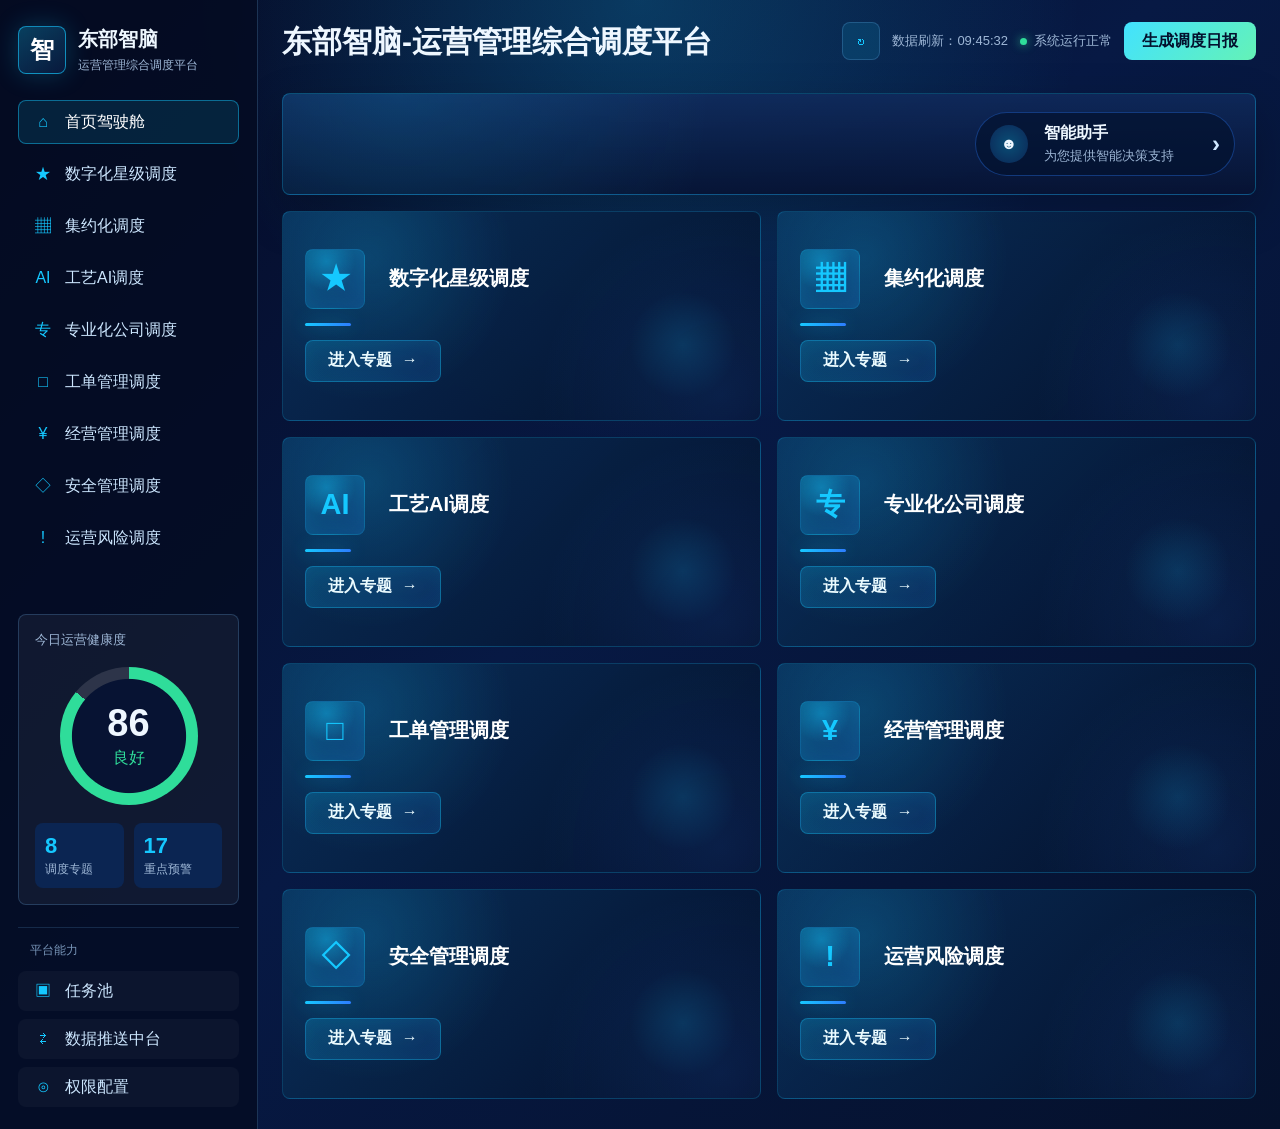
==== commit 0cd77af0: "更新任务池与星级看板交互" ====
--- a/index.html
+++ b/index.html
@@ -4,7 +4,7 @@
     <meta charset="UTF-8" />
     <meta name="viewport" content="width=device-width, initial-scale=1.0" />
     <title>东部智脑-运营管理综合调度平台</title>
-    <link rel="stylesheet" href="./styles.css?v=20260706-1015" />
+    <link rel="stylesheet" href="./styles.css?v=20260715-task-pool" />
   </head>
   <body>
     <div class="app-shell">
@@ -131,6 +131,7 @@
 
     <script src="./intensive-tasks-data.js?v=20260705-1010"></script>
     <script src="./intensive-review-data.js?v=20260705-1120"></script>
-    <script src="./app.js?v=20260706-1015"></script>
+    <script src="./star-target-project-data.js?v=20260714-target-layers"></script>
+    <script src="./app.js?v=20260715-task-pool"></script>
   </body>
 </html>
--- a/styles.css
+++ b/styles.css
@@ -1703,7 +1703,7 @@
 .region-summary-score {
   grid-column: 1 / -1;
   display: grid;
-  grid-template-columns: minmax(0, 1fr) auto;
+  grid-template-columns: auto minmax(0, 1fr) auto;
   align-items: end;
   gap: 12px;
   padding-top: 12px;
@@ -3579,9 +3579,64 @@
 
 .star-metrics {
   display: grid;
-  gap: 12px;
+  gap: 16px;
   min-width: 0;
 }
+
+.star-metric-group {
+  display: grid;
+  gap: 14px;
+  padding: 16px;
+  border: 1px solid rgba(21, 200, 255, 0.24);
+  border-radius: 10px;
+  background:
+    linear-gradient(90deg, rgba(17, 105, 181, 0.12), transparent 36%),
+    rgba(4, 15, 41, 0.66);
+  box-shadow: inset 0 1px 0 rgba(190, 240, 255, 0.06);
+}
+
+.star-metric-group-stars { border-color: rgba(35, 184, 255, 0.38); }
+.star-metric-group-scores { border-color: rgba(80, 214, 190, 0.34); }
+.star-metric-group-tasks { border-color: rgba(115, 143, 255, 0.4); }
+
+.star-metric-group-head {
+  display: flex;
+  align-items: end;
+  justify-content: space-between;
+  gap: 20px;
+  padding: 0 2px 2px 12px;
+  border-left: 4px solid var(--cyan);
+}
+
+.star-metric-group-scores .star-metric-group-head { border-left-color: #48ddb6; }
+.star-metric-group-tasks .star-metric-group-head { border-left-color: #6e91ff; }
+
+.star-metric-group-head span {
+  display: block;
+  margin-bottom: 4px;
+  color: #73dff7;
+  font-size: 11px;
+  font-weight: 1000;
+  letter-spacing: 0.08em;
+}
+
+.star-metric-group-head h3 {
+  margin: 0;
+  color: #f4fbff;
+  font-size: 18px;
+}
+
+.star-metric-group-head p {
+  margin: 0;
+  color: var(--muted);
+  font-size: 13px;
+}
+
+.star-metric-group-cards { margin: 0; }
+
+.star-metric-group-stars .star-metric-group-cards { grid-template-columns: repeat(3, minmax(0, 1fr)); }
+.star-metric-group-scores .star-metric-group-cards { grid-template-columns: repeat(4, minmax(0, 1fr)); }
+.star-metric-group-tasks .star-metric-group-cards { grid-template-columns: repeat(5, minmax(0, 1fr)); }
 
 .star-metrics.hide-on-region-view {
   display: none;
@@ -3595,8 +3650,754 @@
   display: none;
 }
 
+.star-metrics.hide-on-lineage-view {
+  display: none;
+}
+
+.star-metrics.hide-on-dashboard-view {
+  display: none;
+}
+
 .star-metrics.hide-on-supervision-view {
   display: none;
+}
+
+.star-card-books {
+  display: grid;
+  grid-template-columns: minmax(0, 1.2fr) minmax(0, 1.34fr) minmax(0, 0.9fr);
+  grid-template-areas: "stars scores tasks";
+  gap: 16px;
+  align-items: stretch;
+  margin-top: 18px;
+}
+
+.star-dashboard-page {
+  display: grid;
+  gap: 16px;
+  min-height: 620px;
+  padding: 2px;
+}
+
+#starDashboardHeroSlot {
+  margin: 8px 0 14px;
+}
+
+#starDashboardHeroSlot.hidden {
+  display: none;
+}
+
+.star-dashboard-hero {
+  position: relative;
+  min-height: 112px;
+  display: flex;
+  align-items: center;
+  gap: 18px;
+  padding: 16px 18px;
+  border: 1px solid rgba(21, 200, 255, 0.28);
+  border-radius: 8px;
+  background:
+    linear-gradient(90deg, rgba(21, 200, 255, 0.12), rgba(4, 14, 37, 0.24) 44%, rgba(100, 242, 182, 0.08)),
+    linear-gradient(rgba(255, 255, 255, 0.035) 1px, transparent 1px),
+    linear-gradient(90deg, rgba(255, 255, 255, 0.035) 1px, transparent 1px),
+    rgba(5, 18, 48, 0.72);
+  background-size: auto, 28px 28px, 28px 28px, auto;
+}
+
+.star-dashboard-hero span {
+  color: #7df7ff;
+  font-size: 12px;
+  font-weight: 1000;
+  letter-spacing: 0;
+}
+
+.star-dashboard-hero h3 {
+  margin: 6px 0 0;
+  color: #f6fbff;
+  font-size: 28px;
+  line-height: 1;
+  white-space: nowrap;
+}
+
+.star-dashboard-hero > div:first-child {
+  display: grid;
+  grid-template-columns: auto minmax(0, 1fr);
+  align-items: baseline;
+  column-gap: 20px;
+  row-gap: 6px;
+  min-width: 0;
+  width: 100%;
+  padding-right: 0;
+}
+
+.star-dashboard-hero > div:first-child > span {
+  grid-column: 1 / -1;
+}
+
+.star-dashboard-target {
+  margin: 0;
+  color: #ffd84d;
+  font-size: 28px;
+  font-weight: 1000;
+  line-height: 1;
+  white-space: nowrap;
+  text-shadow: 0 0 16px rgba(255, 216, 77, 0.28);
+}
+
+.star-dashboard-nav-cards {
+  display: grid;
+  grid-template-columns: repeat(5, minmax(0, 1fr));
+  gap: 14px;
+}
+
+.star-dashboard-nav-cards button {
+  min-height: 104px;
+  display: grid;
+  align-content: center;
+  justify-items: start;
+  gap: 10px;
+  padding: 18px;
+  border: 1px solid rgba(21, 200, 255, 0.34);
+  border-radius: 8px;
+  color: #eaf7ff;
+  background:
+    radial-gradient(circle at 100% 0%, rgba(100, 242, 182, 0.18), transparent 34%),
+    linear-gradient(135deg, rgba(16, 80, 140, 0.64), rgba(4, 14, 37, 0.88));
+  text-align: left;
+  box-shadow: inset 0 0 0 1px rgba(255, 255, 255, 0.025);
+  transition: transform 0.2s ease, border-color 0.2s ease, box-shadow 0.2s ease;
+}
+
+.star-dashboard-nav-cards button:hover {
+  border-color: rgba(100, 242, 182, 0.7);
+  box-shadow: 0 0 26px rgba(21, 200, 255, 0.18);
+  transform: translateY(-2px);
+}
+
+.star-dashboard-nav-cards span {
+  color: #ffffff;
+  font-size: 20px;
+  font-weight: 1000;
+}
+
+.star-dashboard-nav-cards strong {
+  color: #9fdcff;
+  font-size: 13px;
+  font-weight: 900;
+}
+
+.star-target-bar {
+  display: grid;
+  gap: 14px;
+  padding: 16px;
+  border: 1px solid rgba(100, 242, 182, 0.45);
+  border-radius: 8px;
+  background:
+    linear-gradient(90deg, rgba(21, 200, 255, 0.12), rgba(4, 14, 37, 0.7) 46%, rgba(100, 242, 182, 0.1)),
+    linear-gradient(rgba(255, 255, 255, 0.03) 1px, transparent 1px),
+    linear-gradient(90deg, rgba(255, 255, 255, 0.03) 1px, transparent 1px),
+    rgba(5, 18, 48, 0.78);
+  background-size: auto, 24px 24px, 24px 24px, auto;
+  box-shadow: inset 0 0 0 1px rgba(21, 200, 255, 0.08), 0 18px 34px rgba(0, 0, 0, 0.18);
+}
+
+.star-target-bar-head {
+  display: flex;
+  align-items: end;
+  justify-content: space-between;
+  gap: 18px;
+}
+
+.star-target-bar-head > div:first-child {
+  display: grid;
+  gap: 4px;
+}
+
+.star-target-bar-head span {
+  color: #7df7ff;
+  font-size: 11px;
+  font-weight: 1000;
+}
+
+.star-target-bar-head h3 {
+  margin: 0;
+  color: #f8fcff;
+  font-size: 24px;
+  line-height: 1.1;
+}
+
+.star-target-bar-head p {
+  margin: 0;
+  color: #a9cbed;
+  font-size: 13px;
+  font-weight: 800;
+}
+
+.star-target-head-stat {
+  min-width: 128px;
+  padding: 10px 14px;
+  border: 1px solid rgba(21, 200, 255, 0.32);
+  border-radius: 8px;
+  background: rgba(5, 18, 48, 0.76);
+  text-align: center;
+}
+
+.star-target-head-stat strong {
+  display: block;
+  color: #ffffff;
+  font-size: 30px;
+  line-height: 1;
+}
+
+.star-target-area-grid {
+  display: grid;
+  grid-template-columns: repeat(4, minmax(0, 1fr));
+  gap: 12px;
+}
+
+.star-target-dimension-card {
+  min-height: 206px;
+  display: grid;
+  align-content: start;
+  gap: 12px;
+  padding: 14px;
+  border: 1px solid rgba(21, 200, 255, 0.34);
+  border-radius: 8px;
+  background: linear-gradient(180deg, rgba(16, 80, 140, 0.58), rgba(4, 14, 37, 0.9));
+  box-shadow: inset 0 0 0 1px rgba(255, 255, 255, 0.03);
+}
+
+.star-target-dimension-card > span {
+  color: #f8fcff;
+  font-size: 16px;
+  font-weight: 1000;
+}
+
+.star-target-dimension-card div {
+  display: flex;
+  align-items: baseline;
+  justify-content: space-between;
+  gap: 10px;
+  padding-top: 8px;
+  border-top: 1px solid rgba(143, 234, 255, 0.12);
+}
+
+.star-target-dimension-card em {
+  color: #9fc9ee;
+  font-size: 13px;
+  font-style: normal;
+  font-weight: 900;
+}
+
+.star-target-dimension-card strong {
+  color: #ffffff;
+  font-size: 24px;
+  line-height: 1;
+  white-space: nowrap;
+}
+
+.star-target-dimension-card strong i {
+  margin-left: 2px;
+  color: #bfeaff;
+  font-size: 13px;
+  font-style: normal;
+}
+
+.star-target-score-section {
+  display: grid;
+  gap: 10px;
+}
+
+.star-target-section-label {
+  color: #8feaff;
+  font-size: 13px;
+  font-weight: 1000;
+}
+
+.star-target-region-section {
+  display: grid;
+  gap: 10px;
+}
+
+.star-target-region-toolbar {
+  display: flex;
+  align-items: center;
+  justify-content: space-between;
+  flex-wrap: wrap;
+  gap: 16px;
+  padding: 2px 0;
+}
+
+.star-target-region-title {
+  display: grid;
+  gap: 4px;
+  flex: 1 1 240px;
+}
+
+.star-target-region-toolbar strong {
+  color: #f8fcff;
+  font-size: 16px;
+  font-weight: 1000;
+}
+
+.star-target-region-toolbar small {
+  color: #9fc9ee;
+  font-size: 12px;
+  font-weight: 900;
+}
+
+.star-target-scope-switch {
+  display: grid;
+  grid-template-columns: repeat(2, minmax(0, 1fr));
+  min-width: 184px;
+  padding: 3px;
+  border: 1px solid rgba(21, 200, 255, 0.34);
+  border-radius: 7px;
+  background: rgba(5, 18, 48, 0.74);
+}
+
+.star-target-scope-btn {
+  min-height: 32px;
+  border: 0;
+  border-radius: 5px;
+  color: #9fc9ee;
+  background: transparent;
+  font: inherit;
+  font-size: 13px;
+  font-weight: 1000;
+  cursor: pointer;
+}
+
+.star-target-scope-btn.active {
+  color: #ffffff;
+  background: linear-gradient(135deg, #117ded, #16b9dc);
+  box-shadow: 0 4px 12px rgba(13, 121, 226, 0.3);
+}
+
+.star-target-controls {
+  display: flex;
+  flex: 0 1 auto;
+  flex-wrap: wrap;
+  justify-content: flex-end;
+  gap: 8px;
+}
+
+.star-target-filter {
+  min-width: 214px;
+  display: grid;
+  grid-template-columns: auto minmax(132px, 1fr);
+  align-items: center;
+  gap: 10px;
+  padding: 7px 10px 7px 12px;
+  border: 1px solid rgba(21, 200, 255, 0.38);
+  border-radius: 7px;
+  background: rgba(5, 18, 48, 0.8);
+}
+
+.star-target-filter span {
+  color: #8feaff;
+  font-size: 12px;
+  font-weight: 900;
+  white-space: nowrap;
+}
+
+.star-target-filter select {
+  min-width: 0;
+  height: 30px;
+  padding: 0 28px 0 8px;
+  border: 0;
+  outline: 0;
+  color: #f8fcff;
+  background: rgba(16, 55, 108, 0.72);
+  font-weight: 900;
+}
+
+.star-target-region-table-wrap {
+  max-height: 488px;
+  overflow: auto;
+  border: 1px solid rgba(21, 200, 255, 0.28);
+  border-radius: 8px;
+  background: rgba(5, 18, 48, 0.74);
+}
+
+.star-target-region-table {
+  width: 100%;
+  min-width: 790px;
+  border-collapse: separate;
+  border-spacing: 0;
+  table-layout: fixed;
+}
+
+.star-target-region-table th,
+.star-target-region-table td {
+  padding: 11px 14px;
+  border-bottom: 1px solid rgba(143, 234, 255, 0.1);
+  text-align: center;
+  white-space: nowrap;
+}
+
+.star-target-region-table th {
+  position: sticky;
+  top: 0;
+  z-index: 1;
+  color: #bfeaff;
+  background: #123a76;
+  font-size: 12px;
+  font-weight: 1000;
+  letter-spacing: 0;
+}
+
+.star-target-region-table th:nth-child(1),
+.star-target-region-table td:nth-child(1) { width: 52px; }
+
+.star-target-region-table th:nth-child(2),
+.star-target-region-table td:nth-child(2) {
+  width: 32%;
+  text-align: left;
+}
+
+.star-target-region-table th:nth-child(3),
+.star-target-region-table td:nth-child(3) { width: 92px; }
+
+.star-target-region-table.project-mode th:nth-child(2),
+.star-target-region-table.project-mode td:nth-child(2) { width: 22%; }
+
+.star-target-region-table.project-mode th:nth-child(3),
+.star-target-region-table.project-mode td:nth-child(3) {
+  width: 34%;
+  text-align: left;
+}
+
+.star-target-region-table tbody tr {
+  transition: background 0.16s ease;
+}
+
+.star-target-region-table tbody tr:nth-child(even) {
+  background: rgba(13, 45, 92, 0.32);
+}
+
+.star-target-region-table tbody tr:hover {
+  background: rgba(27, 128, 198, 0.18);
+}
+
+.star-target-region-table td {
+  color: #d9edff;
+  font-size: 13px;
+  font-weight: 800;
+}
+
+.star-target-region-table td strong {
+  color: #ffffff;
+  font-size: 14px;
+  font-weight: 1000;
+}
+
+.star-target-region-table .row-number {
+  color: #7edfff;
+  font-variant-numeric: tabular-nums;
+}
+
+.star-target-region-table .plant-count {
+  color: #9fc9ee;
+}
+
+.star-target-region-table .star-target-project-name {
+  display: block;
+  overflow: hidden;
+  color: #d9edff;
+  text-overflow: ellipsis;
+}
+
+
+.star-card-books.hide-on-region-view,
+.star-card-books.hide-on-gantt-view,
+.star-card-books.hide-on-project-view,
+.star-card-books.hide-on-supervision-view {
+  display: none;
+}
+
+.star-card-book {
+  position: relative;
+  z-index: 1;
+  display: grid;
+  grid-template-rows: auto auto 1fr;
+  gap: 12px;
+  min-height: 520px;
+  padding: 14px;
+  border: 1px solid rgba(21, 200, 255, 0.32);
+  border-radius: 8px;
+  background:
+    linear-gradient(180deg, rgba(21, 200, 255, 0.08), transparent 34%),
+    linear-gradient(90deg, rgba(21, 200, 255, 0.08), transparent 38%),
+    rgba(5, 18, 48, 0.74);
+  transition: border-color 0.2s ease, box-shadow 0.2s ease;
+  overflow: hidden;
+}
+
+.star-card-book::before {
+  content: "";
+  position: absolute;
+  inset: 0;
+  border-top: 2px solid rgba(125, 247, 255, 0.5);
+  pointer-events: none;
+}
+
+.star-card-book::after {
+  content: "";
+  position: absolute;
+  left: 14px;
+  right: 14px;
+  bottom: 0;
+  height: 2px;
+  background: linear-gradient(90deg, transparent, rgba(100, 242, 182, 0.62), transparent);
+  pointer-events: none;
+}
+
+.star-card-book:hover,
+.star-card-book:focus-within {
+  z-index: 5;
+  border-color: rgba(100, 242, 182, 0.66);
+  box-shadow: 0 18px 42px rgba(0, 0, 0, 0.24), 0 0 28px rgba(21, 200, 255, 0.12);
+}
+
+.star-book-stars { grid-area: stars; }
+.star-book-scores { grid-area: scores; }
+.star-book-tasks { grid-area: tasks; }
+
+.star-book-head {
+  display: flex;
+  align-items: center;
+  justify-content: space-between;
+  gap: 10px;
+  min-height: 30px;
+}
+
+.star-book-head span {
+  color: #f5fbff;
+  font-size: 15px;
+  font-weight: 1000;
+}
+
+.star-book-jump {
+  height: 24px;
+  padding: 0 8px;
+  border: 1px solid rgba(21, 200, 255, 0.42);
+  border-radius: 6px;
+  color: #7df7ff;
+  background: rgba(21, 200, 255, 0.08);
+  font-size: 12px;
+  font-weight: 1000;
+}
+
+.star-book-jump:hover {
+  color: #03112e;
+  background: linear-gradient(135deg, var(--cyan), #64f2b6);
+}
+
+.star-book-cover.star-score-row,
+.star-book-cover.star-task-row {
+  grid-template-columns: 1fr;
+  gap: 12px;
+}
+
+.star-book-stars .star-book-cover.star-score-row {
+  grid-template-columns: repeat(3, minmax(0, 1fr));
+}
+
+.star-book-scores .star-book-cover.star-score-row {
+  grid-template-columns: repeat(2, minmax(0, 1fr));
+}
+
+.star-book-tasks .star-book-cover .metric-card {
+  min-height: 226px;
+}
+
+.star-book-stars .star-book-cover .metric-card {
+  min-height: 178px;
+  grid-template-rows: 54px 54px 42px;
+}
+
+.star-book-scores .star-book-cover .metric-card {
+  min-height: 178px;
+  grid-template-rows: 54px 54px 42px;
+}
+
+.star-book-pages {
+  max-height: 0;
+  opacity: 0;
+  overflow: hidden;
+  transform: translateY(-8px);
+  transition: max-height 0.24s ease, opacity 0.18s ease, transform 0.24s ease;
+  pointer-events: none;
+}
+
+.star-card-book:hover .star-book-pages,
+.star-card-book:focus-within .star-book-pages {
+  max-height: 620px;
+  opacity: 1;
+  transform: translateY(0);
+  pointer-events: auto;
+}
+
+.star-mixed-grid {
+  display: grid;
+  gap: 10px;
+}
+
+.star-book-stars .star-mixed-grid {
+  grid-template-columns: repeat(3, minmax(0, 1fr));
+}
+
+.star-book-stars .star-book-pages {
+  max-height: none;
+  opacity: 1;
+  overflow: visible;
+  transform: none;
+  pointer-events: auto;
+}
+
+.star-book-scores .star-mixed-grid {
+  grid-template-columns: repeat(2, minmax(0, 1fr));
+}
+
+.star-book-stars .star-book-pages .star-goal-card {
+  min-height: 187px;
+  grid-template-rows: 54px 54px 42px;
+}
+
+.star-book-tasks .star-book-pages {
+  grid-template-columns: repeat(2, minmax(0, 1fr));
+  gap: 10px;
+}
+
+.star-book-tasks .star-task-row {
+  display: grid;
+}
+
+.star-annual-goals {
+  display: grid;
+  gap: 10px;
+  margin: 0;
+  padding: 12px;
+  border: 1px solid rgba(21, 200, 255, 0.22);
+  border-radius: 8px;
+  background:
+    radial-gradient(circle at 50% 0%, rgba(21, 200, 255, 0.12), transparent 42%),
+    rgba(5, 18, 48, 0.72);
+}
+
+.star-annual-goals.hide-on-region-view,
+.star-annual-goals.hide-on-gantt-view,
+.star-annual-goals.hide-on-project-view,
+.star-annual-goals.hide-on-supervision-view {
+  display: none;
+}
+
+.star-goal-head {
+  display: flex;
+  align-items: center;
+  justify-content: space-between;
+  gap: 12px;
+}
+
+.star-goal-head span {
+  color: #f5fbff;
+  font-size: 15px;
+  font-weight: 1000;
+}
+
+.star-goal-head small {
+  color: #8fb5d8;
+  font-weight: 800;
+}
+
+.star-goal-row {
+  display: grid;
+  grid-template-columns: repeat(7, minmax(0, 1fr));
+  gap: 10px;
+}
+
+.star-goal-card {
+  min-height: 104px;
+  display: grid;
+  grid-template-rows: 34px 34px 22px;
+  align-content: start;
+  gap: 6px;
+  padding: 12px;
+  border: 1px solid rgba(21, 200, 255, 0.28);
+  border-radius: 8px;
+  color: #eaf7ff;
+  background: linear-gradient(180deg, rgba(16, 55, 108, 0.78), rgba(5, 18, 48, 0.9));
+  text-align: left;
+  cursor: pointer;
+  transition: border-color 0.2s ease, box-shadow 0.2s ease, transform 0.2s ease;
+}
+
+.star-goal-card span {
+  color: #f8fcff;
+  font-size: 13px;
+  font-weight: 1000;
+  line-height: 1.35;
+}
+
+.star-goal-card strong {
+  color: #ffffff;
+  font-size: 26px;
+  line-height: 1;
+  white-space: nowrap;
+}
+
+.star-goal-card em {
+  margin-left: 4px;
+  color: #8feaff;
+  font-size: 13px;
+  font-style: normal;
+  font-weight: 1000;
+}
+
+.star-goal-card i {
+  justify-self: start;
+  padding: 3px 8px;
+  border-radius: 6px;
+  color: #03112e;
+  background: linear-gradient(135deg, var(--cyan), #64f2b6);
+  font-size: 12px;
+  font-style: normal;
+  font-weight: 1000;
+}
+
+.star-goal-card:hover,
+.star-goal-card.active {
+  border-color: rgba(100, 242, 182, 0.8);
+  box-shadow: 0 0 22px rgba(21, 200, 255, 0.18);
+  transform: translateY(-2px);
+}
+
+.star-goal-card.active i {
+  background: #f8fbff;
+}
+
+.star-goal-detail {
+  min-height: 118px;
+  padding: 12px;
+  border: 1px dashed rgba(100, 242, 182, 0.38);
+  border-radius: 8px;
+  background: rgba(3, 13, 34, 0.72);
+}
+
+.star-goal-detail-head {
+  display: flex;
+  align-items: center;
+  justify-content: space-between;
+}
+
+.star-goal-detail-head span {
+  color: #eaf7ff;
+  font-size: 15px;
+  font-weight: 1000;
+}
+
+.star-goal-detail-body {
+  min-height: 72px;
 }
 
 .star-score-row {
@@ -3723,6 +4524,20 @@
 .star-task-interaction-grid small {
   color: #9fb7d7;
   font-weight: 800;
+}
+
+.star-task-dispatch-page {
+  display: grid;
+  gap: 14px;
+}
+
+.star-task-dispatch-frame {
+  width: 100%;
+  min-height: 860px;
+  border: 1px solid rgba(21, 200, 255, 0.28);
+  border-radius: 8px;
+  background: #061736;
+  box-shadow: 0 18px 42px rgba(0, 0, 0, 0.22);
 }
 
 .star-task-metric-panel {
@@ -4477,6 +5292,7 @@
 }
 
 .star-score-row .metric-card,
+.star-mixed-grid .metric-card,
 .star-task-row .metric-card {
   min-height: 132px;
   display: grid;
@@ -4486,11 +5302,15 @@
   min-width: 0;
 }
 
-.star-score-row .metric-card {
+.star-score-row .metric-card,
+.star-mixed-grid .metric-card {
+  min-height: 156px;
+  grid-template-rows: 50px 40px minmax(48px, auto);
   padding: 14px 12px;
 }
 
-.star-score-row .metric-card span {
+.star-score-row .metric-card span,
+.star-mixed-grid .metric-card span {
   font-size: 13px;
   line-height: 1.32;
   display: flex;
@@ -4498,7 +5318,8 @@
   min-height: 50px;
 }
 
-.star-score-row .metric-card strong {
+.star-score-row .metric-card strong,
+.star-mixed-grid .metric-card strong {
   align-self: center;
   margin: 0;
   font-size: 28px;
@@ -4536,9 +5357,16 @@
 }
 
 .star-score-row .metric-card small,
+.star-mixed-grid .metric-card small,
 .star-task-row .metric-card small {
   align-self: end;
-  line-height: 1.2;
+  line-height: 1.35;
+  white-space: normal;
+}
+
+.star-score-row .metric-card small,
+.star-mixed-grid .metric-card small {
+  font-size: 12px;
 }
 
 .star-task-row .metric-card {
@@ -8230,7 +9058,7 @@
   gap: 16px;
 }
 
-.specialty-project-top,
+.specialty-project-hero,
 .specialty-year-overview,
 .specialty-week-overview {
   border: 1px solid rgba(115, 190, 255, 0.2);
@@ -8241,24 +9069,35 @@
   box-shadow: inset 0 0 28px rgba(21, 200, 255, 0.04);
 }
 
-.specialty-project-top {
+.specialty-project-hero {
   display: grid;
   grid-template-columns: auto minmax(0, 1fr) auto;
-  gap: 18px;
+  gap: 22px;
   align-items: center;
-  padding: 18px;
-}
-
-.specialty-project-top h3 {
+  min-height: 108px;
+  padding: 20px 24px;
+}
+
+.specialty-project-back {
+  min-width: 132px;
+  height: 42px;
+  color: var(--cyan);
+  border-color: rgba(21, 200, 255, 0.36);
+  background: rgba(21, 200, 255, 0.08);
+}
+
+.specialty-project-title h3 {
   margin: 0;
   color: #fff;
-  font-size: 24px;
-}
-
-.specialty-project-top p {
+  font-size: clamp(22px, 2.1vw, 34px);
+  letter-spacing: 0;
+}
+
+.specialty-project-title p {
   margin: 6px 0 0;
   color: var(--muted);
   font-weight: 800;
+  font-size: 15px;
 }
 
 .specialty-project-kpis {
@@ -8272,10 +9111,12 @@
   display: grid;
   align-content: center;
   gap: 10px;
-  padding: 16px;
+  padding: 18px 20px;
   border: 1px solid rgba(115, 190, 255, 0.18);
   border-radius: 8px;
-  background: rgba(5, 18, 45, 0.78);
+  background:
+    linear-gradient(135deg, rgba(21, 200, 255, 0.07), transparent 52%),
+    rgba(5, 18, 45, 0.78);
 }
 
 .specialty-project-kpis span {
@@ -8290,32 +9131,45 @@
 
 .specialty-year-overview,
 .specialty-week-overview {
-  padding: 18px;
+  padding: 20px 22px 22px;
   overflow: hidden;
 }
 
+.specialty-week-overview {
+  scroll-margin-top: 20px;
+}
+
 .specialty-month-strip {
   display: grid;
-  grid-template-columns: repeat(12, minmax(72px, 1fr));
-  gap: 8px;
-  margin-bottom: 14px;
+  grid-template-columns: repeat(12, minmax(86px, 1fr));
+  gap: 10px;
+  margin-bottom: 18px;
 }
 
 .specialty-month-strip button {
-  min-height: 72px;
-  display: grid;
-  place-items: center;
-  gap: 5px;
+  min-height: 86px;
+  display: grid;
+  align-content: center;
+  justify-items: center;
+  gap: 6px;
   border: 1px solid rgba(115, 190, 255, 0.22);
   border-radius: 8px;
   color: #eaf7ff;
-  background: rgba(5, 18, 45, 0.66);
+  background:
+    linear-gradient(180deg, rgba(63, 142, 255, 0.1), rgba(5, 18, 45, 0.66)),
+    rgba(5, 18, 45, 0.66);
   cursor: pointer;
+  transition: transform 0.16s ease, border-color 0.16s ease, background 0.16s ease;
+}
+
+.specialty-month-strip button:hover {
+  transform: translateY(-2px);
+  border-color: rgba(21, 200, 255, 0.48);
 }
 
 .specialty-month-strip button.active {
   border-color: var(--cyan);
-  box-shadow: 0 0 0 2px rgba(21, 200, 255, 0.22);
+  box-shadow: 0 0 0 2px rgba(21, 200, 255, 0.22), 0 12px 26px rgba(0, 0, 0, 0.18);
 }
 
 .specialty-month-strip button.done { background: rgba(31, 183, 129, 0.2); border-color: rgba(34, 215, 149, 0.45); }
@@ -8325,12 +9179,26 @@
 .specialty-month-strip button.pending { background: rgba(127, 145, 172, 0.13); }
 
 .specialty-month-strip strong {
-  font-size: 20px;
+  font-size: 24px;
+  line-height: 1;
 }
 
 .specialty-month-strip span {
   color: var(--muted);
   font-weight: 900;
+}
+
+.specialty-month-strip em {
+  min-width: 48px;
+  height: 24px;
+  display: grid;
+  place-items: center;
+  border-radius: 999px;
+  background: rgba(255, 255, 255, 0.12);
+  color: #fff;
+  font-style: normal;
+  font-weight: 900;
+  font-size: 12px;
 }
 
 .specialty-project-gantt,
@@ -8339,12 +9207,13 @@
   overflow-x: auto;
   border: 1px solid rgba(115, 190, 255, 0.14);
   border-radius: 8px;
+  background: rgba(3, 15, 39, 0.42);
 }
 
 .specialty-project-gantt-row {
-  min-width: 1120px;
-  display: grid;
-  grid-template-columns: 250px repeat(12, minmax(68px, 1fr));
+  min-width: 1180px;
+  display: grid;
+  grid-template-columns: 270px repeat(12, minmax(70px, 1fr));
   border-bottom: 1px solid rgba(115, 190, 255, 0.12);
 }
 
@@ -8377,12 +9246,13 @@
 .specialty-project-gantt-head,
 .specialty-week-head,
 .specialty-week-table-head {
-  background: rgba(45, 125, 255, 0.24);
+  background: rgba(45, 125, 255, 0.28);
 }
 
 .specialty-subtask-title {
   justify-items: start;
   text-align: left;
+  padding-left: 18px !important;
 }
 
 .specialty-subtask-title b,
@@ -8408,6 +9278,7 @@
   color: #04142d;
   font-style: normal;
   font-weight: 900;
+  box-shadow: 0 8px 18px rgba(0, 0, 0, 0.16);
 }
 
 .specialty-project-gantt-row i.done,
@@ -8422,9 +9293,9 @@
 .specialty-week-row i.pending { background: rgba(127, 145, 172, 0.18); color: var(--muted); }
 
 .specialty-week-row {
-  min-width: 860px;
-  display: grid;
-  grid-template-columns: 240px repeat(4, minmax(140px, 1fr));
+  min-width: 980px;
+  display: grid;
+  grid-template-columns: 260px repeat(4, minmax(160px, 1fr));
   border-bottom: 1px solid rgba(115, 190, 255, 0.12);
 }
 
@@ -8432,13 +9303,15 @@
   margin-top: 14px;
   border: 1px solid rgba(115, 190, 255, 0.14);
   border-radius: 8px;
-  overflow: hidden;
+  overflow-x: auto;
+  background: rgba(3, 15, 39, 0.42);
 }
 
 .specialty-week-table-head,
 .specialty-week-table-row {
-  display: grid;
-  grid-template-columns: 80px 130px minmax(260px, 1fr) 110px 130px 120px;
+  min-width: 980px;
+  display: grid;
+  grid-template-columns: 90px 150px minmax(320px, 1fr) 120px 150px 130px;
   align-items: center;
   gap: 0;
 }
@@ -8497,7 +9370,1737 @@
   font-weight: 900;
 }
 
+.specialty-interaction-layout {
+  display: grid;
+  grid-template-columns: minmax(0, 1fr) minmax(300px, 0.34fr);
+  gap: 14px;
+  align-items: start;
+}
+
+.specialty-interaction-main,
+.specialty-interaction-side {
+  display: grid;
+  gap: 12px;
+  min-width: 0;
+}
+
+.specialty-workbench-card,
+.specialty-workflow-card,
+.specialty-ledger-card,
+.specialty-side-card {
+  border: 1px solid rgba(115, 190, 255, 0.18);
+  border-radius: 8px;
+  padding: 16px;
+  background:
+    radial-gradient(circle at 12% 8%, rgba(21, 200, 255, 0.14), transparent 36%),
+    rgba(8, 31, 73, 0.76);
+  box-shadow: inset 0 0 28px rgba(21, 200, 255, 0.04);
+  overflow: hidden;
+}
+
+.specialty-ledger-card {
+  overflow-x: auto;
+}
+
+.specialty-ledger-card .specialty-section-title {
+  min-width: 100%;
+}
+
+.specialty-section-title {
+  display: flex;
+  align-items: center;
+  gap: 8px;
+  margin-bottom: 12px;
+}
+
+.specialty-section-title i {
+  width: 4px;
+  height: 20px;
+  border-radius: 999px;
+  background: linear-gradient(180deg, var(--cyan), var(--blue));
+  box-shadow: 0 0 14px rgba(21, 200, 255, 0.6);
+}
+
+.specialty-section-title h3,
+.specialty-side-card h3 {
+  margin: 0;
+  color: #fff;
+  font-size: 18px;
+}
+
+.specialty-action-grid {
+  display: grid;
+  grid-template-columns: repeat(6, minmax(0, 1fr));
+  gap: 10px;
+}
+
+.specialty-action-grid button {
+  min-height: 150px;
+  display: grid;
+  grid-template-rows: auto 1fr auto;
+  gap: 10px;
+  align-content: start;
+  padding: 16px 18px;
+  border: 1px solid rgba(115, 190, 255, 0.18);
+  border-radius: 8px;
+  color: #eef8ff;
+  background:
+    linear-gradient(180deg, rgba(21, 200, 255, 0.11), rgba(45, 125, 255, 0.04)),
+    rgba(5, 18, 45, 0.66);
+  text-align: left;
+}
+
+.specialty-action-grid button:hover {
+  border-color: rgba(21, 200, 255, 0.55);
+  transform: translateY(-1px);
+  box-shadow: inset 0 0 24px rgba(21, 200, 255, 0.08), 0 10px 22px rgba(0, 0, 0, 0.14);
+}
+
+.specialty-action-grid strong {
+  display: flex;
+  align-items: center;
+  justify-content: space-between;
+  color: #fff;
+  font-size: 20px;
+  line-height: 1.2;
+}
+
+.specialty-action-grid strong::after {
+  content: "›";
+  color: rgba(188, 232, 255, 0.72);
+  font-size: 24px;
+  font-weight: 900;
+}
+
+.specialty-action-grid ul {
+  display: grid;
+  gap: 7px;
+  margin: 0;
+  padding: 0;
+  list-style: none;
+}
+
+.specialty-action-grid li {
+  position: relative;
+  padding-left: 13px;
+  color: var(--muted);
+  font-size: 13px;
+  line-height: 1.35;
+  font-weight: 800;
+}
+
+.specialty-action-grid li::before {
+  content: "";
+  position: absolute;
+  left: 0;
+  top: 0.58em;
+  width: 5px;
+  height: 5px;
+  border-radius: 999px;
+  background: var(--cyan);
+  box-shadow: 0 0 10px rgba(21, 200, 255, 0.72);
+}
+
+.specialty-action-grid small {
+  justify-self: start;
+  padding: 6px 10px;
+  border: 1px solid rgba(21, 200, 255, 0.18);
+  border-radius: 999px;
+  color: #a9c4e4;
+  background: rgba(21, 200, 255, 0.07);
+  font-weight: 900;
+}
+
+.specialty-action-grid small b {
+  color: var(--green);
+  font-size: 18px;
+}
+
+.specialty-action-grid .specialty-service-entry {
+  background:
+    linear-gradient(180deg, rgba(47, 221, 154, 0.12), rgba(45, 125, 255, 0.04)),
+    rgba(5, 18, 45, 0.66);
+}
+
+.specialty-action-grid .specialty-service-entry strong {
+  font-size: 18px;
+}
+
+.specialty-stat-strip {
+  display: grid;
+  grid-template-columns: repeat(6, minmax(0, 1fr));
+  gap: 0;
+  margin-top: 10px;
+  border: 1px solid rgba(115, 190, 255, 0.14);
+  border-radius: 8px;
+  overflow: hidden;
+  background: rgba(4, 15, 41, 0.46);
+}
+
+.specialty-stat-strip article {
+  min-height: 74px;
+  display: grid;
+  gap: 7px;
+  align-content: center;
+  justify-items: center;
+  padding: 12px 10px;
+  border-right: 1px solid rgba(115, 190, 255, 0.12);
+  text-align: center;
+}
+
+.specialty-stat-strip article:last-child {
+  border-right: 0;
+}
+
+.specialty-stat-strip span {
+  color: var(--muted);
+  font-size: 13px;
+  font-weight: 900;
+}
+
+.specialty-stat-strip strong {
+  color: #fff;
+  font-size: 28px;
+  line-height: 1;
+}
+
+.specialty-stat-strip small {
+  margin-left: 3px;
+  color: var(--muted);
+  font-size: 12px;
+}
+
+.specialty-flowline {
+  display: grid;
+  grid-template-columns: repeat(6, minmax(0, 1fr));
+  gap: 12px;
+  position: relative;
+}
+
+.specialty-flowline::before {
+  content: "";
+  position: absolute;
+  left: 6%;
+  right: 6%;
+  top: 24px;
+  height: 2px;
+  background: linear-gradient(90deg, rgba(21, 200, 255, 0.1), rgba(21, 200, 255, 0.8), rgba(47, 221, 154, 0.4));
+}
+
+.specialty-flowline article {
+  position: relative;
+  display: grid;
+  justify-items: center;
+  gap: 6px;
+  text-align: center;
+}
+
+.specialty-flowline b {
+  width: 48px;
+  height: 48px;
+  display: grid;
+  place-items: center;
+  border-radius: 999px;
+  color: #fff;
+  background: linear-gradient(135deg, #267dff, #15c8ff);
+  box-shadow: 0 0 20px rgba(21, 200, 255, 0.24);
+  z-index: 1;
+}
+
+.specialty-flowline article:nth-child(2) b,
+.specialty-flowline article:nth-child(6) b {
+  background: linear-gradient(135deg, #21c8b7, #2fdd9a);
+}
+
+.specialty-flowline article:nth-child(4) b {
+  background: linear-gradient(135deg, #ff9f3d, #ff6e1f);
+}
+
+.specialty-flowline strong {
+  color: #fff;
+}
+
+.specialty-flowline span {
+  color: var(--muted);
+  font-size: 12px;
+  line-height: 1.45;
+}
+
+.specialty-ledger-table {
+  width: 100%;
+  min-width: 1180px;
+  overflow: hidden;
+  border: 1px solid rgba(115, 190, 255, 0.14);
+  border-radius: 8px;
+}
+
+.specialty-ledger-head,
+.specialty-ledger-row {
+  display: grid;
+  grid-template-columns:
+    56px
+    minmax(155px, 1.35fr)
+    minmax(112px, 0.88fr)
+    minmax(126px, 1fr)
+    minmax(210px, 1.65fr)
+    78px
+    minmax(96px, 0.78fr)
+    minmax(104px, 0.82fr)
+    84px
+    96px;
+  align-items: center;
+}
+
+.specialty-ledger-head {
+  min-height: 40px;
+  background: rgba(45, 125, 255, 0.24);
+}
+
+.specialty-ledger-row {
+  min-height: 46px;
+  border-top: 1px solid rgba(115, 190, 255, 0.1);
+  background: rgba(4, 15, 41, 0.44);
+}
+
+.specialty-ledger-head span,
+.specialty-ledger-row > span,
+.specialty-ledger-row > strong {
+  min-width: 0;
+  padding: 8px 10px;
+  color: #dcefff;
+  font-size: 13px;
+  font-weight: 900;
+  text-align: center;
+}
+
+.specialty-ledger-row > strong {
+  display: grid;
+  gap: 2px;
+  overflow: hidden;
+  color: #fff;
+  text-overflow: ellipsis;
+  white-space: nowrap;
+}
+
+.specialty-ledger-row > span:nth-child(5) {
+  display: flex;
+  align-items: center;
+  gap: 10px;
+}
+
+.specialty-ledger-row > strong b,
+.specialty-ledger-row > strong small {
+  min-width: 0;
+  overflow: hidden;
+  text-overflow: ellipsis;
+  white-space: nowrap;
+}
+
+.specialty-ledger-row > strong b {
+  font-size: 13px;
+}
+
+.specialty-ledger-row > strong small {
+  color: var(--muted);
+  font-size: 11px;
+}
+
+.ledger-progress {
+  min-width: 110px;
+  flex: 1;
+  height: 8px;
+  display: inline-block;
+  margin-right: 0;
+  border-radius: 999px;
+  background: rgba(143, 191, 255, 0.18);
+  overflow: hidden;
+  vertical-align: middle;
+}
+
+.ledger-progress em {
+  display: block;
+  height: 100%;
+  border-radius: inherit;
+  background: linear-gradient(90deg, var(--cyan), var(--blue));
+}
+
+.specialty-ledger-row b {
+  color: #fff;
+  font-size: 12px;
+}
+
+.archive-pill {
+  display: inline-grid;
+  min-width: 62px;
+  min-height: 24px;
+  place-items: center;
+  border-radius: 999px;
+  color: #8ec8ff;
+  background: rgba(45, 125, 255, 0.16);
+  font-style: normal;
+  font-size: 12px;
+}
+
+.ledger-actions {
+  display: flex;
+  justify-content: center;
+}
+
+.ledger-actions button,
+.specialty-side-card .panel-head button {
+  border: 1px solid rgba(21, 200, 255, 0.26);
+  border-radius: 6px;
+  color: var(--cyan);
+  background: rgba(21, 200, 255, 0.08);
+  font-weight: 900;
+}
+
+.ledger-actions button {
+  min-width: 48px;
+  min-height: 28px;
+  padding: 0 10px;
+  font-size: 12px;
+}
+
+.ledger-actions button:hover {
+  border-color: rgba(21, 200, 255, 0.62);
+  background: rgba(21, 200, 255, 0.16);
+}
+
+.specialty-ledger-modal {
+  width: min(1120px, calc(100vw - 36px));
+}
+
+.specialty-ledger-detail-kpis {
+  display: grid;
+  grid-template-columns: repeat(4, minmax(0, 1fr));
+  gap: 12px;
+  margin-top: 14px;
+}
+
+.specialty-ledger-detail-kpis article {
+  min-height: 82px;
+  display: grid;
+  gap: 8px;
+  align-content: center;
+  padding: 14px 16px;
+  border: 1px solid rgba(115, 190, 255, 0.16);
+  border-radius: 8px;
+  background: rgba(5, 18, 45, 0.58);
+}
+
+.specialty-ledger-detail-kpis span {
+  color: var(--muted);
+  font-weight: 900;
+}
+
+.specialty-ledger-detail-kpis strong {
+  color: #fff;
+  font-size: 24px;
+}
+
+.specialty-ledger-detail-section {
+  margin-top: 14px;
+  padding: 14px;
+  border: 1px solid rgba(115, 190, 255, 0.14);
+  border-radius: 8px;
+  background: rgba(4, 15, 41, 0.42);
+}
+
+.specialty-ledger-detail-section.compact {
+  display: grid;
+  gap: 8px;
+}
+
+.specialty-ledger-detail-section h3 {
+  margin: 0;
+  color: #fff;
+}
+
+.specialty-ledger-detail-section p {
+  margin: 0;
+  color: var(--muted);
+  font-weight: 800;
+  line-height: 1.6;
+}
+
+.specialty-subtask-cards {
+  display: grid;
+  grid-template-columns: repeat(5, minmax(0, 1fr));
+  gap: 10px;
+}
+
+.specialty-subtask-cards article {
+  position: relative;
+  min-height: 132px;
+  display: grid;
+  gap: 8px;
+  align-content: start;
+  padding: 14px;
+  border: 1px solid rgba(115, 190, 255, 0.15);
+  border-radius: 8px;
+  background: rgba(6, 27, 66, 0.58);
+}
+
+.specialty-subtask-cards article.done { border-color: rgba(47, 221, 154, 0.34); }
+.specialty-subtask-cards article.doing { border-color: rgba(54, 196, 255, 0.38); }
+.specialty-subtask-cards article.overdue { border-color: rgba(255, 91, 112, 0.42); }
+.specialty-subtask-cards article.warning { border-color: rgba(255, 159, 61, 0.42); }
+
+.specialty-subtask-cards b {
+  width: 26px;
+  height: 26px;
+  display: grid;
+  place-items: center;
+  border-radius: 999px;
+  color: #04142d;
+  background: var(--cyan);
+}
+
+.specialty-subtask-cards strong {
+  color: #fff;
+  font-size: 16px;
+}
+
+.specialty-subtask-cards span {
+  color: var(--muted);
+  font-size: 12px;
+  font-weight: 800;
+  line-height: 1.45;
+}
+
+.specialty-subtask-cards .specialty-status {
+  justify-self: start;
+}
+
+.specialty-subtask-detail-table {
+  overflow-x: auto;
+  border: 1px solid rgba(115, 190, 255, 0.12);
+  border-radius: 8px;
+}
+
+.specialty-subtask-detail-table > div {
+  min-width: 980px;
+  display: grid;
+  grid-template-columns: 160px 100px 110px 110px 140px minmax(220px, 1fr) 120px;
+  align-items: center;
+  border-top: 1px solid rgba(115, 190, 255, 0.1);
+}
+
+.specialty-subtask-detail-table > div:first-child {
+  border-top: 0;
+  background: rgba(45, 125, 255, 0.22);
+}
+
+.specialty-subtask-detail-table span,
+.specialty-subtask-detail-table strong {
+  min-height: 48px;
+  display: grid;
+  align-content: center;
+  padding: 9px 10px;
+  border-right: 1px solid rgba(115, 190, 255, 0.1);
+  color: #dcefff;
+  font-weight: 900;
+}
+
+.specialty-subtask-detail-table span:last-child {
+  border-right: 0;
+}
+
+.specialty-subtask-detail-table strong {
+  color: #fff;
+}
+
+.specialty-subtask-detail-table small {
+  margin-top: 3px;
+  color: var(--muted);
+}
+
+.specialty-side-card .panel-head {
+  margin-bottom: 8px;
+}
+
+.specialty-side-card h3 {
+  display: flex;
+  align-items: center;
+  gap: 8px;
+}
+
+.specialty-side-card h3 i {
+  color: var(--amber);
+  font-style: normal;
+}
+
+.specialty-side-card .panel-head button {
+  height: 30px;
+  padding: 0 8px;
+}
+
+.specialty-side-list {
+  display: grid;
+}
+
+.specialty-side-list article {
+  display: grid;
+  grid-template-columns: 28px minmax(0, 1fr) auto;
+  gap: 8px;
+  align-items: center;
+  min-height: 50px;
+  border-bottom: 1px solid rgba(115, 190, 255, 0.12);
+}
+
+.specialty-side-list article:last-child {
+  border-bottom: 0;
+}
+
+.specialty-side-list b {
+  width: 24px;
+  height: 24px;
+  display: grid;
+  place-items: center;
+  border-radius: 999px;
+  color: #fff;
+  background: linear-gradient(135deg, #267dff, #15c8ff);
+}
+
+.specialty-side-list strong {
+  overflow: hidden;
+  color: #ecf8ff;
+  text-overflow: ellipsis;
+  white-space: nowrap;
+}
+
+.specialty-side-list em {
+  min-width: 72px;
+  padding: 5px 8px;
+  border-radius: 999px;
+  color: #ff6476;
+  background: rgba(255, 101, 117, 0.14);
+  font-style: normal;
+  font-size: 12px;
+  font-weight: 900;
+  text-align: center;
+}
+
+.specialty-side-list em.waiting {
+  color: #69b7ff;
+  background: rgba(45, 125, 255, 0.16);
+}
+
+.specialty-side-list em.warning {
+  color: #ffbd66;
+  background: rgba(255, 159, 61, 0.15);
+}
+
+.specialty-side-list em.urgent {
+  color: #ff7382;
+  background: rgba(255, 101, 117, 0.16);
+}
+
+.specialty-side-list span {
+  grid-column: 2 / -1;
+  margin-top: -8px;
+  color: var(--muted);
+  font-size: 12px;
+  font-weight: 800;
+}
+
+.specialty-workspace-page {
+  display: grid;
+  gap: 14px;
+}
+
+.specialty-workspace-head,
+.specialty-work-card {
+  border: 1px solid rgba(115, 190, 255, 0.18);
+  border-radius: 8px;
+  background:
+    radial-gradient(circle at 12% 8%, rgba(21, 200, 255, 0.14), transparent 36%),
+    rgba(8, 31, 73, 0.76);
+  box-shadow: inset 0 0 28px rgba(21, 200, 255, 0.04);
+}
+
+.specialty-workspace-head {
+  display: grid;
+  grid-template-columns: auto minmax(0, 1fr) auto;
+  gap: 16px;
+  align-items: center;
+  padding: 16px;
+}
+
+.specialty-workspace-head h3 {
+  margin: 0;
+  color: #fff;
+  font-size: 24px;
+}
+
+.specialty-workspace-head span {
+  display: block;
+  margin-top: 5px;
+  color: var(--muted);
+  font-weight: 800;
+}
+
+.specialty-workspace-stats {
+  display: flex;
+  gap: 8px;
+}
+
+.specialty-workspace-stats article {
+  min-width: 92px;
+  padding: 10px 12px;
+  border: 1px solid rgba(21, 200, 255, 0.16);
+  border-radius: 8px;
+  background: rgba(4, 15, 41, 0.46);
+}
+
+.specialty-workspace-stats span {
+  margin: 0 0 5px;
+  color: var(--muted);
+  font-size: 12px;
+}
+
+.specialty-workspace-stats strong {
+  color: #fff;
+  font-size: 20px;
+}
+
+.specialty-workspace-grid,
+.specialty-review-layout,
+.specialty-coordinate-layout,
+.specialty-archive-layout {
+  display: grid;
+  gap: 12px;
+  align-items: start;
+}
+
+.submit-layout {
+  grid-template-columns: minmax(0, 1fr) 360px;
+}
+
+.update-layout {
+  grid-template-columns: minmax(0, 1fr) 340px;
+}
+
+.specialty-review-layout {
+  grid-template-columns: 300px minmax(0, 1fr) 310px;
+}
+
+.specialty-coordinate-layout {
+  grid-template-columns: 330px minmax(0, 1fr) 300px;
+}
+
+.specialty-archive-layout {
+  grid-template-columns: 250px minmax(0, 1fr) 340px;
+}
+
+.specialty-service-layout {
+  display: grid;
+  grid-template-columns: 250px minmax(0, 1fr);
+  gap: 12px;
+  align-items: start;
+}
+
+.specialty-service-object-card,
+.specialty-service-rule-card {
+  display: grid;
+  gap: 12px;
+}
+
+.specialty-service-object-list {
+  display: grid;
+  gap: 8px;
+}
+
+.specialty-service-object-list button {
+  display: grid;
+  grid-template-columns: minmax(0, 1fr) auto;
+  gap: 4px 8px;
+  padding: 11px;
+  border: 1px solid rgba(115, 190, 255, 0.16);
+  border-radius: 8px;
+  color: #d8edff;
+  background: rgba(4, 15, 41, 0.46);
+  text-align: left;
+}
+
+.specialty-service-object-list button:hover,
+.specialty-service-object-list button.active {
+  border-color: rgba(21, 200, 255, 0.52);
+  background: rgba(21, 200, 255, 0.1);
+}
+
+.specialty-service-object-list strong {
+  overflow: hidden;
+  color: #fff;
+  font-size: 14px;
+  text-overflow: ellipsis;
+  white-space: nowrap;
+}
+
+.specialty-service-object-list span {
+  color: var(--muted);
+  font-size: 12px;
+  font-weight: 800;
+}
+
+.specialty-service-object-list em {
+  grid-column: 2;
+  grid-row: 1 / span 2;
+  align-self: center;
+  color: var(--green);
+  font-size: 12px;
+  font-style: normal;
+  font-weight: 1000;
+}
+
+.specialty-service-form-card {
+  display: grid;
+  gap: 14px;
+}
+
+.specialty-service-form-note {
+  color: var(--muted);
+  font-size: 12px;
+  font-weight: 800;
+}
+
+.specialty-service-base-fields {
+  grid-template-columns: repeat(5, minmax(140px, 1fr)) !important;
+}
+
+.specialty-service-score-summary {
+  display: grid;
+  grid-template-columns: repeat(3, minmax(0, 1fr));
+  overflow: hidden;
+  border: 1px solid rgba(21, 200, 255, 0.18);
+  border-radius: 8px;
+  background: rgba(4, 15, 41, 0.46);
+}
+
+.specialty-service-score-summary > div {
+  display: grid;
+  gap: 5px;
+  align-content: center;
+  min-height: 78px;
+  padding: 12px 16px;
+  border-right: 1px solid rgba(115, 190, 255, 0.12);
+}
+
+.specialty-service-score-summary > div:last-child {
+  border-right: 0;
+}
+
+.specialty-service-score-summary span {
+  color: var(--muted);
+  font-size: 12px;
+  font-weight: 800;
+}
+
+.specialty-service-score-summary strong {
+  color: #fff;
+  font-size: 28px;
+  line-height: 1;
+}
+
+.specialty-service-score-summary strong small {
+  margin-left: 3px;
+  color: #bfeaff;
+  font-size: 13px;
+}
+
+.specialty-service-score-summary b {
+  color: var(--green);
+  font-size: 18px;
+}
+
+.specialty-service-score-summary em {
+  color: #ffd05a;
+  font-size: 14px;
+  font-style: normal;
+  font-weight: 900;
+}
+
+.specialty-service-dimension-table {
+  overflow-x: auto;
+  border: 1px solid rgba(115, 190, 255, 0.14);
+  border-radius: 8px;
+}
+
+.specialty-service-dimension-head,
+.specialty-service-dimension-row {
+  min-width: 1080px;
+  display: grid;
+  grid-template-columns: 150px 72px minmax(240px, 1fr) 116px minmax(210px, 0.85fr);
+  align-items: center;
+}
+
+.specialty-service-dimension-head {
+  background: rgba(45, 125, 255, 0.24);
+}
+
+.specialty-service-dimension-head span,
+.specialty-service-dimension-row > strong,
+.specialty-service-dimension-row > b,
+.specialty-service-dimension-row > span,
+.specialty-service-dimension-row > label {
+  min-height: 56px;
+  display: grid;
+  align-items: center;
+  padding: 10px 12px;
+  border-right: 1px solid rgba(115, 190, 255, 0.1);
+}
+
+.specialty-service-dimension-head span {
+  color: #bfeaff;
+  font-size: 12px;
+  font-weight: 1000;
+}
+
+.specialty-service-dimension-row {
+  border-top: 1px solid rgba(115, 190, 255, 0.1);
+  background: rgba(4, 15, 41, 0.38);
+}
+
+.specialty-service-dimension-row strong {
+  color: #fff;
+  font-size: 14px;
+}
+
+.specialty-service-dimension-row > b {
+  color: #64f2b6;
+  font-size: 14px;
+}
+
+.specialty-service-dimension-row > span {
+  color: #c4dbf3;
+  font-size: 12px;
+  line-height: 1.45;
+  font-weight: 800;
+}
+
+.specialty-service-score-input input,
+.specialty-service-note-input input {
+  width: 100%;
+  height: 34px;
+  padding: 0 8px;
+  border: 1px solid rgba(45, 125, 255, 0.42);
+  border-radius: 6px;
+  color: #f4fbff;
+  background: rgba(4, 15, 41, 0.86);
+  font-weight: 900;
+}
+
+.specialty-service-score-input input {
+  text-align: center;
+}
+
+.specialty-service-note-input input {
+  color: #cde3fa;
+  font-size: 12px;
+  font-weight: 700;
+}
+
+.specialty-service-note-input input::placeholder {
+  color: rgba(169, 201, 233, 0.56);
+}
+
+.specialty-service-comment {
+  grid-column: auto !important;
+}
+
+.specialty-service-rule-list {
+  display: grid;
+  gap: 8px;
+}
+
+.specialty-service-rule-list article {
+  display: grid;
+  grid-template-columns: 48px minmax(0, 1fr);
+  gap: 4px 8px;
+  padding: 10px;
+  border: 1px solid rgba(115, 190, 255, 0.14);
+  border-radius: 8px;
+  background: rgba(4, 15, 41, 0.38);
+}
+
+.specialty-service-rule-list b {
+  grid-row: span 2;
+  color: #ffd05a;
+  font-size: 16px;
+}
+
+.specialty-service-rule-list span {
+  color: #fff;
+  font-weight: 1000;
+}
+
+.specialty-service-rule-list p {
+  margin: 0;
+  color: var(--muted);
+  font-size: 12px;
+  line-height: 1.5;
+  font-weight: 800;
+}
+
+.specialty-service-review-flow {
+  display: grid;
+  gap: 8px;
+  padding: 12px;
+  border: 1px solid rgba(21, 200, 255, 0.16);
+  border-radius: 8px;
+  background: rgba(21, 200, 255, 0.06);
+}
+
+.specialty-service-review-flow strong {
+  color: #fff;
+}
+
+.specialty-service-review-flow span {
+  color: #bfeaff;
+  font-size: 12px;
+  font-weight: 900;
+}
+
+.specialty-service-review-flow i {
+  color: var(--cyan);
+  font-size: 18px;
+  font-style: normal;
+}
+
+.specialty-work-card {
+  min-width: 0;
+  padding: 16px;
+  overflow: hidden;
+}
+
+.specialty-form-grid {
+  display: grid;
+  grid-template-columns: repeat(2, minmax(0, 1fr));
+  gap: 12px;
+}
+
+.specialty-form-grid.compact {
+  grid-template-columns: repeat(4, minmax(0, 1fr));
+}
+
+.specialty-field {
+  display: grid;
+  gap: 7px;
+  min-width: 0;
+  color: var(--muted);
+  font-size: 13px;
+  font-weight: 900;
+}
+
+.specialty-field b {
+  margin-right: 4px;
+  color: var(--red);
+}
+
+.specialty-field input,
+.specialty-field select,
+.specialty-field textarea,
+.specialty-archive-filter input,
+.specialty-archive-filter select,
+.specialty-message-panel input {
+  width: 100%;
+  min-width: 0;
+  border: 1px solid rgba(45, 125, 255, 0.42);
+  border-radius: 8px;
+  color: #f4fbff;
+  background: rgba(4, 15, 41, 0.86);
+  font-weight: 800;
+}
+
+.specialty-field input,
+.specialty-field select,
+.specialty-archive-filter input,
+.specialty-archive-filter select,
+.specialty-message-panel input {
+  height: 40px;
+  padding: 0 12px;
+}
+
+.specialty-page input,
+.specialty-page textarea,
+.specialty-ledger-modal input,
+.specialty-ledger-modal textarea,
+.specialty-coordinate-modal input,
+.specialty-coordinate-modal textarea {
+  color: #f4fbff;
+  caret-color: var(--cyan);
+}
+
+.specialty-page input::placeholder,
+.specialty-page textarea::placeholder,
+.specialty-ledger-modal input::placeholder,
+.specialty-ledger-modal textarea::placeholder,
+.specialty-coordinate-modal input::placeholder,
+.specialty-coordinate-modal textarea::placeholder {
+  color: rgba(168, 186, 211, 0.68);
+  opacity: 1;
+  font-weight: 800;
+}
+
+.specialty-page input:focus,
+.specialty-page textarea:focus,
+.specialty-ledger-modal input:focus,
+.specialty-ledger-modal textarea:focus,
+.specialty-coordinate-modal input:focus,
+.specialty-coordinate-modal textarea:focus {
+  outline: none;
+  border-color: rgba(21, 200, 255, 0.74);
+  box-shadow: 0 0 0 2px rgba(21, 200, 255, 0.14), inset 0 0 18px rgba(21, 200, 255, 0.05);
+}
+
+.specialty-field textarea {
+  min-height: 88px;
+  padding: 10px 12px;
+  resize: vertical;
+}
+
+.specialty-field:has(textarea) {
+  grid-column: span 2;
+}
+
+.specialty-form-grid.compact .specialty-field:has(textarea) {
+  grid-column: span 2;
+}
+
+.specialty-upload-box {
+  width: 100%;
+  min-height: 86px;
+  display: grid;
+  place-items: center;
+  gap: 4px;
+  margin-bottom: 12px;
+  padding: 14px;
+  border: 1px dashed rgba(21, 200, 255, 0.42);
+  border-radius: 8px;
+  color: #e9f8ff;
+  background: rgba(4, 15, 41, 0.42);
+  text-align: center;
+}
+
+.specialty-upload-box span,
+.specialty-upload-box small,
+.specialty-ai-rule p,
+.specialty-tip-list,
+.specialty-history-mini p {
+  color: var(--muted);
+}
+
+.specialty-ai-rule,
+.specialty-history-mini {
+  padding: 12px;
+  border: 1px solid rgba(21, 200, 255, 0.16);
+  border-radius: 8px;
+  background: rgba(21, 200, 255, 0.06);
+}
+
+.specialty-ai-rule strong,
+.specialty-history-mini strong {
+  color: #fff;
+}
+
+.specialty-upload-box.uploaded {
+  border-style: solid;
+  border-color: rgba(47, 221, 154, 0.55);
+  background: rgba(47, 221, 154, 0.08);
+}
+
+.specialty-upload-box.uploaded small {
+  color: var(--green);
+}
+
+.specialty-upload-row {
+  margin-top: 12px;
+}
+
+.specialty-inline-actions,
+.specialty-work-actions {
+  display: flex;
+  align-items: center;
+  justify-content: flex-end;
+  gap: 10px;
+  flex-wrap: wrap;
+}
+
+.specialty-inline-actions button {
+  height: 32px;
+  padding: 0 10px;
+  border: 1px solid rgba(21, 200, 255, 0.28);
+  border-radius: 6px;
+  color: var(--cyan);
+  background: rgba(21, 200, 255, 0.08);
+  font-weight: 900;
+}
+
+.specialty-work-actions {
+  justify-content: center;
+}
+
+.specialty-work-actions.inline {
+  justify-content: center;
+  margin-top: 14px;
+}
+
+.specialty-work-actions .primary-btn,
+.specialty-work-actions .ghost-btn,
+.specialty-work-actions .text-btn {
+  min-width: 150px;
+}
+
+.specialty-work-actions .danger {
+  color: #ffb8c0;
+  border-color: rgba(255, 101, 117, 0.4);
+  background: rgba(255, 101, 117, 0.12);
+}
+
+.specialty-gantt-editor-table,
+.specialty-week-update-table,
+.specialty-archive-table {
+  border: 1px solid rgba(115, 190, 255, 0.14);
+  border-radius: 8px;
+  overflow-x: auto;
+}
+
+.specialty-week-update-table {
+  width: 100%;
+  background: rgba(3, 15, 39, 0.34);
+}
+
+.specialty-gantt-editor-head,
+.specialty-gantt-editor-row {
+  min-width: 900px;
+  display: grid;
+  grid-template-columns: 160px 90px 90px 90px minmax(260px, 1fr) 120px;
+  align-items: center;
+}
+
+.specialty-gantt-editor-head,
+.specialty-week-update-table > div:first-child,
+.specialty-archive-table > div:first-child {
+  background: rgba(45, 125, 255, 0.24);
+}
+
+.specialty-gantt-editor-head span,
+.specialty-gantt-editor-row span,
+.specialty-week-update-table span,
+.specialty-week-update-table strong,
+.specialty-week-update-table em,
+.specialty-archive-table span,
+.specialty-archive-table strong,
+.specialty-archive-table em {
+  min-width: 0;
+  padding: 10px;
+  color: #dcefff;
+  font-size: 13px;
+  font-style: normal;
+  font-weight: 900;
+  text-align: center;
+}
+
+.specialty-week-update-table span:first-child {
+  text-align: left;
+}
+
+.specialty-gantt-editor-row,
+.specialty-week-update-table > div:not(:first-child),
+.specialty-archive-table > div:not(:first-child) {
+  border-top: 1px solid rgba(115, 190, 255, 0.1);
+  background: rgba(4, 15, 41, 0.42);
+}
+
+.gantt-line {
+  position: relative;
+  display: block;
+  width: 100%;
+  height: 10px;
+  border-radius: 999px;
+  background: rgba(143, 191, 255, 0.16);
+}
+
+.gantt-line em {
+  position: absolute;
+  top: 0;
+  height: 100%;
+  border-radius: inherit;
+  background: linear-gradient(90deg, var(--cyan), var(--blue));
+}
+
+.gantt-line em.done { background: linear-gradient(90deg, #2fdd9a, #20b779); }
+.gantt-line em.pending { background: linear-gradient(90deg, #7d91ad, #a9b7ca); }
+
+.specialty-gantt-editor-row button,
+.specialty-week-update-table button,
+.specialty-archive-table button {
+  margin: 0 3px;
+  border: 1px solid rgba(21, 200, 255, 0.24);
+  border-radius: 6px;
+  color: var(--cyan);
+  background: rgba(21, 200, 255, 0.08);
+  font-weight: 900;
+}
+
+.specialty-week-update-table button {
+  width: 96px;
+  height: 34px;
+  justify-self: center;
+}
+
+.specialty-week-update-table button:hover {
+  border-color: rgba(21, 200, 255, 0.58);
+  background: rgba(21, 200, 255, 0.16);
+}
+
+.specialty-tip-list {
+  display: grid;
+  gap: 10px;
+  margin: 0 0 14px;
+  padding-left: 20px;
+  line-height: 1.6;
+  font-weight: 800;
+}
+
+.specialty-week-update-table > div {
+  width: 100%;
+  min-width: 980px;
+  display: grid;
+  grid-template-columns: minmax(220px, 1.4fr) minmax(110px, 0.65fr) minmax(120px, 0.7fr) minmax(240px, 1.25fr) minmax(130px, 0.75fr) minmax(140px, 0.75fr);
+  align-items: center;
+}
+
+.specialty-week-update-table > div:first-child span:first-child,
+.specialty-week-update-table > div:not(:first-child) span:first-child {
+  padding-left: 28px;
+}
+
+.specialty-week-update-table em.done,
+.specialty-archive-table em.done {
+  color: var(--green);
+}
+
+.specialty-week-update-table em.warning,
+.specialty-archive-table em.warning {
+  color: var(--amber);
+}
+
+.specialty-week-update-table em.overdue {
+  color: var(--red);
+}
+
+.specialty-review-list,
+.specialty-coordinate-list,
+.specialty-folder-tree {
+  display: grid;
+  gap: 8px;
+}
+
+.specialty-review-tabs {
+  display: grid;
+  grid-template-columns: repeat(3, minmax(0, 1fr));
+  gap: 6px;
+  margin-bottom: 10px;
+}
+
+.specialty-review-tabs button,
+.specialty-review-search button {
+  min-height: 34px;
+  border: 1px solid rgba(21, 200, 255, 0.2);
+  border-radius: 8px;
+  color: #cfefff;
+  background: rgba(21, 200, 255, 0.08);
+  font-weight: 900;
+}
+
+.specialty-review-tabs button.active {
+  color: #03112e;
+  background: linear-gradient(135deg, var(--cyan), #64f2b6);
+}
+
+.specialty-review-search {
+  display: grid;
+  grid-template-columns: minmax(0, 1fr) 58px;
+  gap: 6px;
+  margin-bottom: 10px;
+}
+
+.specialty-review-search input {
+  min-width: 0;
+  height: 36px;
+  border: 1px solid rgba(45, 125, 255, 0.42);
+  border-radius: 8px;
+  padding: 0 10px;
+  color: #f4fbff;
+  background: rgba(4, 15, 41, 0.86);
+  font-weight: 800;
+}
+
+.specialty-review-list button,
+.specialty-coordinate-list button,
+.specialty-folder-tree button {
+  display: grid;
+  gap: 4px;
+  min-height: 54px;
+  padding: 10px 12px;
+  border: 1px solid rgba(115, 190, 255, 0.14);
+  border-radius: 8px;
+  color: #e9f8ff;
+  background: rgba(4, 15, 41, 0.42);
+  text-align: left;
+}
+
+.specialty-review-list button.active,
+.specialty-coordinate-list button.active,
+.specialty-folder-tree button.active {
+  border-color: rgba(21, 200, 255, 0.62);
+  background: rgba(21, 200, 255, 0.12);
+}
+
+.specialty-review-list button.done {
+  border-color: rgba(47, 221, 154, 0.35);
+}
+
+.specialty-review-list button.danger {
+  border-color: rgba(255, 101, 117, 0.35);
+}
+
+.specialty-review-list span,
+.specialty-coordinate-list span,
+.specialty-folder-tree span {
+  color: var(--muted);
+  font-size: 12px;
+  font-weight: 800;
+}
+
+.specialty-review-list em {
+  justify-self: start;
+  padding: 4px 8px;
+  border-radius: 999px;
+  color: #69b7ff;
+  background: rgba(45, 125, 255, 0.16);
+  font-style: normal;
+  font-size: 12px;
+  font-weight: 900;
+}
+
+.specialty-coordinate-list em {
+  justify-self: start;
+  padding: 4px 8px;
+  border-radius: 999px;
+  font-style: normal;
+  font-size: 12px;
+  font-weight: 900;
+}
+
+.specialty-coordinate-list em.waiting { color: #69b7ff; background: rgba(45, 125, 255, 0.16); }
+.specialty-coordinate-list em.warning { color: #ffbd66; background: rgba(255, 159, 61, 0.15); }
+.specialty-coordinate-list em.urgent { color: #ff7382; background: rgba(255, 101, 117, 0.16); }
+
+.specialty-review-summary,
+.specialty-stat-mini {
+  display: grid;
+  grid-template-columns: repeat(4, minmax(0, 1fr));
+  gap: 10px;
+  margin-bottom: 14px;
+}
+
+.specialty-review-main {
+  display: grid;
+  gap: 12px;
+  min-width: 0;
+}
+
+.specialty-review-meta {
+  display: grid;
+  grid-template-columns: repeat(4, minmax(0, 1fr));
+  gap: 8px;
+}
+
+.specialty-review-meta span {
+  min-width: 0;
+  padding: 8px 10px;
+  border: 1px solid rgba(115, 190, 255, 0.12);
+  border-radius: 8px;
+  color: #cfe7ff;
+  background: rgba(4, 15, 41, 0.34);
+  font-size: 12px;
+  font-weight: 900;
+}
+
+.specialty-review-check-table {
+  border: 1px solid rgba(115, 190, 255, 0.14);
+  border-radius: 8px;
+  overflow-x: auto;
+}
+
+.specialty-review-check-table > div {
+  min-width: 880px;
+  display: grid;
+  grid-template-columns: 100px 130px 150px 140px 130px minmax(160px, 1fr);
+  align-items: center;
+}
+
+.specialty-review-check-table > div:first-child {
+  background: rgba(45, 125, 255, 0.24);
+}
+
+.specialty-review-check-table > div:not(:first-child) {
+  border-top: 1px solid rgba(115, 190, 255, 0.1);
+  background: rgba(4, 15, 41, 0.42);
+}
+
+.specialty-review-check-table span,
+.specialty-review-check-table strong {
+  min-width: 0;
+  padding: 10px;
+  color: #dcefff;
+  font-size: 13px;
+  font-weight: 900;
+  text-align: center;
+}
+
+.specialty-review-check-table select,
+.specialty-review-check-table input {
+  width: calc(100% - 12px);
+  min-width: 0;
+  height: 34px;
+  margin: 6px;
+  border: 1px solid rgba(45, 125, 255, 0.42);
+  border-radius: 8px;
+  padding: 0 8px;
+  color: #f4fbff;
+  background: rgba(4, 15, 41, 0.86);
+  font-weight: 800;
+}
+
+.specialty-review-opinion-grid {
+  display: grid;
+  grid-template-columns: repeat(4, minmax(0, 1fr));
+  gap: 12px;
+}
+
+.specialty-review-opinion-grid .specialty-field:has(textarea) {
+  grid-column: span 2;
+}
+
+.specialty-review-summary article,
+.specialty-stat-mini article {
+  padding: 12px;
+  border: 1px solid rgba(21, 200, 255, 0.14);
+  border-radius: 8px;
+  background: rgba(4, 15, 41, 0.42);
+}
+
+.specialty-review-summary span,
+.specialty-stat-mini span {
+  display: block;
+  margin-bottom: 6px;
+  color: var(--muted);
+  font-size: 12px;
+  font-weight: 900;
+}
+
+.specialty-review-summary strong,
+.specialty-stat-mini strong {
+  color: #fff;
+  font-size: 20px;
+}
+
+.danger-text {
+  color: var(--red) !important;
+}
+
+.specialty-check-list {
+  display: grid;
+  gap: 8px;
+}
+
+.specialty-check-list p,
+.specialty-flow-vertical p {
+  display: grid;
+  grid-template-columns: 26px minmax(0, 1fr) auto;
+  gap: 8px;
+  align-items: center;
+  margin: 0;
+  padding: 8px;
+  border-bottom: 1px solid rgba(115, 190, 255, 0.1);
+}
+
+.specialty-check-list b,
+.specialty-flow-vertical b {
+  width: 24px;
+  height: 24px;
+  display: grid;
+  place-items: center;
+  border-radius: 999px;
+  color: #fff;
+  background: linear-gradient(135deg, var(--blue), var(--cyan));
+}
+
+.specialty-check-list span,
+.specialty-flow-vertical span {
+  color: #e9f8ff;
+  font-weight: 900;
+}
+
+.specialty-check-list em {
+  color: var(--green);
+  font-style: normal;
+  font-size: 12px;
+  font-weight: 900;
+}
+
+.specialty-coordinate-detail h4 {
+  margin: 0 0 12px;
+  color: #fff;
+  font-size: 22px;
+}
+
+.specialty-coordinate-detail p {
+  margin: 10px 0;
+  color: #d9ecff;
+  line-height: 1.7;
+}
+
+.specialty-message-panel {
+  display: grid;
+  gap: 8px;
+  margin-top: 14px;
+  padding: 12px;
+  border: 1px solid rgba(21, 200, 255, 0.14);
+  border-radius: 8px;
+  background: rgba(4, 15, 41, 0.42);
+}
+
+.specialty-message-panel strong {
+  color: #fff;
+}
+
+.specialty-message-panel p {
+  margin: 0;
+  color: var(--muted);
+}
+
+.specialty-message-panel div {
+  display: grid;
+  grid-template-columns: minmax(0, 1fr) 78px;
+  gap: 8px;
+}
+
+.specialty-message-panel button {
+  border: 0;
+  border-radius: 8px;
+  color: #03112e;
+  background: linear-gradient(135deg, var(--cyan), #64f2b6);
+  font-weight: 900;
+}
+
+.specialty-flow-vertical {
+  display: grid;
+  gap: 6px;
+  margin-top: 14px;
+}
+
+.specialty-folder-tree button {
+  grid-template-columns: minmax(0, 1fr) auto;
+  align-items: center;
+}
+
+.specialty-folder-tree span {
+  padding: 4px 8px;
+  border-radius: 999px;
+  background: rgba(45, 125, 255, 0.16);
+}
+
+.specialty-archive-filter {
+  display: grid;
+  grid-template-columns: minmax(220px, 1fr) 160px 160px;
+  gap: 10px;
+  margin-bottom: 12px;
+}
+
+.specialty-archive-table > div {
+  min-width: 880px;
+  display: grid;
+  grid-template-columns: 90px minmax(190px, 1fr) 80px 80px 90px 120px 160px;
+  align-items: center;
+}
+
+.specialty-doc-preview {
+  display: grid;
+  gap: 12px;
+}
+
+.specialty-doc-preview strong {
+  color: #fff;
+  font-size: 18px;
+}
+
+.specialty-doc-preview div {
+  min-height: 180px;
+  display: grid;
+  place-items: center;
+  border: 1px solid rgba(115, 190, 255, 0.18);
+  border-radius: 8px;
+  color: #cbe8ff;
+  background:
+    linear-gradient(135deg, rgba(255,255,255,0.12), rgba(255,255,255,0.02)),
+    rgba(4, 15, 41, 0.52);
+  font-weight: 900;
+}
+
+.specialty-doc-preview p {
+  margin: 0;
+  color: var(--muted);
+  line-height: 1.7;
+  font-weight: 800;
+}
+
+.specialty-coordinate-modal {
+  max-width: 820px;
+}
+
+.specialty-toast {
+  position: fixed;
+  right: 24px;
+  bottom: 24px;
+  z-index: 9999;
+  min-width: 220px;
+  max-width: 420px;
+  padding: 12px 16px;
+  border: 1px solid rgba(21, 200, 255, 0.38);
+  border-radius: 8px;
+  color: #f4fbff;
+  background: rgba(5, 18, 45, 0.94);
+  box-shadow: 0 16px 38px rgba(0, 0, 0, 0.26);
+  opacity: 0;
+  transform: translateY(10px);
+  transition: opacity 0.18s ease, transform 0.18s ease;
+  font-weight: 900;
+}
+
+.specialty-toast.show {
+  opacity: 1;
+  transform: translateY(0);
+}
+
 @media (max-width: 1400px) {
+  .specialty-service-layout {
+    grid-template-columns: 1fr;
+  }
+
+  .specialty-service-base-fields {
+    grid-template-columns: repeat(2, minmax(0, 1fr)) !important;
+  }
+
+  .star-target-region-toolbar {
+    align-items: flex-start;
+    flex-direction: column;
+  }
+
   .specialty-hero-switch,
   .specialty-filter-panel {
     grid-template-columns: 1fr;
@@ -8514,6 +11117,81 @@
 
   .specialty-risk-card {
     grid-template-columns: 1fr;
+  }
+
+  .specialty-interaction-layout {
+    grid-template-columns: 1fr;
+  }
+
+  .specialty-flowline {
+    grid-template-columns: repeat(2, minmax(0, 1fr));
+  }
+
+  .specialty-action-grid {
+    grid-template-columns: repeat(auto-fit, minmax(176px, 1fr));
+  }
+
+  .specialty-stat-strip {
+    grid-template-columns: repeat(auto-fit, minmax(128px, 1fr));
+  }
+
+  .specialty-flowline::before {
+    display: none;
+  }
+
+  .specialty-hero-switch {
+    grid-template-columns: repeat(2, minmax(0, 1fr));
+  }
+
+  .specialty-filter-panel {
+    grid-template-columns: repeat(auto-fit, minmax(170px, 1fr));
+  }
+
+  .specialty-filter-panel .primary-btn,
+  .specialty-filter-panel .ghost-btn {
+    width: auto;
+  }
+
+  .submit-layout,
+  .update-layout,
+  .specialty-review-layout,
+  .specialty-coordinate-layout,
+  .specialty-archive-layout {
+    grid-template-columns: 1fr;
+  }
+
+  .specialty-workspace-head {
+    grid-template-columns: auto minmax(0, 1fr);
+  }
+
+  .specialty-workspace-stats {
+    grid-column: 1 / -1;
+  }
+
+  .specialty-workspace-stats,
+  .specialty-work-actions {
+    justify-content: flex-start;
+  }
+
+  .specialty-form-grid.compact {
+    grid-template-columns: repeat(2, minmax(0, 1fr));
+  }
+
+  .specialty-review-meta,
+  .specialty-review-opinion-grid {
+    grid-template-columns: repeat(2, minmax(0, 1fr));
+  }
+
+  .specialty-review-layout .specialty-review-main {
+    order: 1;
+  }
+
+  .specialty-review-layout > aside:first-child {
+    order: 2;
+  }
+
+  .specialty-review-layout > aside:last-child {
+    order: 3;
   }
 }
 
@@ -8532,3 +11210,67 @@
   }
   .hero-main { grid-template-columns: 1fr; }
 }
+
+/* Writable text controls use examples as subdued placeholders until the user starts typing. */
+input:not([type])::placeholder,
+input[type="text"]::placeholder,
+input[type="search"]::placeholder,
+input[type="email"]::placeholder,
+input[type="tel"]::placeholder,
+input[type="url"]::placeholder,
+textarea::placeholder {
+  color: rgba(166, 187, 215, 0.62) !important;
+  opacity: 1;
+  font-weight: 700;
+}
+
+/* Task pool */
+.task-pool-page { display: grid; gap: 16px; }
+
+.task-pool-hero {
+  display: flex;
+  align-items: center;
+  justify-content: space-between;
+  gap: 20px;
+  padding: 18px 20px;
+  border: 1px solid rgba(21, 200, 255, 0.34);
+  border-radius: 10px;
+  background: linear-gradient(110deg, rgba(18, 96, 174, 0.28), rgba(5, 18, 48, 0.72) 58%, rgba(100, 242, 182, 0.08));
+}
+.task-pool-hero span { color: var(--cyan); font-size: 12px; font-weight: 1000; letter-spacing: .1em; }
+.task-pool-hero h3 { margin: 5px 0; color: #f4fbff; font-size: 25px; }
+.task-pool-hero p { max-width: 760px; margin: 0; color: var(--muted); line-height: 1.6; }
+.task-pool-hero button, .task-pool-lineage-btn {
+  flex: 0 0 auto; min-height: 40px; padding: 0 16px; border: 1px solid rgba(21, 200, 255, .5); border-radius: 8px;
+  color: #ccf8ff; background: rgba(21, 200, 255, .1); font-weight: 1000;
+}
+.task-pool-hero button:hover, .task-pool-lineage-btn:hover { color: #03112e; background: linear-gradient(135deg, var(--cyan), #64f2b6); }
+
+.task-pool-fill-grid { display: grid; grid-template-columns: minmax(0, 1.65fr) minmax(260px, .7fr); gap: 16px; }
+.task-pool-form-panel, .task-pool-route-panel, .task-pool-filter-panel, .task-pool-lane { padding: 16px; }
+.task-pool-nature-switch { display: grid; grid-template-columns: repeat(2, minmax(0, 1fr)); gap: 10px; margin: 14px 0; }
+.task-pool-nature-switch button { display: grid; gap: 4px; padding: 13px; text-align: left; border: 1px solid rgba(75, 139, 218, .32); border-radius: 8px; color: #bdd8f3; background: rgba(4, 15, 41, .55); }
+.task-pool-nature-switch button span { color: #f4fbff; font-weight: 1000; }
+.task-pool-nature-switch button small { color: var(--muted); }
+.task-pool-nature-switch button b { color: var(--cyan); font-size: 12px; }
+.task-pool-nature-switch button.active { border-color: rgba(21, 200, 255, .75); background: linear-gradient(135deg, rgba(20, 130, 235, .34), rgba(5, 18, 48, .86)); box-shadow: inset 0 0 22px rgba(21, 200, 255, .08); }
+
+.task-pool-form { display: grid; grid-template-columns: repeat(2, minmax(0, 1fr)); gap: 12px; }
+.task-pool-form label, .task-pool-filter-panel label { display: grid; gap: 7px; min-width: 0; color: #abc8e7; font-size: 13px; font-weight: 900; }
+.task-pool-form .wide { grid-column: 1 / -1; }
+.task-pool-form input, .task-pool-form select, .task-pool-form textarea, .task-pool-filter-panel select { width: 100%; min-width: 0; min-height: 40px; padding: 0 11px; border: 1px solid rgba(45, 125, 255, .42); border-radius: 7px; color: #f4fbff; background: rgba(4, 15, 41, .84); font-weight: 800; }
+.task-pool-form textarea { min-height: 82px; padding: 11px; resize: vertical; }
+.task-pool-form input[readonly] { color: #7bc9e8; background: rgba(12, 43, 82, .55); }
+.task-pool-upload { display: grid; grid-template-columns: minmax(0, 1fr) auto; gap: 10px 16px; align-items: center; padding: 13px; border: 1px dashed rgba(21, 200, 255, .44); border-radius: 8px; background: rgba(21, 200, 255, .04); }
+.task-pool-upload > div:first-child { display: grid; gap: 4px; }.task-pool-upload span { color: #e8f7ff; font-weight: 1000; }.task-pool-upload small { color: var(--muted); }
+.task-pool-form .task-pool-upload-btn { display: block; position: relative; min-width: 112px; min-height: 34px; padding: 8px 10px; overflow: hidden; text-align: center; border-color: rgba(21, 200, 255, .5); color: var(--cyan); cursor: pointer; }
+.task-pool-upload-btn input { position: absolute; inset: 0; opacity: 0; cursor: pointer; }.task-pool-upload-list { grid-column: 1 / -1; display: flex; flex-wrap: wrap; gap: 7px; color: #8fb5d9; font-size: 12px; }.task-pool-upload-list span { padding: 4px 8px; border-radius: 999px; color: #c8f5ff; background: rgba(21, 200, 255, .12); font-size: 11px; }
+.task-pool-form-actions { grid-column: 1 / -1; display: flex; justify-content: flex-end; gap: 10px; padding-top: 4px; }
+.task-pool-route-panel { display: grid; align-content: start; gap: 14px; }.task-pool-flow { display: grid; gap: 0; }.task-pool-flow div { position: relative; display: grid; grid-template-columns: 34px 1fr; gap: 10px; align-items: center; min-height: 56px; padding-left: 4px; }.task-pool-flow div:not(:last-child)::after { content: ""; position: absolute; top: 42px; left: 20px; width: 1px; height: 20px; background: rgba(21, 200, 255, .5); }.task-pool-flow b { display: grid; width: 32px; height: 32px; place-items: center; border-radius: 50%; color: #03112e; background: linear-gradient(135deg, var(--cyan), #64f2b6); font-size: 11px; }.task-pool-flow span { color: #dceeff; font-weight: 900; }
+
+.task-pool-board { display: grid; gap: 12px; }.task-pool-filter-panel { display: grid; grid-template-columns: repeat(4, minmax(0, 1fr)); gap: 12px; }.task-pool-summary-strip { display: grid; grid-template-columns: repeat(4, minmax(0, 1fr)); gap: 10px; }.task-pool-summary-strip article { padding: 12px 14px; border: 1px solid rgba(21, 200, 255, .2); border-radius: 8px; background: rgba(4, 15, 41, .58); }.task-pool-summary-strip span { display: block; color: var(--muted); font-size: 12px; font-weight: 800; }.task-pool-summary-strip strong { display: block; margin-top: 5px; color: #f4fbff; font-size: 25px; }
+.task-pool-board-grid { display: grid; grid-template-columns: repeat(2, minmax(0, 1fr)); gap: 14px; }.task-pool-lane-body { display: grid; gap: 10px; margin-top: 12px; }.task-pool-workorder { display: grid; gap: 10px; padding: 13px; border: 1px solid rgba(86, 143, 210, .25); border-radius: 8px; background: linear-gradient(135deg, rgba(17, 69, 127, .36), rgba(4, 15, 41, .78)); cursor: pointer; }.task-pool-workorder:hover { border-color: rgba(21, 200, 255, .68); box-shadow: 0 0 20px rgba(21, 200, 255, .12); }.task-pool-workorder header, .task-pool-owner { display: flex; align-items: center; gap: 8px; }.task-pool-workorder strong { color: #f4fbff; }.task-pool-workorder em { margin-left: auto; padding: 3px 8px; border-radius: 999px; color: #84d9ff; background: rgba(45, 140, 255, .16); font-style: normal; font-size: 12px; font-weight: 1000; }.task-pool-workorder p { min-height: 38px; margin: 0; color: #b9d2ea; font-size: 13px; line-height: 1.5; }.task-pool-meta { display: flex; flex-wrap: wrap; gap: 6px; }.task-pool-meta span { padding: 3px 6px; border-radius: 4px; color: #9fc9ee; background: rgba(43, 110, 183, .18); font-size: 11px; }.task-pool-owner { flex-wrap: wrap; }.task-pool-owner > span { color: #f4fbff; font-weight: 1000; }.task-pool-owner small { margin-right: auto; color: var(--muted); }.task-pool-owner button { padding: 4px 7px; border: 1px solid rgba(21, 200, 255, .38); border-radius: 5px; color: var(--cyan); background: transparent; font-size: 11px; font-weight: 1000; }
+
+.task-pool-detail-modal { width: min(1100px, 92vw); max-height: 86vh; overflow: auto; padding: 0; }.task-pool-detail-hero { display: grid; grid-template-columns: minmax(0, 1fr) auto 34px; gap: 16px; align-items: start; padding: 22px; background: linear-gradient(120deg, rgba(14, 93, 170, .46), rgba(5, 18, 48, .95)); }.task-pool-detail-title span { color: var(--cyan); font-size: 12px; font-weight: 1000; letter-spacing: .1em; }.task-pool-detail-title h2 { margin: 6px 0; color: #fff; }.task-pool-detail-title p { margin: 0; color: #bdd8f3; }.task-pool-detail-status { display: grid; min-width: 94px; padding: 10px; text-align: center; border: 1px solid rgba(21, 200, 255, .35); border-radius: 8px; background: rgba(3, 13, 34, .46); }.task-pool-detail-status span { color: #74dbff; font-size: 12px; }.task-pool-detail-status strong { color: #fff; font-size: 28px; }.task-pool-detail-status small { color: var(--muted); }.task-pool-detail-progress { height: 7px; background: rgba(255,255,255,.09); }.task-pool-detail-progress i { display: block; height: 100%; background: linear-gradient(90deg, var(--cyan), #64f2b6); }.task-pool-detail-grid { display: grid; grid-template-columns: repeat(4, minmax(0, 1fr)); gap: 1px; background: rgba(61, 120, 185, .2); }.task-pool-detail-grid article { padding: 12px; background: rgba(4, 15, 41, .72); }.task-pool-detail-grid span { display: block; color: var(--muted); font-size: 11px; }.task-pool-detail-grid strong { display: block; margin-top: 5px; color: #f4fbff; font-size: 13px; }.task-pool-detail-body { display: grid; gap: 14px; padding: 20px 22px; }.task-pool-detail-section { padding: 14px; border: 1px solid rgba(21, 200, 255, .16); border-radius: 8px; background: rgba(4, 15, 41, .45); }.task-pool-detail-section h3 { margin: 0 0 8px; color: #f4fbff; }.task-pool-detail-section p { margin: 0; color: #cbe8ff; line-height: 1.7; }.task-pool-lineage-mini { display: grid; grid-template-columns: repeat(5, minmax(0, 1fr)); gap: 10px; }.task-pool-lineage-node { position: relative; display: grid; align-content: start; gap: 7px; min-height: 104px; padding: 10px; border: 1px solid rgba(100, 242, 182, .28); border-radius: 8px; background: rgba(11, 54, 95, .5); }.task-pool-lineage-node b { display: grid; width: 30px; height: 24px; place-items: center; border-radius: 999px; color: #03112e; background: linear-gradient(135deg, var(--cyan), #64f2b6); font-size: 11px; }.task-pool-lineage-node span { color: #9fc9ee; font-size: 11px; }.task-pool-lineage-node strong { color: #fff; font-size: 12px; line-height: 1.35; }.task-pool-detail-actions { display: flex; justify-content: flex-end; gap: 10px; padding: 0 22px 20px; }
+
+@media (max-width: 1400px) { .task-pool-fill-grid { grid-template-columns: 1fr; }.task-pool-filter-panel { grid-template-columns: repeat(2, minmax(0, 1fr)); } }
